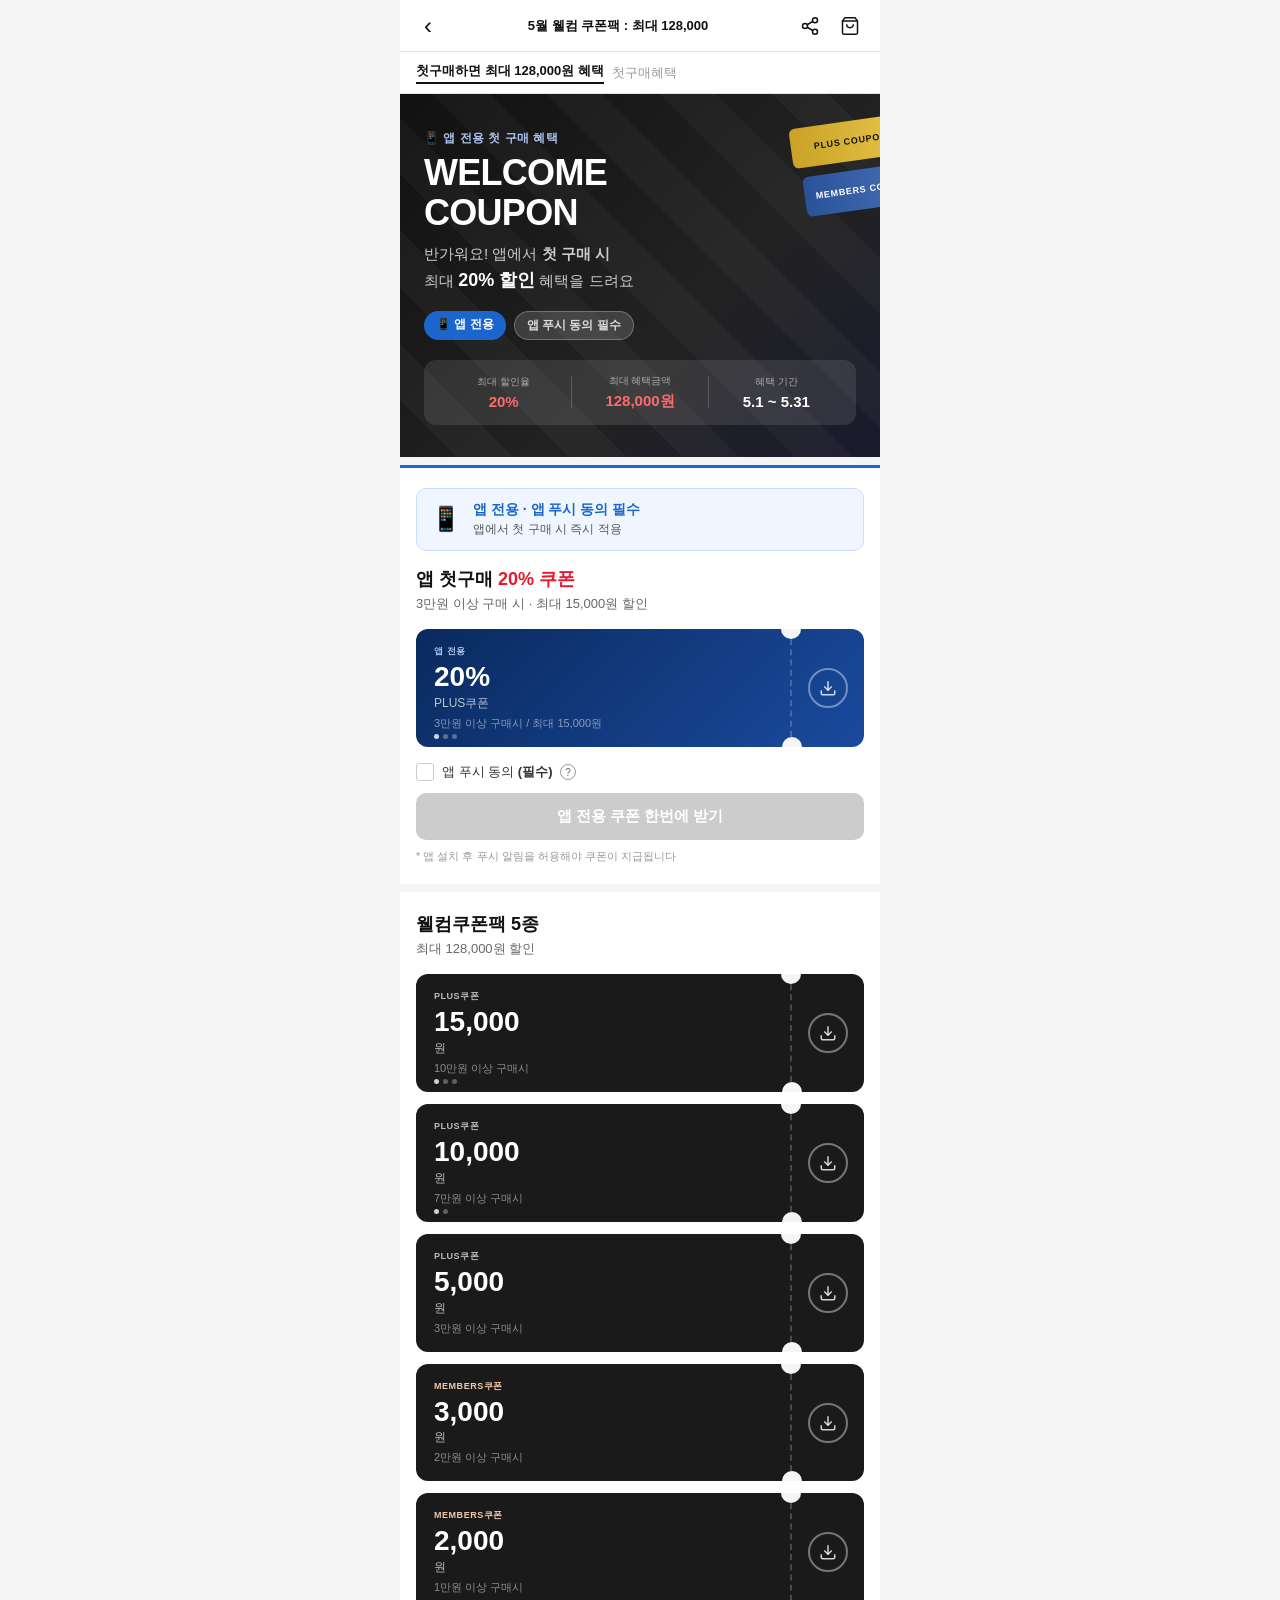
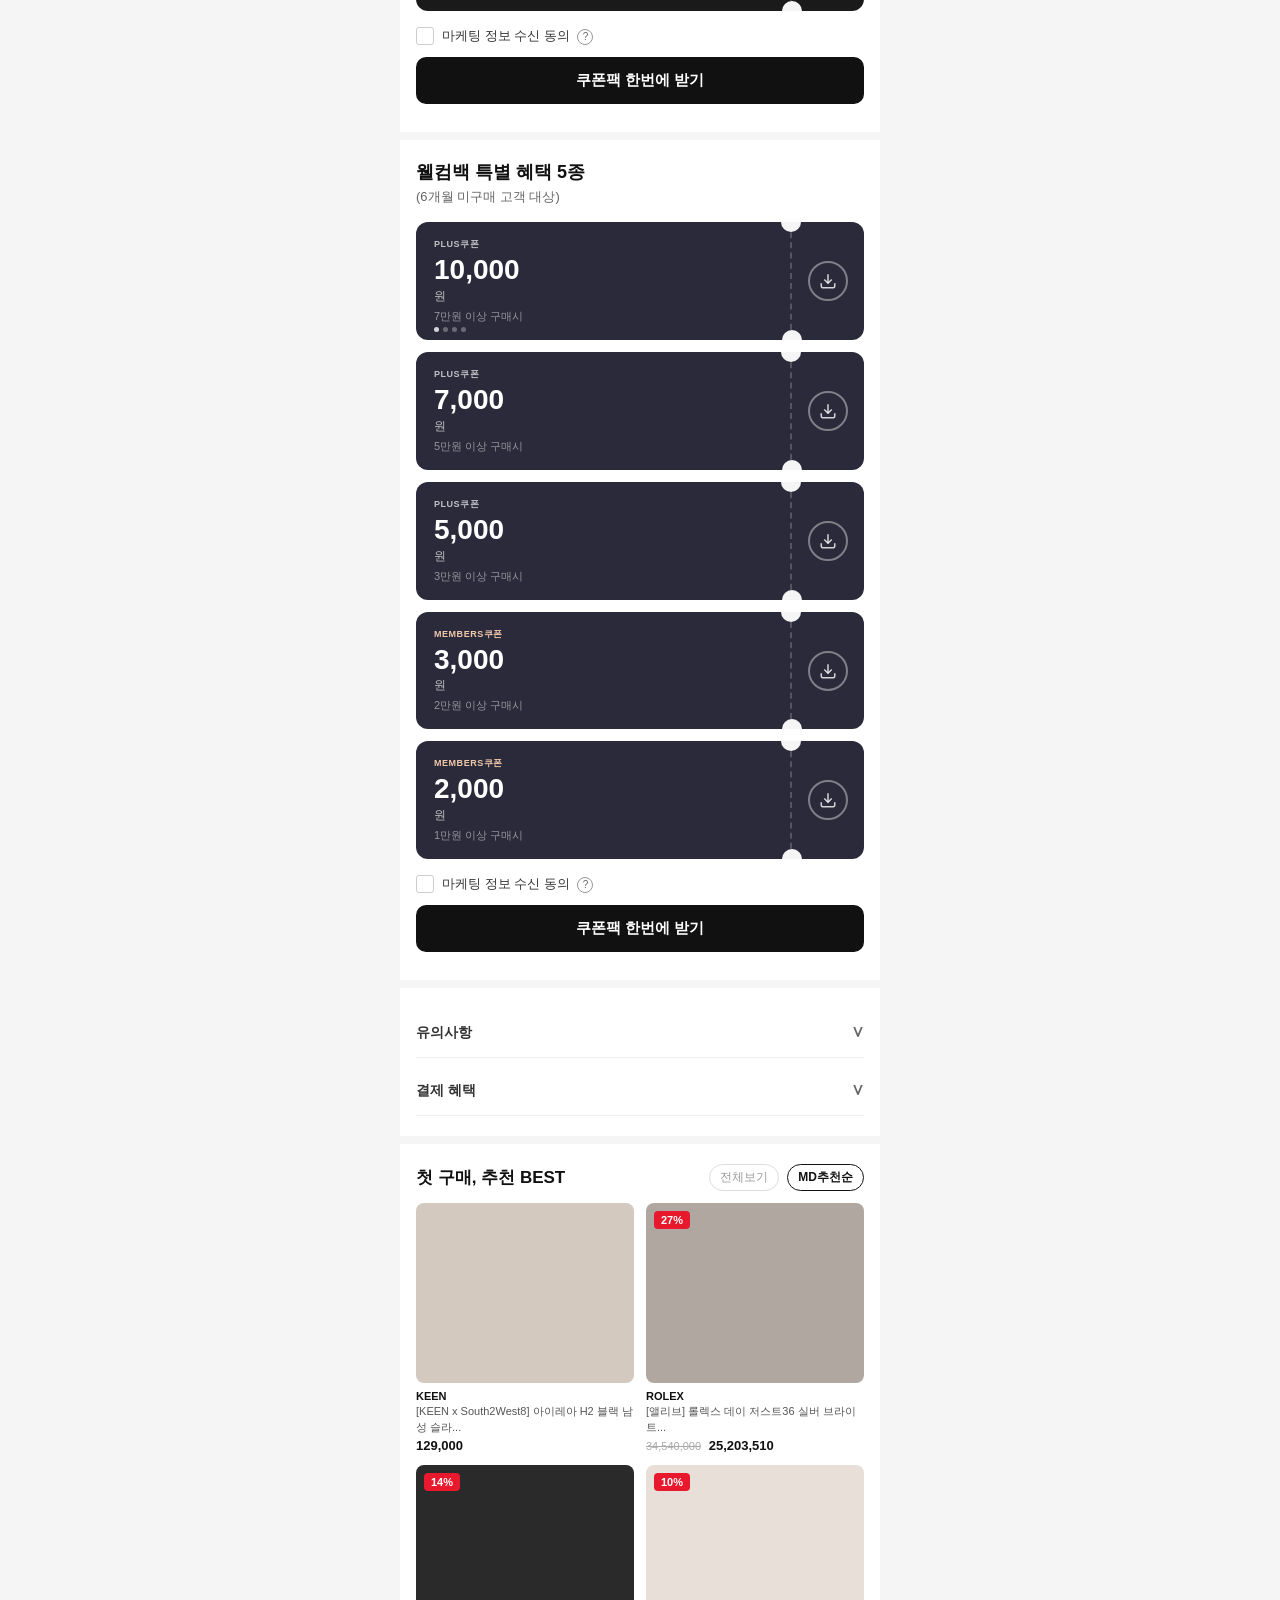
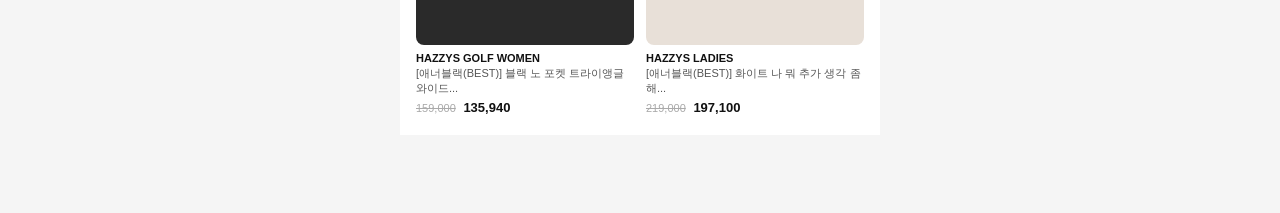
==== coupon.html @ 77249655 "feat: LF몰 첫구매 전환 홈페이지 구현 - index.html: LF몰 메인 구조 + W컨셉 스타일 첫방문 팝업 배너 (20% 쿠폰) - coupon.html: 앱 전용 20" ====
<!DOCTYPE html>
<html lang="ko">
<head>
  <meta charset="UTF-8" />
  <meta name="viewport" content="width=device-width, initial-scale=1.0, maximum-scale=1.0" />
  <title>LF몰 - 앱 첫구매 20% 쿠폰팩</title>
  <link rel="stylesheet" href="css/style.css" />
  <link rel="stylesheet" href="css/coupon.css" />
</head>
<body class="coupon-page">

  <!-- ============================================================
       HEADER
  ============================================================ -->
  <header class="coupon-header">
    <a href="index.html" class="back-btn">‹</a>
    <h1 class="coupon-header-title">5월 웰컴 쿠폰팩 : 최대 128,000</h1>
    <div class="coupon-header-icons">
      <button class="icon-btn" aria-label="공유">
        <svg width="20" height="20" fill="none" stroke="#111" stroke-width="1.8" viewBox="0 0 24 24"><circle cx="18" cy="5" r="3"/><circle cx="6" cy="12" r="3"/><circle cx="18" cy="19" r="3"/><line x1="8.59" y1="13.51" x2="15.42" y2="17.49"/><line x1="15.41" y1="6.51" x2="8.59" y2="10.49"/></svg>
      </button>
      <button class="icon-btn" aria-label="장바구니">
        <svg width="20" height="20" fill="none" stroke="#111" stroke-width="1.8" viewBox="0 0 24 24"><path d="M6 2 3 6v14a2 2 0 002 2h14a2 2 0 002-2V6l-3-4z"/><line x1="3" y1="6" x2="21" y2="6"/><path d="M16 10a4 4 0 01-8 0"/></svg>
      </button>
    </div>
  </header>

  <!-- 첫구매 안내 탭 -->
  <div class="coupon-tab-bar">
    <span class="ctab active">첫구매하면 최대 128,000원 혜택</span>
    <a href="#" class="ctab-link">첫구매혜택</a>
  </div>

  <main class="coupon-main">

    <!-- ============================================================
         TOP HERO BANNER - 앱 첫구매 20% 강조
    ============================================================ -->
    <section class="coupon-hero">
      <div class="coupon-hero-inner">
        <div class="coupon-hero-bg">
          <div class="coupon-hero-overlay"></div>
          <!-- 쿠폰 틱 장식 -->
          <div class="coupon-ticket-deco">
            <div class="ticket t1"><span>PLUS COUPON</span></div>
            <div class="ticket t2"><span>MEMBERS COUPON</span></div>
          </div>
        </div>
        <div class="coupon-hero-content">
          <p class="coupon-hero-eyebrow">📱 앱 전용 첫 구매 혜택</p>
          <h2 class="coupon-hero-title">WELCOME<br>COUPON</h2>
          <p class="coupon-hero-sub">반가워요! 앱에서 <strong>첫 구매 시</strong><br>최대 <strong class="highlight-20">20% 할인</strong> 혜택을 드려요</p>
          <div class="coupon-hero-tags">
            <span class="tag-app">📱 앱 전용</span>
            <span class="tag-push">앱 푸시 동의 필수</span>
          </div>
          <div class="coupon-hero-detail">
            <div class="hero-detail-item">
              <span class="detail-label">최대 할인율</span>
              <span class="detail-val red">20%</span>
            </div>
            <div class="hero-detail-divider"></div>
            <div class="hero-detail-item">
              <span class="detail-label">최대 혜택금액</span>
              <span class="detail-val red">128,000원</span>
            </div>
            <div class="hero-detail-divider"></div>
            <div class="hero-detail-item">
              <span class="detail-label">혜택 기간</span>
              <span class="detail-val">5.1 ~ 5.31</span>
            </div>
          </div>
        </div>
      </div>
    </section>

    <!-- ============================================================
         앱 전용 20% 쿠폰 (최우선 노출 - 신규 추가)
    ============================================================ -->
    <section class="coupon-block app-exclusive-block">
      <div class="app-exclusive-badge">
        <span class="ae-icon">📱</span>
        <div>
          <strong>앱 전용 · 앱 푸시 동의 필수</strong>
          <p>앱에서 첫 구매 시 즉시 적용</p>
        </div>
      </div>

      <h2 class="coupon-block-title">앱 첫구매 <span class="red">20% 쿠폰</span></h2>
      <p class="coupon-block-subtitle">3만원 이상 구매 시 · 최대 15,000원 할인</p>

      <div class="coupon-card-wrap">
        <div class="coupon-card coupon-card--app">
          <div class="coupon-card-left">
            <span class="cc-tag cc-tag--app">앱 전용</span>
            <span class="cc-amount">20%</span>
            <span class="cc-type">PLUS쿠폰</span>
            <span class="cc-cond">3만원 이상 구매시 / 최대 15,000원</span>
          </div>
          <div class="coupon-card-right">
            <button class="cc-dl-btn" onclick="downloadCoupon(this, 'app20')">
              <svg width="18" height="18" fill="none" stroke="currentColor" stroke-width="2" viewBox="0 0 24 24"><path d="M21 15v4a2 2 0 01-2 2H5a2 2 0 01-2-2v-4"/><polyline points="7 10 12 15 17 10"/><line x1="12" y1="15" x2="12" y2="3"/></svg>
            </button>
          </div>
          <div class="coupon-pager-dots"><span class="dot active"></span><span class="dot"></span><span class="dot"></span></div>
        </div>
      </div>

      <label class="marketing-agree">
        <input type="checkbox" id="push-agree" onchange="updateCouponState()" />
        <span class="custom-check"></span>
        <span>앱 푸시 동의 <strong>(필수)</strong> <a href="#" class="agree-link">?</a></span>
      </label>

      <button class="receive-btn" id="app-coupon-btn" disabled onclick="receiveAppCoupon()">
        앱 전용 쿠폰 한번에 받기
      </button>

      <p class="coupon-notice">* 앱 설치 후 푸시 알림을 허용해야 쿠폰이 지급됩니다</p>
    </section>

    <!-- ============================================================
         웰컴쿠폰팩 5종
    ============================================================ -->
    <section class="coupon-block">
      <h2 class="coupon-block-title">웰컴쿠폰팩 5종</h2>
      <p class="coupon-block-subtitle">최대 128,000원 할인</p>

      <div class="coupon-card-wrap">

        <!-- 쿠폰 1 -->
        <div class="coupon-card">
          <div class="coupon-card-left">
            <span class="cc-tag">PLUS쿠폰</span>
            <span class="cc-amount">15,000</span>
            <span class="cc-type">원</span>
            <span class="cc-cond">10만원 이상 구매시</span>
          </div>
          <div class="coupon-card-right">
            <button class="cc-dl-btn" onclick="downloadCoupon(this, 'w1')">
              <svg width="18" height="18" fill="none" stroke="currentColor" stroke-width="2" viewBox="0 0 24 24"><path d="M21 15v4a2 2 0 01-2 2H5a2 2 0 01-2-2v-4"/><polyline points="7 10 12 15 17 10"/><line x1="12" y1="15" x2="12" y2="3"/></svg>
            </button>
          </div>
          <div class="coupon-pager-dots"><span class="dot active"></span><span class="dot"></span><span class="dot"></span></div>
        </div>

        <!-- 쿠폰 2 -->
        <div class="coupon-card">
          <div class="coupon-card-left">
            <span class="cc-tag">PLUS쿠폰</span>
            <span class="cc-amount">10,000</span>
            <span class="cc-type">원</span>
            <span class="cc-cond">7만원 이상 구매시</span>
          </div>
          <div class="coupon-card-right">
            <button class="cc-dl-btn" onclick="downloadCoupon(this, 'w2')">
              <svg width="18" height="18" fill="none" stroke="currentColor" stroke-width="2" viewBox="0 0 24 24"><path d="M21 15v4a2 2 0 01-2 2H5a2 2 0 01-2-2v-4"/><polyline points="7 10 12 15 17 10"/><line x1="12" y1="15" x2="12" y2="3"/></svg>
            </button>
          </div>
          <div class="coupon-pager-dots"><span class="dot active"></span><span class="dot"></span></div>
        </div>

        <!-- 쿠폰 3 -->
        <div class="coupon-card">
          <div class="coupon-card-left">
            <span class="cc-tag">PLUS쿠폰</span>
            <span class="cc-amount">5,000</span>
            <span class="cc-type">원</span>
            <span class="cc-cond">3만원 이상 구매시</span>
          </div>
          <div class="coupon-card-right">
            <button class="cc-dl-btn" onclick="downloadCoupon(this, 'w3')">
              <svg width="18" height="18" fill="none" stroke="currentColor" stroke-width="2" viewBox="0 0 24 24"><path d="M21 15v4a2 2 0 01-2 2H5a2 2 0 01-2-2v-4"/><polyline points="7 10 12 15 17 10"/><line x1="12" y1="15" x2="12" y2="3"/></svg>
            </button>
          </div>
        </div>

        <!-- 쿠폰 4 -->
        <div class="coupon-card">
          <div class="coupon-card-left">
            <span class="cc-tag cc-tag--members">MEMBERS쿠폰</span>
            <span class="cc-amount">3,000</span>
            <span class="cc-type">원</span>
            <span class="cc-cond">2만원 이상 구매시</span>
          </div>
          <div class="coupon-card-right">
            <button class="cc-dl-btn" onclick="downloadCoupon(this, 'w4')">
              <svg width="18" height="18" fill="none" stroke="currentColor" stroke-width="2" viewBox="0 0 24 24"><path d="M21 15v4a2 2 0 01-2 2H5a2 2 0 01-2-2v-4"/><polyline points="7 10 12 15 17 10"/><line x1="12" y1="15" x2="12" y2="3"/></svg>
            </button>
          </div>
        </div>

        <!-- 쿠폰 5 -->
        <div class="coupon-card">
          <div class="coupon-card-left">
            <span class="cc-tag cc-tag--members">MEMBERS쿠폰</span>
            <span class="cc-amount">2,000</span>
            <span class="cc-type">원</span>
            <span class="cc-cond">1만원 이상 구매시</span>
          </div>
          <div class="coupon-card-right">
            <button class="cc-dl-btn" onclick="downloadCoupon(this, 'w5')">
              <svg width="18" height="18" fill="none" stroke="currentColor" stroke-width="2" viewBox="0 0 24 24"><path d="M21 15v4a2 2 0 01-2 2H5a2 2 0 01-2-2v-4"/><polyline points="7 10 12 15 17 10"/><line x1="12" y1="15" x2="12" y2="3"/></svg>
            </button>
          </div>
        </div>

      </div>

      <label class="marketing-agree">
        <input type="checkbox" id="marketing-agree-welcome" />
        <span class="custom-check"></span>
        <span>마케팅 정보 수신 동의 <a href="#" class="agree-link">?</a></span>
      </label>

      <button class="receive-btn" onclick="receiveAllCoupons('welcome')">쿠폰팩 한번에 받기</button>
    </section>

    <!-- ============================================================
         웰컴백 특별 혜택 5종
    ============================================================ -->
    <section class="coupon-block">
      <h2 class="coupon-block-title">웰컴백 특별 혜택 5종</h2>
      <p class="coupon-block-subtitle">(6개월 미구매 고객 대상)</p>

      <div class="coupon-card-wrap">

        <!-- 백 쿠폰 1 -->
        <div class="coupon-card coupon-card--back">
          <div class="coupon-card-left">
            <span class="cc-tag">PLUS쿠폰</span>
            <span class="cc-amount">10,000</span>
            <span class="cc-type">원</span>
            <span class="cc-cond">7만원 이상 구매시</span>
          </div>
          <div class="coupon-card-right">
            <button class="cc-dl-btn" onclick="downloadCoupon(this, 'b1')">
              <svg width="18" height="18" fill="none" stroke="currentColor" stroke-width="2" viewBox="0 0 24 24"><path d="M21 15v4a2 2 0 01-2 2H5a2 2 0 01-2-2v-4"/><polyline points="7 10 12 15 17 10"/><line x1="12" y1="15" x2="12" y2="3"/></svg>
            </button>
          </div>
          <div class="coupon-pager-dots"><span class="dot active"></span><span class="dot"></span><span class="dot"></span><span class="dot"></span></div>
        </div>

        <!-- 백 쿠폰 2 -->
        <div class="coupon-card coupon-card--back">
          <div class="coupon-card-left">
            <span class="cc-tag">PLUS쿠폰</span>
            <span class="cc-amount">7,000</span>
            <span class="cc-type">원</span>
            <span class="cc-cond">5만원 이상 구매시</span>
          </div>
          <div class="coupon-card-right">
            <button class="cc-dl-btn" onclick="downloadCoupon(this, 'b2')">
              <svg width="18" height="18" fill="none" stroke="currentColor" stroke-width="2" viewBox="0 0 24 24"><path d="M21 15v4a2 2 0 01-2 2H5a2 2 0 01-2-2v-4"/><polyline points="7 10 12 15 17 10"/><line x1="12" y1="15" x2="12" y2="3"/></svg>
            </button>
          </div>
        </div>

        <!-- 백 쿠폰 3 -->
        <div class="coupon-card coupon-card--back">
          <div class="coupon-card-left">
            <span class="cc-tag">PLUS쿠폰</span>
            <span class="cc-amount">5,000</span>
            <span class="cc-type">원</span>
            <span class="cc-cond">3만원 이상 구매시</span>
          </div>
          <div class="coupon-card-right">
            <button class="cc-dl-btn" onclick="downloadCoupon(this, 'b3')">
              <svg width="18" height="18" fill="none" stroke="currentColor" stroke-width="2" viewBox="0 0 24 24"><path d="M21 15v4a2 2 0 01-2 2H5a2 2 0 01-2-2v-4"/><polyline points="7 10 12 15 17 10"/><line x1="12" y1="15" x2="12" y2="3"/></svg>
            </button>
          </div>
        </div>

        <!-- 백 쿠폰 4 -->
        <div class="coupon-card coupon-card--back">
          <div class="coupon-card-left">
            <span class="cc-tag cc-tag--members">MEMBERS쿠폰</span>
            <span class="cc-amount">3,000</span>
            <span class="cc-type">원</span>
            <span class="cc-cond">2만원 이상 구매시</span>
          </div>
          <div class="coupon-card-right">
            <button class="cc-dl-btn" onclick="downloadCoupon(this, 'b4')">
              <svg width="18" height="18" fill="none" stroke="currentColor" stroke-width="2" viewBox="0 0 24 24"><path d="M21 15v4a2 2 0 01-2 2H5a2 2 0 01-2-2v-4"/><polyline points="7 10 12 15 17 10"/><line x1="12" y1="15" x2="12" y2="3"/></svg>
            </button>
          </div>
        </div>

        <!-- 백 쿠폰 5 -->
        <div class="coupon-card coupon-card--back">
          <div class="coupon-card-left">
            <span class="cc-tag cc-tag--members">MEMBERS쿠폰</span>
            <span class="cc-amount">2,000</span>
            <span class="cc-type">원</span>
            <span class="cc-cond">1만원 이상 구매시</span>
          </div>
          <div class="coupon-card-right">
            <button class="cc-dl-btn" onclick="downloadCoupon(this, 'b5')">
              <svg width="18" height="18" fill="none" stroke="currentColor" stroke-width="2" viewBox="0 0 24 24"><path d="M21 15v4a2 2 0 01-2 2H5a2 2 0 01-2-2v-4"/><polyline points="7 10 12 15 17 10"/><line x1="12" y1="15" x2="12" y2="3"/></svg>
            </button>
          </div>
        </div>

      </div>

      <label class="marketing-agree">
        <input type="checkbox" id="marketing-agree-back" />
        <span class="custom-check"></span>
        <span>마케팅 정보 수신 동의 <a href="#" class="agree-link">?</a></span>
      </label>

      <button class="receive-btn" onclick="receiveAllCoupons('back')">쿠폰팩 한번에 받기</button>
    </section>

    <!-- ============================================================
         유의사항 / 결제혜택 ACCORDION
    ============================================================ -->
    <section class="coupon-block">
      <button class="accordion-btn" onclick="toggleAccordion('notice')">
        유의사항 <span class="acc-arrow" id="notice-arrow">∨</span>
      </button>
      <div class="accordion-body" id="notice-body" style="display:none;">
        <ul class="notice-list">
          <li>쿠폰은 발급 후 30일 이내 사용 가능합니다.</li>
          <li>앱 전용 쿠폰은 LF몰 앱에서만 사용 가능합니다.</li>
          <li>앱 푸시 동의 취소 시 쿠폰이 회수될 수 있습니다.</li>
          <li>쿠폰은 1인 1회 발급이며 중복 적용 불가합니다.</li>
          <li>이벤트 기간: 2025년 5월 1일 ~ 5월 31일 23:59</li>
          <li>쿠폰 관련 문의: LF몰 고객센터 1644-0030</li>
        </ul>
      </div>

      <button class="accordion-btn" onclick="toggleAccordion('payment')" style="margin-top:8px;">
        결제 혜택 <span class="acc-arrow" id="payment-arrow">∨</span>
      </button>
      <div class="accordion-body" id="payment-body" style="display:none;">
        <ul class="notice-list">
          <li>LF Pay 결제 시 추가 3% 적립</li>
          <li>KB국민카드 5만원 이상 결제 시 5,000원 즉시 할인</li>
          <li>무이자 할부 2~6개월 (5만원 이상)</li>
          <li>삼성페이·카카오페이 결제 시 1% 추가 적립</li>
        </ul>
      </div>
    </section>

    <!-- ============================================================
         첫 구매 BEST 상품
    ============================================================ -->
    <section class="coupon-block">
      <div class="section-header" style="padding:0 0 12px;">
        <h2 class="section-title" style="font-size:17px;">첫 구매, 추천 BEST</h2>
        <div class="sort-tabs">
          <button class="sort-tab">전체보기</button>
          <button class="sort-tab active">MD추천순</button>
        </div>
      </div>

      <div class="product-grid">
        <div class="product-card-v">
          <div class="product-img" style="background:#d4c9be; height:180px; border-radius:8px;"></div>
          <p class="product-brand">KEEN</p>
          <p class="product-name">[KEEN x South2West8] 아이레아 H2 블랙 남성 슬라...</p>
          <p class="product-price">129,000</p>
        </div>
        <div class="product-card-v">
          <div class="product-img" style="background:#b0a8a0; height:180px; border-radius:8px;"></div>
          <div class="product-badge">27%</div>
          <p class="product-brand">ROLEX</p>
          <p class="product-name">[앨리브] 롤렉스 데이 저스트36 실버 브라이트...</p>
          <p class="product-price"><span class="orig-price">34,540,000</span> 25,203,510</p>
        </div>
        <div class="product-card-v">
          <div class="product-img" style="background:#2a2a2a; height:180px; border-radius:8px;"></div>
          <div class="product-badge">14%</div>
          <p class="product-brand">HAZZYS GOLF WOMEN</p>
          <p class="product-name">[애너블랙(BEST)] 블랙 노 포켓 트라이앵글 와이드...</p>
          <p class="product-price"><span class="orig-price">159,000</span> 135,940</p>
        </div>
        <div class="product-card-v">
          <div class="product-img" style="background:#e8e0d8; height:180px; border-radius:8px;"></div>
          <div class="product-badge">10%</div>
          <p class="product-brand">HAZZYS LADIES</p>
          <p class="product-name">[애너블랙(BEST)] 화이트 나 뭐 추가 생각 좀 해...</p>
          <p class="product-price"><span class="orig-price">219,000</span> 197,100</p>
        </div>
      </div>
    </section>

  </main>

  <!-- 쿠폰 다운로드 토스트 -->
  <div id="toast" class="toast" style="display:none;">쿠폰이 쿠폰함에 담겼어요 🎉</div>

  <script src="js/coupon.js"></script>
</body>
</html>
---- css/style.css ----
/* ============================================================
   RESET & BASE
============================================================ */
*, *::before, *::after { box-sizing: border-box; margin: 0; padding: 0; }

html { font-size: 16px; }

body {
  font-family: -apple-system, BlinkMacSystemFont, 'Noto Sans KR', 'Apple SD Gothic Neo', sans-serif;
  color: #111;
  background: #fff;
  max-width: 480px;
  margin: 0 auto;
  overflow-x: hidden;
  padding-bottom: 70px;
}

a { text-decoration: none; color: inherit; }
button { border: none; background: none; cursor: pointer; font-family: inherit; }
ul { list-style: none; }

img { display: block; max-width: 100%; }

/* ============================================================
   COLORS
============================================================ */
:root {
  --red: #e8192c;
  --lf-black: #111111;
  --gray-light: #f5f5f5;
  --gray-mid: #999;
  --gray-border: #e5e5e5;
  --lf-bg: #f8f8f8;
}

.red { color: var(--red); }

/* ============================================================
   HEADER
============================================================ */
.header {
  position: sticky;
  top: 0;
  z-index: 100;
  background: #fff;
  border-bottom: 1px solid var(--gray-border);
}

.header-top {
  display: flex;
  align-items: center;
  justify-content: space-between;
  padding: 10px 16px;
  height: 52px;
}

.logo {
  position: absolute;
  left: 50%;
  transform: translateX(-50%);
  font-size: 22px;
  font-weight: 900;
  letter-spacing: -1px;
  color: #111;
}

.header-left { display: flex; align-items: center; gap: 6px; }

.badge-member {
  background: #111;
  color: #fff;
  font-size: 11px;
  padding: 3px 8px;
  border-radius: 12px;
  white-space: nowrap;
}

.header-icons { display: flex; gap: 4px; }

.icon-btn {
  width: 36px; height: 36px;
  display: flex; align-items: center; justify-content: center;
  background: none;
}

/* GNB */
.gnb {
  overflow-x: auto;
  scrollbar-width: none;
  -webkit-overflow-scrolling: touch;
}
.gnb::-webkit-scrollbar { display: none; }
.gnb ul {
  display: flex;
  gap: 0;
  padding: 0 12px;
}
.gnb li a {
  display: flex;
  align-items: center;
  gap: 2px;
  padding: 10px 10px;
  font-size: 13px;
  color: #444;
  white-space: nowrap;
  font-weight: 500;
  border-bottom: 2px solid transparent;
}
.gnb li.active a {
  color: #111;
  font-weight: 700;
  border-bottom-color: #111;
}
.dot-red {
  display: inline-block;
  width: 4px; height: 4px;
  background: var(--red);
  border-radius: 50%;
  margin-left: 2px;
}

/* ============================================================
   PRODUCT CARDS SHARED
============================================================ */
.product-scroll {
  display: flex;
  gap: 12px;
  overflow-x: auto;
  padding: 0 16px 8px;
  scrollbar-width: none;
}
.product-scroll::-webkit-scrollbar { display: none; }

.product-card {
  flex: 0 0 150px;
  position: relative;
}

.product-img {
  width: 100%;
  height: 150px;
  border-radius: 8px;
  background: #eee;
  margin-bottom: 6px;
}

.product-like {
  position: absolute;
  top: 8px;
  right: 8px;
  font-size: 18px;
  color: #fff;
  text-shadow: 0 1px 3px rgba(0,0,0,.3);
}

.product-brand {
  font-size: 12px;
  font-weight: 700;
  color: #111;
  white-space: nowrap;
  overflow: hidden;
  text-overflow: ellipsis;
}

.product-name {
  font-size: 11px;
  color: #555;
  overflow: hidden;
  text-overflow: ellipsis;
  white-space: nowrap;
  margin: 2px 0;
}

.product-price {
  font-size: 13px;
  font-weight: 700;
}

.discount-rate {
  color: var(--red);
  margin-right: 3px;
}

/* ============================================================
   SECTION HEADERS
============================================================ */
.section-header {
  display: flex;
  align-items: center;
  justify-content: space-between;
  padding: 20px 16px 10px;
}
.section-title {
  font-size: 18px;
  font-weight: 700;
}
.section-more {
  font-size: 22px;
  color: #999;
  line-height: 1;
}
.sub-section-title {
  font-size: 14px;
  font-weight: 600;
  padding: 0 16px 10px;
  color: #333;
}

/* ============================================================
   BOTTOM NAV
============================================================ */
.bottom-nav {
  position: fixed;
  bottom: 0; left: 50%;
  transform: translateX(-50%);
  width: 100%;
  max-width: 480px;
  background: #fff;
  border-top: 1px solid var(--gray-border);
  display: flex;
  justify-content: space-around;
  padding: 8px 0 max(8px, env(safe-area-inset-bottom));
  z-index: 100;
}

.bnav-item {
  display: flex;
  flex-direction: column;
  align-items: center;
  gap: 3px;
  flex: 1;
  color: #666;
  font-size: 10px;
}
.bnav-item.active { color: #111; }
.bnav-item svg { display: block; }

/* ============================================================
   SCROLL TOP BTN
============================================================ */
.scroll-top-btn {
  position: fixed;
  bottom: 80px;
  right: calc(50% - 240px + 16px);
  width: 40px; height: 40px;
  background: rgba(0,0,0,.55);
  color: #fff;
  border-radius: 50%;
  font-size: 18px;
  display: flex;
  align-items: center;
  justify-content: center;
  box-shadow: 0 2px 8px rgba(0,0,0,.2);
  z-index: 90;
}
---- css/coupon.css ----
/* ============================================================
   COUPON PAGE STYLES
============================================================ */

body.coupon-page { background: #f5f5f5; }

/* ============================================================
   COUPON HEADER
============================================================ */
.coupon-header {
  position: sticky;
  top: 0;
  z-index: 100;
  background: #fff;
  border-bottom: 1px solid #e5e5e5;
  display: flex;
  align-items: center;
  padding: 10px 12px;
  gap: 4px;
  height: 52px;
}

.back-btn {
  font-size: 24px;
  color: #111;
  width: 32px; height: 32px;
  display: flex; align-items: center; justify-content: center;
  flex-shrink: 0;
}

.coupon-header-title {
  flex: 1;
  font-size: 13px;
  font-weight: 600;
  color: #111;
  overflow: hidden;
  text-overflow: ellipsis;
  white-space: nowrap;
  text-align: center;
}

.coupon-header-icons { display: flex; gap: 4px; flex-shrink: 0; }

/* ============================================================
   TAB BAR
============================================================ */
.coupon-tab-bar {
  background: #fff;
  border-bottom: 1px solid #e5e5e5;
  display: flex;
  align-items: center;
  padding: 0 16px;
  gap: 8px;
  font-size: 13px;
  height: 42px;
}
.ctab {
  font-weight: 600;
  color: #111;
  border-bottom: 2px solid #111;
  padding-bottom: 2px;
}
.ctab-link {
  color: #999;
}

/* ============================================================
   COUPON MAIN
============================================================ */
.coupon-main { padding: 0; }

/* ============================================================
   HERO BANNER (쿠폰 랜딩 최상단)
============================================================ */
.coupon-hero {
  background: #111;
  color: #fff;
  overflow: hidden;
  position: relative;
}

.coupon-hero-inner { position: relative; }

.coupon-hero-bg {
  position: absolute;
  inset: 0;
  background: linear-gradient(135deg, #111 0%, #222 60%, #1a1a2e 100%);
  overflow: hidden;
}

.coupon-hero-bg::before {
  content: '';
  position: absolute;
  inset: 0;
  background:
    repeating-linear-gradient(
      45deg,
      transparent,
      transparent 40px,
      rgba(255,255,255,.03) 40px,
      rgba(255,255,255,.03) 80px
    );
}

/* 쿠폰 티켓 장식 */
.coupon-ticket-deco {
  position: absolute;
  right: -20px;
  top: 20px;
  display: flex;
  flex-direction: column;
  gap: 10px;
}
.ticket {
  width: 120px; height: 40px;
  border-radius: 6px;
  display: flex;
  align-items: center;
  justify-content: center;
  font-size: 9px;
  font-weight: 800;
  letter-spacing: .08em;
  transform-origin: right center;
}
.ticket.t1 {
  background: linear-gradient(90deg, #c9a227, #e8c547);
  color: #111;
  transform: rotate(-8deg) translateX(10px);
}
.ticket.t2 {
  background: linear-gradient(90deg, #2a5298, #4a72b8);
  color: #fff;
  transform: rotate(-8deg) translateX(24px);
}

.coupon-hero-content {
  position: relative;
  z-index: 2;
  padding: 36px 24px 32px;
}

.coupon-hero-eyebrow {
  font-size: 12px;
  font-weight: 700;
  color: #aac4f0;
  margin-bottom: 6px;
  letter-spacing: .04em;
}

.coupon-hero-title {
  font-size: 36px;
  font-weight: 900;
  color: #fff;
  line-height: 1.1;
  margin-bottom: 10px;
  letter-spacing: -.02em;
}

.coupon-hero-sub {
  font-size: 15px;
  color: #ccc;
  line-height: 1.6;
  margin-bottom: 16px;
}
.highlight-20 {
  color: #fff;
  font-size: 18px;
  font-weight: 900;
}

.coupon-hero-tags {
  display: flex;
  gap: 8px;
  margin-bottom: 20px;
  flex-wrap: wrap;
}
.tag-app {
  background: #1a66cc;
  color: #fff;
  font-size: 12px;
  font-weight: 700;
  padding: 5px 12px;
  border-radius: 20px;
}
.tag-push {
  background: rgba(255,255,255,.15);
  color: #ddd;
  font-size: 12px;
  font-weight: 600;
  padding: 5px 12px;
  border-radius: 20px;
  border: 1px solid rgba(255,255,255,.25);
}

.coupon-hero-detail {
  display: flex;
  align-items: center;
  background: rgba(255,255,255,.1);
  border-radius: 12px;
  padding: 14px 16px;
  gap: 0;
}
.hero-detail-item {
  flex: 1;
  display: flex;
  flex-direction: column;
  align-items: center;
  gap: 4px;
}
.detail-label {
  font-size: 10px;
  color: #aaa;
  font-weight: 500;
}
.detail-val {
  font-size: 15px;
  font-weight: 800;
  color: #fff;
}
.detail-val.red { color: #ff6b6b; }
.hero-detail-divider {
  width: 1px;
  height: 32px;
  background: rgba(255,255,255,.2);
  margin: 0 4px;
}

/* ============================================================
   COUPON BLOCK
============================================================ */
.coupon-block {
  background: #fff;
  margin: 8px 0;
  padding: 20px 16px;
}

.coupon-block-title {
  font-size: 18px;
  font-weight: 800;
  color: #111;
  margin-bottom: 4px;
}

.coupon-block-subtitle {
  font-size: 13px;
  color: #666;
  margin-bottom: 16px;
}

/* ============================================================
   앱 전용 블록
============================================================ */
.app-exclusive-block {
  border-top: 3px solid #1a66cc;
}

.app-exclusive-badge {
  display: flex;
  align-items: center;
  gap: 12px;
  background: #f0f6ff;
  border-radius: 10px;
  padding: 12px 14px;
  margin-bottom: 16px;
  border: 1px solid #c8deff;
}
.ae-icon { font-size: 24px; }
.app-exclusive-badge strong {
  font-size: 14px;
  color: #1a66cc;
  display: block;
  margin-bottom: 2px;
}
.app-exclusive-badge p {
  font-size: 12px;
  color: #555;
}

/* ============================================================
   COUPON CARDS
============================================================ */
.coupon-card-wrap { display: flex; flex-direction: column; gap: 12px; margin-bottom: 16px; }

.coupon-card {
  position: relative;
  display: flex;
  align-items: center;
  background: #1a1a1a;
  border-radius: 12px;
  overflow: hidden;
  min-height: 88px;
}

/* 쿠폰 좌측 점선 구분선 */
.coupon-card::before {
  content: '';
  position: absolute;
  right: 72px;
  top: 0; bottom: 0;
  width: 1px;
  border-left: 2px dashed rgba(255,255,255,.2);
}

/* 쿠폰 노치 (반원 오려낸 효과) */
.coupon-card::after {
  content: '';
  position: absolute;
  right: 63px;
  top: -10px;
  width: 20px; height: 20px;
  background: #f5f5f5;
  border-radius: 50%;
}

/* 두 번째 노치 (하단) */
.coupon-card .coupon-card-left::after {
  content: '';
  position: absolute;
  right: -10px;
  bottom: -10px;
  width: 20px; height: 20px;
  background: #f5f5f5;
  border-radius: 50%;
}

.coupon-card--app {
  background: linear-gradient(135deg, #0a2a5e 0%, #1a4a9e 100%);
}
.coupon-card--back {
  background: #2a2a3a;
}

.coupon-card-left {
  flex: 1;
  padding: 16px 18px;
  display: flex;
  flex-direction: column;
  gap: 2px;
  position: relative;
}

.cc-tag {
  display: inline-block;
  font-size: 9px;
  font-weight: 700;
  color: rgba(255,255,255,.7);
  letter-spacing: .06em;
  margin-bottom: 2px;
}
.cc-tag--app { color: #aac4f0; }
.cc-tag--members { color: #f0c8aa; }

.cc-amount {
  font-size: 28px;
  font-weight: 900;
  color: #fff;
  line-height: 1.1;
}

.cc-type {
  font-size: 12px;
  color: rgba(255,255,255,.7);
}

.cc-cond {
  font-size: 11px;
  color: rgba(255,255,255,.5);
  margin-top: 2px;
}

.coupon-card-right {
  width: 72px;
  display: flex;
  align-items: center;
  justify-content: center;
  padding: 16px;
  flex-shrink: 0;
}

.cc-dl-btn {
  width: 40px; height: 40px;
  border: 2px solid rgba(255,255,255,.4);
  border-radius: 50%;
  display: flex;
  align-items: center;
  justify-content: center;
  color: rgba(255,255,255,.8);
  transition: all .2s;
}
.cc-dl-btn:hover, .cc-dl-btn:active {
  background: rgba(255,255,255,.15);
  border-color: rgba(255,255,255,.7);
  color: #fff;
}
.cc-dl-btn.downloaded {
  background: rgba(255,255,255,.2);
  border-color: rgba(255,255,255,.6);
}
.cc-dl-btn.downloaded svg { stroke: #7eff7e; }

.coupon-pager-dots {
  position: absolute;
  bottom: 8px; left: 18px;
  display: flex;
  gap: 4px;
}
.dot {
  width: 5px; height: 5px;
  border-radius: 50%;
  background: rgba(255,255,255,.3);
}
.dot.active { background: rgba(255,255,255,.8); }

/* ============================================================
   MARKETING AGREE CHECKBOX
============================================================ */
.marketing-agree {
  display: flex;
  align-items: center;
  gap: 8px;
  margin-bottom: 12px;
  cursor: pointer;
}
.marketing-agree input[type="checkbox"] { display: none; }
.custom-check {
  width: 18px; height: 18px;
  border: 1.5px solid #ccc;
  border-radius: 3px;
  display: flex; align-items: center; justify-content: center;
  flex-shrink: 0;
  transition: all .15s;
}
.marketing-agree input:checked + .custom-check {
  background: #111;
  border-color: #111;
}
.marketing-agree input:checked + .custom-check::after {
  content: '✓';
  color: #fff;
  font-size: 11px;
  font-weight: 700;
}
.marketing-agree span:last-child {
  font-size: 13px;
  color: #333;
}
.agree-link {
  display: inline-flex;
  align-items: center;
  justify-content: center;
  width: 16px; height: 16px;
  border: 1.5px solid #999;
  border-radius: 50%;
  font-size: 10px;
  color: #666;
  margin-left: 4px;
}

/* ============================================================
   RECEIVE BUTTON
============================================================ */
.receive-btn {
  display: block;
  width: 100%;
  padding: 14px;
  background: #111;
  color: #fff;
  font-size: 15px;
  font-weight: 700;
  border-radius: 10px;
  text-align: center;
  transition: opacity .15s;
  margin-bottom: 8px;
}
.receive-btn:disabled {
  background: #ccc;
  cursor: not-allowed;
}
.receive-btn:not(:disabled):hover { opacity: .88; }

.coupon-notice {
  font-size: 11px;
  color: #999;
  line-height: 1.5;
}

/* ============================================================
   ACCORDION
============================================================ */
.accordion-btn {
  width: 100%;
  display: flex;
  align-items: center;
  justify-content: space-between;
  padding: 14px 0;
  font-size: 14px;
  font-weight: 600;
  color: #333;
  border-bottom: 1px solid #eee;
}
.acc-arrow { font-size: 16px; color: #666; transition: transform .2s; }
.acc-arrow.open { transform: rotate(180deg); }

.accordion-body { padding: 12px 0; }

.notice-list li {
  font-size: 12px;
  color: #666;
  padding-left: 12px;
  position: relative;
  margin-bottom: 6px;
  line-height: 1.5;
}
.notice-list li::before {
  content: '·';
  position: absolute;
  left: 0;
}

/* ============================================================
   PRODUCT GRID (쿠폰 페이지용 2열)
============================================================ */
.product-grid {
  display: grid;
  grid-template-columns: 1fr 1fr;
  gap: 12px;
}

.product-card-v { position: relative; }

.product-badge {
  position: absolute;
  top: 8px; left: 8px;
  background: var(--red, #e8192c);
  color: #fff;
  font-size: 11px;
  font-weight: 700;
  padding: 3px 7px;
  border-radius: 4px;
}

.product-card-v .product-brand {
  font-size: 11px;
  font-weight: 700;
  color: #111;
  margin-top: 7px;
  white-space: nowrap;
  overflow: hidden;
  text-overflow: ellipsis;
}
.product-card-v .product-name {
  font-size: 11px;
  color: #555;
  margin: 2px 0 3px;
  display: -webkit-box;
  -webkit-line-clamp: 2;
  -webkit-box-orient: vertical;
  overflow: hidden;
  line-height: 1.4;
  white-space: normal;
}
.product-card-v .product-price {
  font-size: 13px;
  font-weight: 700;
  color: #111;
}
.orig-price {
  font-size: 11px;
  font-weight: 400;
  color: #aaa;
  text-decoration: line-through;
  margin-right: 4px;
}

.sort-tabs {
  display: flex;
  gap: 8px;
}
.sort-tab {
  font-size: 12px;
  color: #999;
  padding: 4px 10px;
  border: 1px solid #ddd;
  border-radius: 16px;
}
.sort-tab.active {
  color: #111;
  border-color: #111;
  font-weight: 600;
}

/* ============================================================
   TOAST
============================================================ */
.toast {
  position: fixed;
  bottom: 24px;
  left: 50%;
  transform: translateX(-50%);
  background: rgba(0,0,0,.82);
  color: #fff;
  font-size: 14px;
  font-weight: 600;
  padding: 12px 24px;
  border-radius: 24px;
  z-index: 9999;
  white-space: nowrap;
  box-shadow: 0 4px 16px rgba(0,0,0,.2);
}
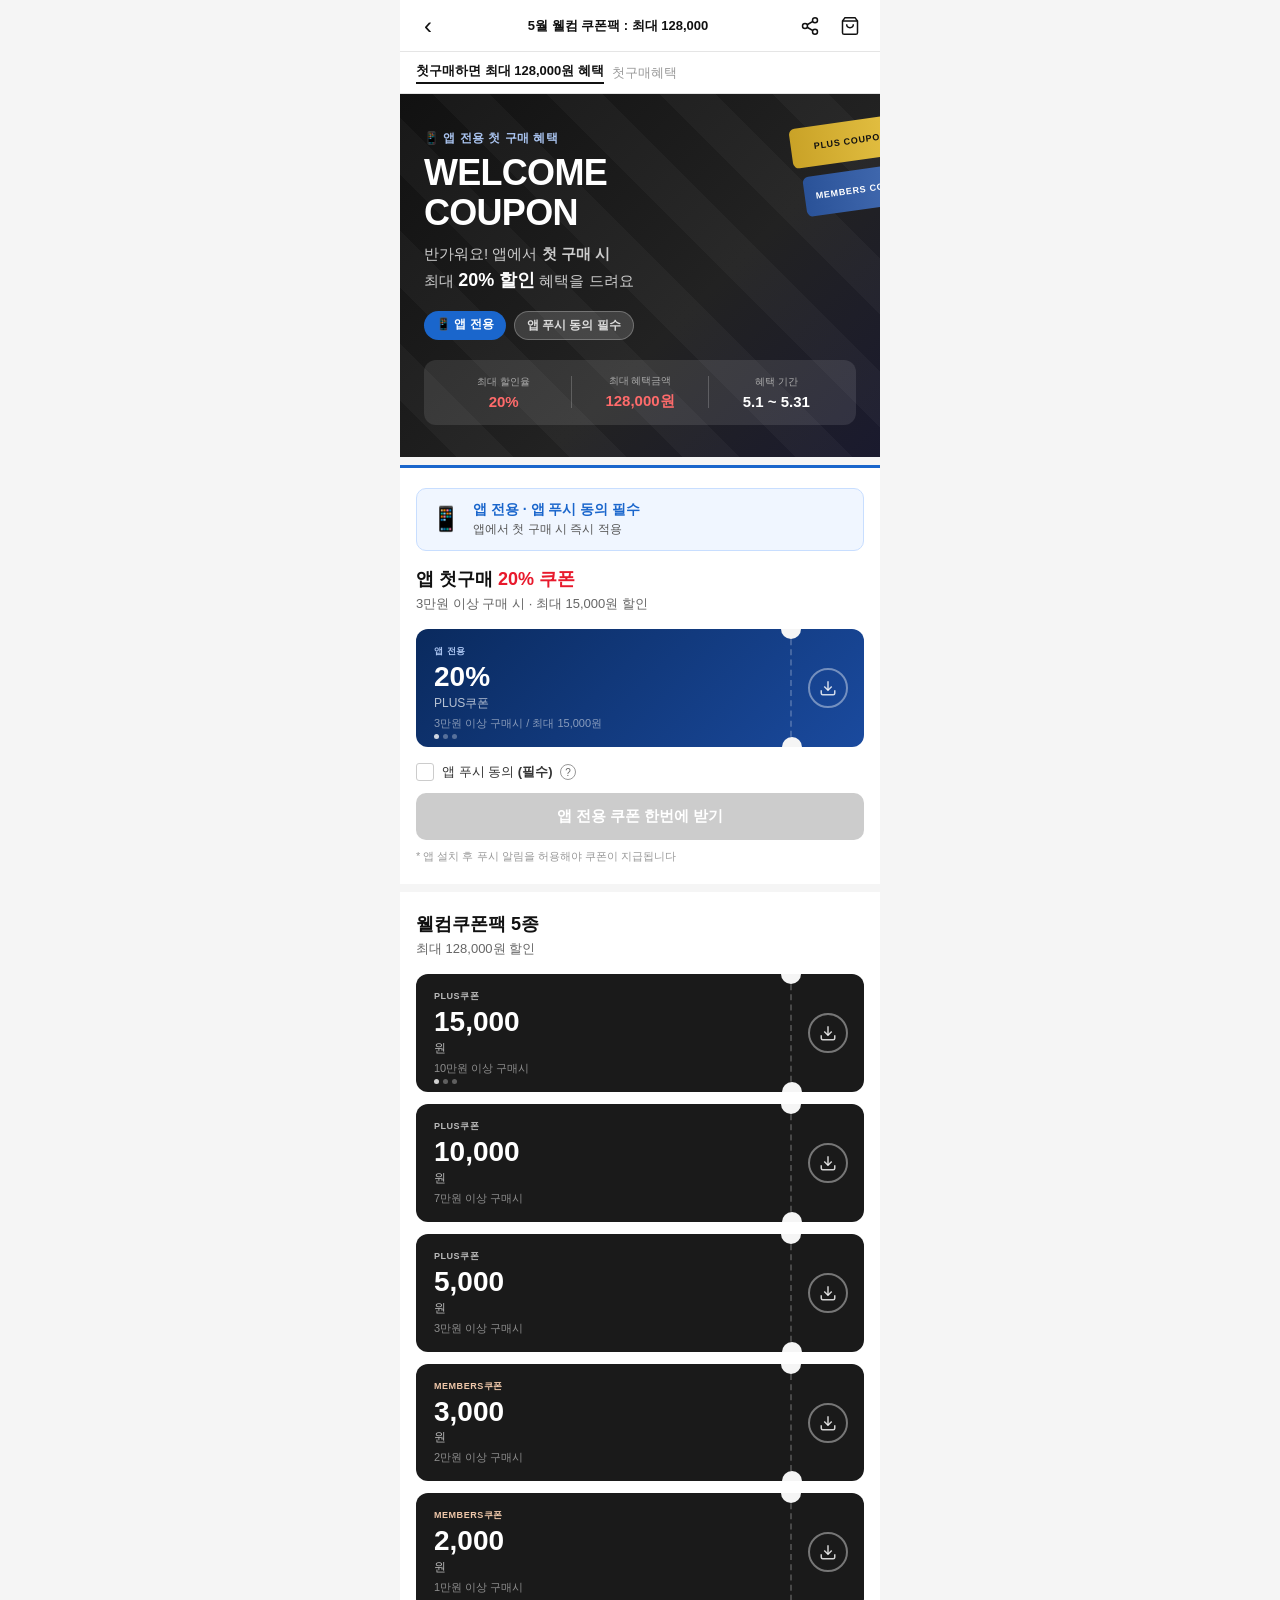
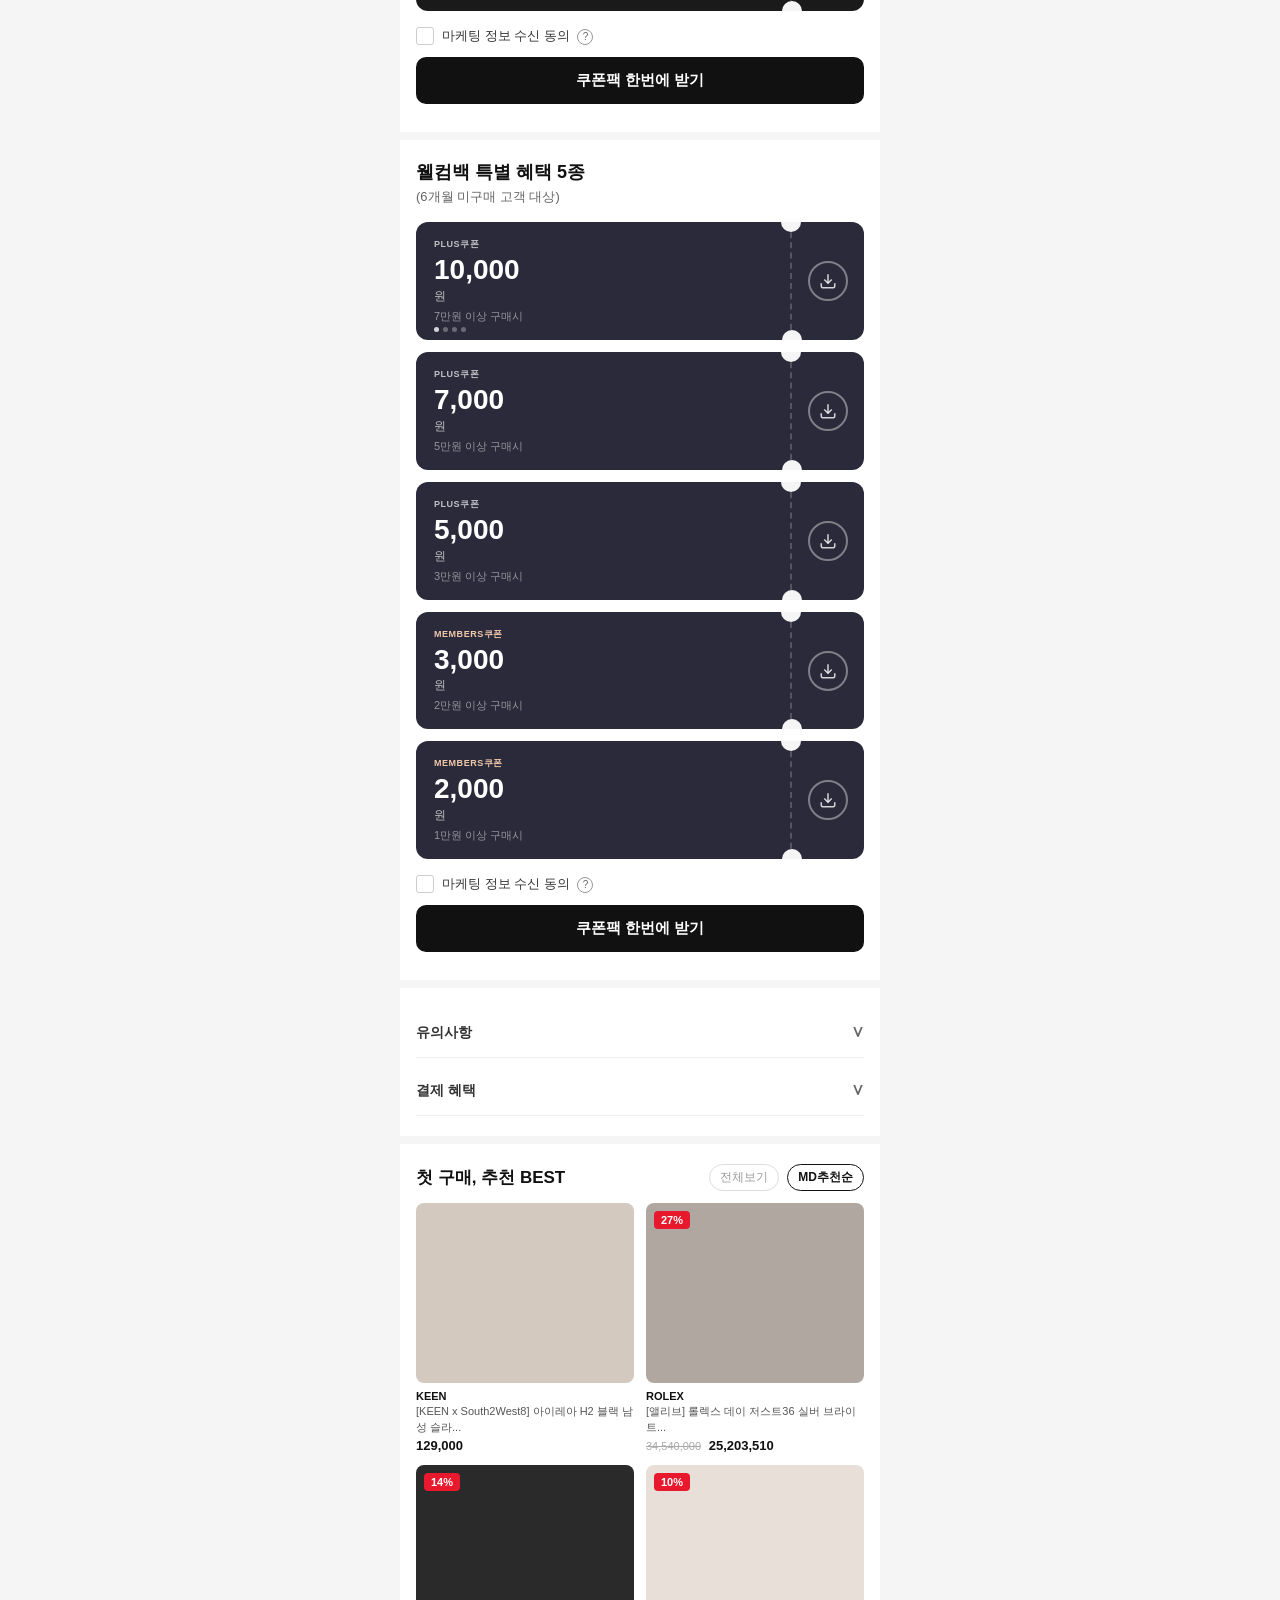
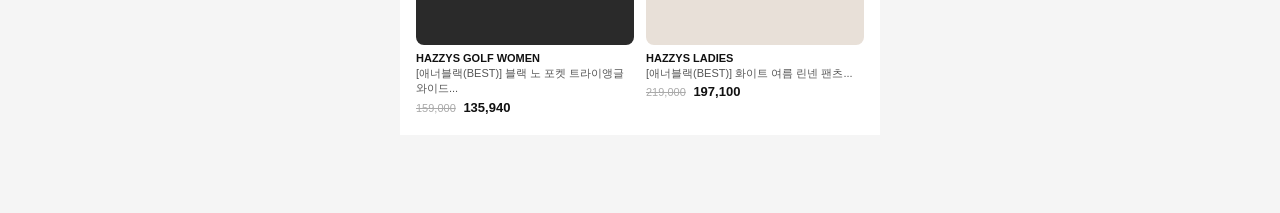
==== commit 8b982cd9: "deploy: GitHub Pages 배포 - LF몰 첫구매 전환 홈페이지" ====
--- a/coupon.html
+++ b/coupon.html
@@ -9,23 +9,15 @@
 </head>
 <body class="coupon-page">
 
-  <!-- ============================================================
-       HEADER
-  ============================================================ -->
   <header class="coupon-header">
     <a href="index.html" class="back-btn">‹</a>
     <h1 class="coupon-header-title">5월 웰컴 쿠폰팩 : 최대 128,000</h1>
     <div class="coupon-header-icons">
-      <button class="icon-btn" aria-label="공유">
-        <svg width="20" height="20" fill="none" stroke="#111" stroke-width="1.8" viewBox="0 0 24 24"><circle cx="18" cy="5" r="3"/><circle cx="6" cy="12" r="3"/><circle cx="18" cy="19" r="3"/><line x1="8.59" y1="13.51" x2="15.42" y2="17.49"/><line x1="15.41" y1="6.51" x2="8.59" y2="10.49"/></svg>
-      </button>
-      <button class="icon-btn" aria-label="장바구니">
-        <svg width="20" height="20" fill="none" stroke="#111" stroke-width="1.8" viewBox="0 0 24 24"><path d="M6 2 3 6v14a2 2 0 002 2h14a2 2 0 002-2V6l-3-4z"/><line x1="3" y1="6" x2="21" y2="6"/><path d="M16 10a4 4 0 01-8 0"/></svg>
-      </button>
+      <button class="icon-btn" aria-label="공유"><svg width="20" height="20" fill="none" stroke="#111" stroke-width="1.8" viewBox="0 0 24 24"><circle cx="18" cy="5" r="3"/><circle cx="6" cy="12" r="3"/><circle cx="18" cy="19" r="3"/><line x1="8.59" y1="13.51" x2="15.42" y2="17.49"/><line x1="15.41" y1="6.51" x2="8.59" y2="10.49"/></svg></button>
+      <button class="icon-btn" aria-label="장바구니"><svg width="20" height="20" fill="none" stroke="#111" stroke-width="1.8" viewBox="0 0 24 24"><path d="M6 2 3 6v14a2 2 0 002 2h14a2 2 0 002-2V6l-3-4z"/><line x1="3" y1="6" x2="21" y2="6"/><path d="M16 10a4 4 0 01-8 0"/></svg></button>
     </div>
   </header>
 
-  <!-- 첫구매 안내 탭 -->
   <div class="coupon-tab-bar">
     <span class="ctab active">첫구매하면 최대 128,000원 혜택</span>
     <a href="#" class="ctab-link">첫구매혜택</a>
@@ -33,14 +25,9 @@
 
   <main class="coupon-main">
 
-    <!-- ============================================================
-         TOP HERO BANNER - 앱 첫구매 20% 강조
-    ============================================================ -->
     <section class="coupon-hero">
       <div class="coupon-hero-inner">
         <div class="coupon-hero-bg">
-          <div class="coupon-hero-overlay"></div>
-          <!-- 쿠폰 틱 장식 -->
           <div class="coupon-ticket-deco">
             <div class="ticket t1"><span>PLUS COUPON</span></div>
             <div class="ticket t2"><span>MEMBERS COUPON</span></div>
@@ -55,40 +42,23 @@
             <span class="tag-push">앱 푸시 동의 필수</span>
           </div>
           <div class="coupon-hero-detail">
-            <div class="hero-detail-item">
-              <span class="detail-label">최대 할인율</span>
-              <span class="detail-val red">20%</span>
-            </div>
+            <div class="hero-detail-item"><span class="detail-label">최대 할인율</span><span class="detail-val red">20%</span></div>
             <div class="hero-detail-divider"></div>
-            <div class="hero-detail-item">
-              <span class="detail-label">최대 혜택금액</span>
-              <span class="detail-val red">128,000원</span>
-            </div>
+            <div class="hero-detail-item"><span class="detail-label">최대 혜택금액</span><span class="detail-val red">128,000원</span></div>
             <div class="hero-detail-divider"></div>
-            <div class="hero-detail-item">
-              <span class="detail-label">혜택 기간</span>
-              <span class="detail-val">5.1 ~ 5.31</span>
-            </div>
+            <div class="hero-detail-item"><span class="detail-label">혜택 기간</span><span class="detail-val">5.1 ~ 5.31</span></div>
           </div>
         </div>
       </div>
     </section>
 
-    <!-- ============================================================
-         앱 전용 20% 쿠폰 (최우선 노출 - 신규 추가)
-    ============================================================ -->
     <section class="coupon-block app-exclusive-block">
       <div class="app-exclusive-badge">
         <span class="ae-icon">📱</span>
-        <div>
-          <strong>앱 전용 · 앱 푸시 동의 필수</strong>
-          <p>앱에서 첫 구매 시 즉시 적용</p>
-        </div>
+        <div><strong>앱 전용 · 앱 푸시 동의 필수</strong><p>앱에서 첫 구매 시 즉시 적용</p></div>
       </div>
-
       <h2 class="coupon-block-title">앱 첫구매 <span class="red">20% 쿠폰</span></h2>
       <p class="coupon-block-subtitle">3만원 이상 구매 시 · 최대 15,000원 할인</p>
-
       <div class="coupon-card-wrap">
         <div class="coupon-card coupon-card--app">
           <div class="coupon-card-left">
@@ -98,299 +68,71 @@
             <span class="cc-cond">3만원 이상 구매시 / 최대 15,000원</span>
           </div>
           <div class="coupon-card-right">
-            <button class="cc-dl-btn" onclick="downloadCoupon(this, 'app20')">
-              <svg width="18" height="18" fill="none" stroke="currentColor" stroke-width="2" viewBox="0 0 24 24"><path d="M21 15v4a2 2 0 01-2 2H5a2 2 0 01-2-2v-4"/><polyline points="7 10 12 15 17 10"/><line x1="12" y1="15" x2="12" y2="3"/></svg>
-            </button>
+            <button class="cc-dl-btn" onclick="downloadCoupon(this,'app20')"><svg width="18" height="18" fill="none" stroke="currentColor" stroke-width="2" viewBox="0 0 24 24"><path d="M21 15v4a2 2 0 01-2 2H5a2 2 0 01-2-2v-4"/><polyline points="7 10 12 15 17 10"/><line x1="12" y1="15" x2="12" y2="3"/></svg></button>
           </div>
           <div class="coupon-pager-dots"><span class="dot active"></span><span class="dot"></span><span class="dot"></span></div>
         </div>
       </div>
-
       <label class="marketing-agree">
         <input type="checkbox" id="push-agree" onchange="updateCouponState()" />
         <span class="custom-check"></span>
         <span>앱 푸시 동의 <strong>(필수)</strong> <a href="#" class="agree-link">?</a></span>
       </label>
-
-      <button class="receive-btn" id="app-coupon-btn" disabled onclick="receiveAppCoupon()">
-        앱 전용 쿠폰 한번에 받기
-      </button>
-
+      <button class="receive-btn" id="app-coupon-btn" disabled onclick="receiveAppCoupon()">앱 전용 쿠폰 한번에 받기</button>
       <p class="coupon-notice">* 앱 설치 후 푸시 알림을 허용해야 쿠폰이 지급됩니다</p>
     </section>
 
-    <!-- ============================================================
-         웰컴쿠폰팩 5종
-    ============================================================ -->
     <section class="coupon-block">
       <h2 class="coupon-block-title">웰컴쿠폰팩 5종</h2>
       <p class="coupon-block-subtitle">최대 128,000원 할인</p>
-
       <div class="coupon-card-wrap">
-
-        <!-- 쿠폰 1 -->
-        <div class="coupon-card">
-          <div class="coupon-card-left">
-            <span class="cc-tag">PLUS쿠폰</span>
-            <span class="cc-amount">15,000</span>
-            <span class="cc-type">원</span>
-            <span class="cc-cond">10만원 이상 구매시</span>
-          </div>
-          <div class="coupon-card-right">
-            <button class="cc-dl-btn" onclick="downloadCoupon(this, 'w1')">
-              <svg width="18" height="18" fill="none" stroke="currentColor" stroke-width="2" viewBox="0 0 24 24"><path d="M21 15v4a2 2 0 01-2 2H5a2 2 0 01-2-2v-4"/><polyline points="7 10 12 15 17 10"/><line x1="12" y1="15" x2="12" y2="3"/></svg>
-            </button>
-          </div>
-          <div class="coupon-pager-dots"><span class="dot active"></span><span class="dot"></span><span class="dot"></span></div>
-        </div>
-
-        <!-- 쿠폰 2 -->
-        <div class="coupon-card">
-          <div class="coupon-card-left">
-            <span class="cc-tag">PLUS쿠폰</span>
-            <span class="cc-amount">10,000</span>
-            <span class="cc-type">원</span>
-            <span class="cc-cond">7만원 이상 구매시</span>
-          </div>
-          <div class="coupon-card-right">
-            <button class="cc-dl-btn" onclick="downloadCoupon(this, 'w2')">
-              <svg width="18" height="18" fill="none" stroke="currentColor" stroke-width="2" viewBox="0 0 24 24"><path d="M21 15v4a2 2 0 01-2 2H5a2 2 0 01-2-2v-4"/><polyline points="7 10 12 15 17 10"/><line x1="12" y1="15" x2="12" y2="3"/></svg>
-            </button>
-          </div>
-          <div class="coupon-pager-dots"><span class="dot active"></span><span class="dot"></span></div>
-        </div>
-
-        <!-- 쿠폰 3 -->
-        <div class="coupon-card">
-          <div class="coupon-card-left">
-            <span class="cc-tag">PLUS쿠폰</span>
-            <span class="cc-amount">5,000</span>
-            <span class="cc-type">원</span>
-            <span class="cc-cond">3만원 이상 구매시</span>
-          </div>
-          <div class="coupon-card-right">
-            <button class="cc-dl-btn" onclick="downloadCoupon(this, 'w3')">
-              <svg width="18" height="18" fill="none" stroke="currentColor" stroke-width="2" viewBox="0 0 24 24"><path d="M21 15v4a2 2 0 01-2 2H5a2 2 0 01-2-2v-4"/><polyline points="7 10 12 15 17 10"/><line x1="12" y1="15" x2="12" y2="3"/></svg>
-            </button>
-          </div>
-        </div>
-
-        <!-- 쿠폰 4 -->
-        <div class="coupon-card">
-          <div class="coupon-card-left">
-            <span class="cc-tag cc-tag--members">MEMBERS쿠폰</span>
-            <span class="cc-amount">3,000</span>
-            <span class="cc-type">원</span>
-            <span class="cc-cond">2만원 이상 구매시</span>
-          </div>
-          <div class="coupon-card-right">
-            <button class="cc-dl-btn" onclick="downloadCoupon(this, 'w4')">
-              <svg width="18" height="18" fill="none" stroke="currentColor" stroke-width="2" viewBox="0 0 24 24"><path d="M21 15v4a2 2 0 01-2 2H5a2 2 0 01-2-2v-4"/><polyline points="7 10 12 15 17 10"/><line x1="12" y1="15" x2="12" y2="3"/></svg>
-            </button>
-          </div>
-        </div>
-
-        <!-- 쿠폰 5 -->
-        <div class="coupon-card">
-          <div class="coupon-card-left">
-            <span class="cc-tag cc-tag--members">MEMBERS쿠폰</span>
-            <span class="cc-amount">2,000</span>
-            <span class="cc-type">원</span>
-            <span class="cc-cond">1만원 이상 구매시</span>
-          </div>
-          <div class="coupon-card-right">
-            <button class="cc-dl-btn" onclick="downloadCoupon(this, 'w5')">
-              <svg width="18" height="18" fill="none" stroke="currentColor" stroke-width="2" viewBox="0 0 24 24"><path d="M21 15v4a2 2 0 01-2 2H5a2 2 0 01-2-2v-4"/><polyline points="7 10 12 15 17 10"/><line x1="12" y1="15" x2="12" y2="3"/></svg>
-            </button>
-          </div>
-        </div>
-
+        <div class="coupon-card"><div class="coupon-card-left"><span class="cc-tag">PLUS쿠폰</span><span class="cc-amount">15,000</span><span class="cc-type">원</span><span class="cc-cond">10만원 이상 구매시</span></div><div class="coupon-card-right"><button class="cc-dl-btn" onclick="downloadCoupon(this,'w1')"><svg width="18" height="18" fill="none" stroke="currentColor" stroke-width="2" viewBox="0 0 24 24"><path d="M21 15v4a2 2 0 01-2 2H5a2 2 0 01-2-2v-4"/><polyline points="7 10 12 15 17 10"/><line x1="12" y1="15" x2="12" y2="3"/></svg></button></div><div class="coupon-pager-dots"><span class="dot active"></span><span class="dot"></span><span class="dot"></span></div></div>
+        <div class="coupon-card"><div class="coupon-card-left"><span class="cc-tag">PLUS쿠폰</span><span class="cc-amount">10,000</span><span class="cc-type">원</span><span class="cc-cond">7만원 이상 구매시</span></div><div class="coupon-card-right"><button class="cc-dl-btn" onclick="downloadCoupon(this,'w2')"><svg width="18" height="18" fill="none" stroke="currentColor" stroke-width="2" viewBox="0 0 24 24"><path d="M21 15v4a2 2 0 01-2 2H5a2 2 0 01-2-2v-4"/><polyline points="7 10 12 15 17 10"/><line x1="12" y1="15" x2="12" y2="3"/></svg></button></div></div>
+        <div class="coupon-card"><div class="coupon-card-left"><span class="cc-tag">PLUS쿠폰</span><span class="cc-amount">5,000</span><span class="cc-type">원</span><span class="cc-cond">3만원 이상 구매시</span></div><div class="coupon-card-right"><button class="cc-dl-btn" onclick="downloadCoupon(this,'w3')"><svg width="18" height="18" fill="none" stroke="currentColor" stroke-width="2" viewBox="0 0 24 24"><path d="M21 15v4a2 2 0 01-2 2H5a2 2 0 01-2-2v-4"/><polyline points="7 10 12 15 17 10"/><line x1="12" y1="15" x2="12" y2="3"/></svg></button></div></div>
+        <div class="coupon-card"><div class="coupon-card-left"><span class="cc-tag cc-tag--members">MEMBERS쿠폰</span><span class="cc-amount">3,000</span><span class="cc-type">원</span><span class="cc-cond">2만원 이상 구매시</span></div><div class="coupon-card-right"><button class="cc-dl-btn" onclick="downloadCoupon(this,'w4')"><svg width="18" height="18" fill="none" stroke="currentColor" stroke-width="2" viewBox="0 0 24 24"><path d="M21 15v4a2 2 0 01-2 2H5a2 2 0 01-2-2v-4"/><polyline points="7 10 12 15 17 10"/><line x1="12" y1="15" x2="12" y2="3"/></svg></button></div></div>
+        <div class="coupon-card"><div class="coupon-card-left"><span class="cc-tag cc-tag--members">MEMBERS쿠폰</span><span class="cc-amount">2,000</span><span class="cc-type">원</span><span class="cc-cond">1만원 이상 구매시</span></div><div class="coupon-card-right"><button class="cc-dl-btn" onclick="downloadCoupon(this,'w5')"><svg width="18" height="18" fill="none" stroke="currentColor" stroke-width="2" viewBox="0 0 24 24"><path d="M21 15v4a2 2 0 01-2 2H5a2 2 0 01-2-2v-4"/><polyline points="7 10 12 15 17 10"/><line x1="12" y1="15" x2="12" y2="3"/></svg></button></div></div>
       </div>
-
-      <label class="marketing-agree">
-        <input type="checkbox" id="marketing-agree-welcome" />
-        <span class="custom-check"></span>
-        <span>마케팅 정보 수신 동의 <a href="#" class="agree-link">?</a></span>
-      </label>
-
+      <label class="marketing-agree"><input type="checkbox" id="marketing-agree-welcome" /><span class="custom-check"></span><span>마케팅 정보 수신 동의 <a href="#" class="agree-link">?</a></span></label>
       <button class="receive-btn" onclick="receiveAllCoupons('welcome')">쿠폰팩 한번에 받기</button>
     </section>
 
-    <!-- ============================================================
-         웰컴백 특별 혜택 5종
-    ============================================================ -->
     <section class="coupon-block">
       <h2 class="coupon-block-title">웰컴백 특별 혜택 5종</h2>
       <p class="coupon-block-subtitle">(6개월 미구매 고객 대상)</p>
-
       <div class="coupon-card-wrap">
-
-        <!-- 백 쿠폰 1 -->
-        <div class="coupon-card coupon-card--back">
-          <div class="coupon-card-left">
-            <span class="cc-tag">PLUS쿠폰</span>
-            <span class="cc-amount">10,000</span>
-            <span class="cc-type">원</span>
-            <span class="cc-cond">7만원 이상 구매시</span>
-          </div>
-          <div class="coupon-card-right">
-            <button class="cc-dl-btn" onclick="downloadCoupon(this, 'b1')">
-              <svg width="18" height="18" fill="none" stroke="currentColor" stroke-width="2" viewBox="0 0 24 24"><path d="M21 15v4a2 2 0 01-2 2H5a2 2 0 01-2-2v-4"/><polyline points="7 10 12 15 17 10"/><line x1="12" y1="15" x2="12" y2="3"/></svg>
-            </button>
-          </div>
-          <div class="coupon-pager-dots"><span class="dot active"></span><span class="dot"></span><span class="dot"></span><span class="dot"></span></div>
-        </div>
-
-        <!-- 백 쿠폰 2 -->
-        <div class="coupon-card coupon-card--back">
-          <div class="coupon-card-left">
-            <span class="cc-tag">PLUS쿠폰</span>
-            <span class="cc-amount">7,000</span>
-            <span class="cc-type">원</span>
-            <span class="cc-cond">5만원 이상 구매시</span>
-          </div>
-          <div class="coupon-card-right">
-            <button class="cc-dl-btn" onclick="downloadCoupon(this, 'b2')">
-              <svg width="18" height="18" fill="none" stroke="currentColor" stroke-width="2" viewBox="0 0 24 24"><path d="M21 15v4a2 2 0 01-2 2H5a2 2 0 01-2-2v-4"/><polyline points="7 10 12 15 17 10"/><line x1="12" y1="15" x2="12" y2="3"/></svg>
-            </button>
-          </div>
-        </div>
-
-        <!-- 백 쿠폰 3 -->
-        <div class="coupon-card coupon-card--back">
-          <div class="coupon-card-left">
-            <span class="cc-tag">PLUS쿠폰</span>
-            <span class="cc-amount">5,000</span>
-            <span class="cc-type">원</span>
-            <span class="cc-cond">3만원 이상 구매시</span>
-          </div>
-          <div class="coupon-card-right">
-            <button class="cc-dl-btn" onclick="downloadCoupon(this, 'b3')">
-              <svg width="18" height="18" fill="none" stroke="currentColor" stroke-width="2" viewBox="0 0 24 24"><path d="M21 15v4a2 2 0 01-2 2H5a2 2 0 01-2-2v-4"/><polyline points="7 10 12 15 17 10"/><line x1="12" y1="15" x2="12" y2="3"/></svg>
-            </button>
-          </div>
-        </div>
-
-        <!-- 백 쿠폰 4 -->
-        <div class="coupon-card coupon-card--back">
-          <div class="coupon-card-left">
-            <span class="cc-tag cc-tag--members">MEMBERS쿠폰</span>
-            <span class="cc-amount">3,000</span>
-            <span class="cc-type">원</span>
-            <span class="cc-cond">2만원 이상 구매시</span>
-          </div>
-          <div class="coupon-card-right">
-            <button class="cc-dl-btn" onclick="downloadCoupon(this, 'b4')">
-              <svg width="18" height="18" fill="none" stroke="currentColor" stroke-width="2" viewBox="0 0 24 24"><path d="M21 15v4a2 2 0 01-2 2H5a2 2 0 01-2-2v-4"/><polyline points="7 10 12 15 17 10"/><line x1="12" y1="15" x2="12" y2="3"/></svg>
-            </button>
-          </div>
-        </div>
-
-        <!-- 백 쿠폰 5 -->
-        <div class="coupon-card coupon-card--back">
-          <div class="coupon-card-left">
-            <span class="cc-tag cc-tag--members">MEMBERS쿠폰</span>
-            <span class="cc-amount">2,000</span>
-            <span class="cc-type">원</span>
-            <span class="cc-cond">1만원 이상 구매시</span>
-          </div>
-          <div class="coupon-card-right">
-            <button class="cc-dl-btn" onclick="downloadCoupon(this, 'b5')">
-              <svg width="18" height="18" fill="none" stroke="currentColor" stroke-width="2" viewBox="0 0 24 24"><path d="M21 15v4a2 2 0 01-2 2H5a2 2 0 01-2-2v-4"/><polyline points="7 10 12 15 17 10"/><line x1="12" y1="15" x2="12" y2="3"/></svg>
-            </button>
-          </div>
-        </div>
-
+        <div class="coupon-card coupon-card--back"><div class="coupon-card-left"><span class="cc-tag">PLUS쿠폰</span><span class="cc-amount">10,000</span><span class="cc-type">원</span><span class="cc-cond">7만원 이상 구매시</span></div><div class="coupon-card-right"><button class="cc-dl-btn" onclick="downloadCoupon(this,'b1')"><svg width="18" height="18" fill="none" stroke="currentColor" stroke-width="2" viewBox="0 0 24 24"><path d="M21 15v4a2 2 0 01-2 2H5a2 2 0 01-2-2v-4"/><polyline points="7 10 12 15 17 10"/><line x1="12" y1="15" x2="12" y2="3"/></svg></button></div><div class="coupon-pager-dots"><span class="dot active"></span><span class="dot"></span><span class="dot"></span><span class="dot"></span></div></div>
+        <div class="coupon-card coupon-card--back"><div class="coupon-card-left"><span class="cc-tag">PLUS쿠폰</span><span class="cc-amount">7,000</span><span class="cc-type">원</span><span class="cc-cond">5만원 이상 구매시</span></div><div class="coupon-card-right"><button class="cc-dl-btn" onclick="downloadCoupon(this,'b2')"><svg width="18" height="18" fill="none" stroke="currentColor" stroke-width="2" viewBox="0 0 24 24"><path d="M21 15v4a2 2 0 01-2 2H5a2 2 0 01-2-2v-4"/><polyline points="7 10 12 15 17 10"/><line x1="12" y1="15" x2="12" y2="3"/></svg></button></div></div>
+        <div class="coupon-card coupon-card--back"><div class="coupon-card-left"><span class="cc-tag">PLUS쿠폰</span><span class="cc-amount">5,000</span><span class="cc-type">원</span><span class="cc-cond">3만원 이상 구매시</span></div><div class="coupon-card-right"><button class="cc-dl-btn" onclick="downloadCoupon(this,'b3')"><svg width="18" height="18" fill="none" stroke="currentColor" stroke-width="2" viewBox="0 0 24 24"><path d="M21 15v4a2 2 0 01-2 2H5a2 2 0 01-2-2v-4"/><polyline points="7 10 12 15 17 10"/><line x1="12" y1="15" x2="12" y2="3"/></svg></button></div></div>
+        <div class="coupon-card coupon-card--back"><div class="coupon-card-left"><span class="cc-tag cc-tag--members">MEMBERS쿠폰</span><span class="cc-amount">3,000</span><span class="cc-type">원</span><span class="cc-cond">2만원 이상 구매시</span></div><div class="coupon-card-right"><button class="cc-dl-btn" onclick="downloadCoupon(this,'b4')"><svg width="18" height="18" fill="none" stroke="currentColor" stroke-width="2" viewBox="0 0 24 24"><path d="M21 15v4a2 2 0 01-2 2H5a2 2 0 01-2-2v-4"/><polyline points="7 10 12 15 17 10"/><line x1="12" y1="15" x2="12" y2="3"/></svg></button></div></div>
+        <div class="coupon-card coupon-card--back"><div class="coupon-card-left"><span class="cc-tag cc-tag--members">MEMBERS쿠폰</span><span class="cc-amount">2,000</span><span class="cc-type">원</span><span class="cc-cond">1만원 이상 구매시</span></div><div class="coupon-card-right"><button class="cc-dl-btn" onclick="downloadCoupon(this,'b5')"><svg width="18" height="18" fill="none" stroke="currentColor" stroke-width="2" viewBox="0 0 24 24"><path d="M21 15v4a2 2 0 01-2 2H5a2 2 0 01-2-2v-4"/><polyline points="7 10 12 15 17 10"/><line x1="12" y1="15" x2="12" y2="3"/></svg></button></div></div>
       </div>
-
-      <label class="marketing-agree">
-        <input type="checkbox" id="marketing-agree-back" />
-        <span class="custom-check"></span>
-        <span>마케팅 정보 수신 동의 <a href="#" class="agree-link">?</a></span>
-      </label>
-
+      <label class="marketing-agree"><input type="checkbox" id="marketing-agree-back" /><span class="custom-check"></span><span>마케팅 정보 수신 동의 <a href="#" class="agree-link">?</a></span></label>
       <button class="receive-btn" onclick="receiveAllCoupons('back')">쿠폰팩 한번에 받기</button>
     </section>
 
-    <!-- ============================================================
-         유의사항 / 결제혜택 ACCORDION
-    ============================================================ -->
     <section class="coupon-block">
-      <button class="accordion-btn" onclick="toggleAccordion('notice')">
-        유의사항 <span class="acc-arrow" id="notice-arrow">∨</span>
-      </button>
-      <div class="accordion-body" id="notice-body" style="display:none;">
-        <ul class="notice-list">
-          <li>쿠폰은 발급 후 30일 이내 사용 가능합니다.</li>
-          <li>앱 전용 쿠폰은 LF몰 앱에서만 사용 가능합니다.</li>
-          <li>앱 푸시 동의 취소 시 쿠폰이 회수될 수 있습니다.</li>
-          <li>쿠폰은 1인 1회 발급이며 중복 적용 불가합니다.</li>
-          <li>이벤트 기간: 2025년 5월 1일 ~ 5월 31일 23:59</li>
-          <li>쿠폰 관련 문의: LF몰 고객센터 1644-0030</li>
-        </ul>
-      </div>
-
-      <button class="accordion-btn" onclick="toggleAccordion('payment')" style="margin-top:8px;">
-        결제 혜택 <span class="acc-arrow" id="payment-arrow">∨</span>
-      </button>
-      <div class="accordion-body" id="payment-body" style="display:none;">
-        <ul class="notice-list">
-          <li>LF Pay 결제 시 추가 3% 적립</li>
-          <li>KB국민카드 5만원 이상 결제 시 5,000원 즉시 할인</li>
-          <li>무이자 할부 2~6개월 (5만원 이상)</li>
-          <li>삼성페이·카카오페이 결제 시 1% 추가 적립</li>
-        </ul>
-      </div>
+      <button class="accordion-btn" onclick="toggleAccordion('notice')">유의사항 <span class="acc-arrow" id="notice-arrow">∨</span></button>
+      <div class="accordion-body" id="notice-body" style="display:none;"><ul class="notice-list"><li>쿠폰은 발급 후 30일 이내 사용 가능합니다.</li><li>앱 전용 쿠폰은 LF몰 앱에서만 사용 가능합니다.</li><li>앱 푸시 동의 취소 시 쿠폰이 회수될 수 있습니다.</li><li>쿠폰은 1인 1회 발급이며 중복 적용 불가합니다.</li><li>이벤트 기간: 2025년 5월 1일 ~ 5월 31일 23:59</li><li>쿠폰 관련 문의: LF몰 고객센터 1644-0030</li></ul></div>
+      <button class="accordion-btn" onclick="toggleAccordion('payment')" style="margin-top:8px;">결제 혜택 <span class="acc-arrow" id="payment-arrow">∨</span></button>
+      <div class="accordion-body" id="payment-body" style="display:none;"><ul class="notice-list"><li>LF Pay 결제 시 추가 3% 적립</li><li>KB국민카드 5만원 이상 결제 시 5,000원 즉시 할인</li><li>무이자 할부 2~6개월 (5만원 이상)</li><li>삼성페이·카카오페이 결제 시 1% 추가 적립</li></ul></div>
     </section>
 
-    <!-- ============================================================
-         첫 구매 BEST 상품
-    ============================================================ -->
     <section class="coupon-block">
       <div class="section-header" style="padding:0 0 12px;">
         <h2 class="section-title" style="font-size:17px;">첫 구매, 추천 BEST</h2>
-        <div class="sort-tabs">
-          <button class="sort-tab">전체보기</button>
-          <button class="sort-tab active">MD추천순</button>
-        </div>
+        <div class="sort-tabs"><button class="sort-tab">전체보기</button><button class="sort-tab active">MD추천순</button></div>
       </div>
-
       <div class="product-grid">
-        <div class="product-card-v">
-          <div class="product-img" style="background:#d4c9be; height:180px; border-radius:8px;"></div>
-          <p class="product-brand">KEEN</p>
-          <p class="product-name">[KEEN x South2West8] 아이레아 H2 블랙 남성 슬라...</p>
-          <p class="product-price">129,000</p>
-        </div>
-        <div class="product-card-v">
-          <div class="product-img" style="background:#b0a8a0; height:180px; border-radius:8px;"></div>
-          <div class="product-badge">27%</div>
-          <p class="product-brand">ROLEX</p>
-          <p class="product-name">[앨리브] 롤렉스 데이 저스트36 실버 브라이트...</p>
-          <p class="product-price"><span class="orig-price">34,540,000</span> 25,203,510</p>
-        </div>
-        <div class="product-card-v">
-          <div class="product-img" style="background:#2a2a2a; height:180px; border-radius:8px;"></div>
-          <div class="product-badge">14%</div>
-          <p class="product-brand">HAZZYS GOLF WOMEN</p>
-          <p class="product-name">[애너블랙(BEST)] 블랙 노 포켓 트라이앵글 와이드...</p>
-          <p class="product-price"><span class="orig-price">159,000</span> 135,940</p>
-        </div>
-        <div class="product-card-v">
-          <div class="product-img" style="background:#e8e0d8; height:180px; border-radius:8px;"></div>
-          <div class="product-badge">10%</div>
-          <p class="product-brand">HAZZYS LADIES</p>
-          <p class="product-name">[애너블랙(BEST)] 화이트 나 뭐 추가 생각 좀 해...</p>
-          <p class="product-price"><span class="orig-price">219,000</span> 197,100</p>
-        </div>
+        <div class="product-card-v"><div class="product-img" style="background:#d4c9be; height:180px; border-radius:8px;"></div><p class="product-brand">KEEN</p><p class="product-name">[KEEN x South2West8] 아이레아 H2 블랙 남성 슬라...</p><p class="product-price">129,000</p></div>
+        <div class="product-card-v"><div class="product-img" style="background:#b0a8a0; height:180px; border-radius:8px;"></div><div class="product-badge">27%</div><p class="product-brand">ROLEX</p><p class="product-name">[앨리브] 롤렉스 데이 저스트36 실버 브라이트...</p><p class="product-price"><span class="orig-price">34,540,000</span> 25,203,510</p></div>
+        <div class="product-card-v"><div class="product-img" style="background:#2a2a2a; height:180px; border-radius:8px;"></div><div class="product-badge">14%</div><p class="product-brand">HAZZYS GOLF WOMEN</p><p class="product-name">[애너블랙(BEST)] 블랙 노 포켓 트라이앵글 와이드...</p><p class="product-price"><span class="orig-price">159,000</span> 135,940</p></div>
+        <div class="product-card-v"><div class="product-img" style="background:#e8e0d8; height:180px; border-radius:8px;"></div><div class="product-badge">10%</div><p class="product-brand">HAZZYS LADIES</p><p class="product-name">[애너블랙(BEST)] 화이트 여름 린넨 팬츠...</p><p class="product-price"><span class="orig-price">219,000</span> 197,100</p></div>
       </div>
     </section>
 
   </main>
 
-  <!-- 쿠폰 다운로드 토스트 -->
   <div id="toast" class="toast" style="display:none;">쿠폰이 쿠폰함에 담겼어요 🎉</div>
-
   <script src="js/coupon.js"></script>
 </body>
-</html>
+</html>
--- a/css/style.css
+++ b/css/style.css
@@ -1,10 +1,5 @@
-/* ============================================================
-   RESET & BASE
-============================================================ */
 *, *::before, *::after { box-sizing: border-box; margin: 0; padding: 0; }
-
 html { font-size: 16px; }
-
 body {
   font-family: -apple-system, BlinkMacSystemFont, 'Noto Sans KR', 'Apple SD Gothic Neo', sans-serif;
   color: #111;
@@ -14,16 +9,10 @@
   overflow-x: hidden;
   padding-bottom: 70px;
 }
-
 a { text-decoration: none; color: inherit; }
 button { border: none; background: none; cursor: pointer; font-family: inherit; }
 ul { list-style: none; }
-
 img { display: block; max-width: 100%; }
-
-/* ============================================================
-   COLORS
-============================================================ */
 :root {
   --red: #e8192c;
   --lf-black: #111111;
@@ -32,12 +21,7 @@
   --gray-border: #e5e5e5;
   --lf-bg: #f8f8f8;
 }
-
 .red { color: var(--red); }
-
-/* ============================================================
-   HEADER
-============================================================ */
 .header {
   position: sticky;
   top: 0;
@@ -45,7 +29,6 @@
   background: #fff;
   border-bottom: 1px solid var(--gray-border);
 }
-
 .header-top {
   display: flex;
   align-items: center;
@@ -53,7 +36,6 @@
   padding: 10px 16px;
   height: 52px;
 }
-
 .logo {
   position: absolute;
   left: 50%;
@@ -63,9 +45,7 @@
   letter-spacing: -1px;
   color: #111;
 }
-
 .header-left { display: flex; align-items: center; gap: 6px; }
-
 .badge-member {
   background: #111;
   color: #fff;
@@ -74,182 +54,49 @@
   border-radius: 12px;
   white-space: nowrap;
 }
-
 .header-icons { display: flex; gap: 4px; }
-
 .icon-btn {
   width: 36px; height: 36px;
   display: flex; align-items: center; justify-content: center;
   background: none;
 }
-
-/* GNB */
-.gnb {
-  overflow-x: auto;
-  scrollbar-width: none;
-  -webkit-overflow-scrolling: touch;
-}
+.gnb { overflow-x: auto; scrollbar-width: none; -webkit-overflow-scrolling: touch; }
 .gnb::-webkit-scrollbar { display: none; }
-.gnb ul {
-  display: flex;
-  gap: 0;
-  padding: 0 12px;
-}
+.gnb ul { display: flex; gap: 0; padding: 0 12px; }
 .gnb li a {
-  display: flex;
-  align-items: center;
-  gap: 2px;
+  display: flex; align-items: center; gap: 2px;
   padding: 10px 10px;
-  font-size: 13px;
-  color: #444;
-  white-space: nowrap;
-  font-weight: 500;
+  font-size: 13px; color: #444; white-space: nowrap; font-weight: 500;
   border-bottom: 2px solid transparent;
 }
-.gnb li.active a {
-  color: #111;
-  font-weight: 700;
-  border-bottom-color: #111;
+.gnb li.active a { color: #111; font-weight: 700; border-bottom-color: #111; }
+.dot-red { display: inline-block; width: 4px; height: 4px; background: var(--red); border-radius: 50%; margin-left: 2px; }
+.product-scroll { display: flex; gap: 12px; overflow-x: auto; padding: 0 16px 8px; scrollbar-width: none; }
+.product-scroll::-webkit-scrollbar { display: none; }
+.product-card { flex: 0 0 150px; position: relative; }
+.product-img { width: 100%; height: 150px; border-radius: 8px; background: #eee; margin-bottom: 6px; }
+.product-like { position: absolute; top: 8px; right: 8px; font-size: 18px; color: #fff; text-shadow: 0 1px 3px rgba(0,0,0,.3); }
+.product-brand { font-size: 12px; font-weight: 700; color: #111; white-space: nowrap; overflow: hidden; text-overflow: ellipsis; }
+.product-name { font-size: 11px; color: #555; overflow: hidden; text-overflow: ellipsis; white-space: nowrap; margin: 2px 0; }
+.product-price { font-size: 13px; font-weight: 700; }
+.discount-rate { color: var(--red); margin-right: 3px; }
+.section-header { display: flex; align-items: center; justify-content: space-between; padding: 20px 16px 10px; }
+.section-title { font-size: 18px; font-weight: 700; }
+.section-more { font-size: 22px; color: #999; line-height: 1; }
+.sub-section-title { font-size: 14px; font-weight: 600; padding: 0 16px 10px; color: #333; }
+.bottom-nav {
+  position: fixed; bottom: 0; left: 50%; transform: translateX(-50%);
+  width: 100%; max-width: 480px; background: #fff;
+  border-top: 1px solid var(--gray-border);
+  display: flex; justify-content: space-around;
+  padding: 8px 0 max(8px, env(safe-area-inset-bottom)); z-index: 100;
 }
-.dot-red {
-  display: inline-block;
-  width: 4px; height: 4px;
-  background: var(--red);
-  border-radius: 50%;
-  margin-left: 2px;
-}
-
-/* ============================================================
-   PRODUCT CARDS SHARED
-============================================================ */
-.product-scroll {
-  display: flex;
-  gap: 12px;
-  overflow-x: auto;
-  padding: 0 16px 8px;
-  scrollbar-width: none;
-}
-.product-scroll::-webkit-scrollbar { display: none; }
-
-.product-card {
-  flex: 0 0 150px;
-  position: relative;
-}
-
-.product-img {
-  width: 100%;
-  height: 150px;
-  border-radius: 8px;
-  background: #eee;
-  margin-bottom: 6px;
-}
-
-.product-like {
-  position: absolute;
-  top: 8px;
-  right: 8px;
-  font-size: 18px;
-  color: #fff;
-  text-shadow: 0 1px 3px rgba(0,0,0,.3);
-}
-
-.product-brand {
-  font-size: 12px;
-  font-weight: 700;
-  color: #111;
-  white-space: nowrap;
-  overflow: hidden;
-  text-overflow: ellipsis;
-}
-
-.product-name {
-  font-size: 11px;
-  color: #555;
-  overflow: hidden;
-  text-overflow: ellipsis;
-  white-space: nowrap;
-  margin: 2px 0;
-}
-
-.product-price {
-  font-size: 13px;
-  font-weight: 700;
-}
-
-.discount-rate {
-  color: var(--red);
-  margin-right: 3px;
-}
-
-/* ============================================================
-   SECTION HEADERS
-============================================================ */
-.section-header {
-  display: flex;
-  align-items: center;
-  justify-content: space-between;
-  padding: 20px 16px 10px;
-}
-.section-title {
-  font-size: 18px;
-  font-weight: 700;
-}
-.section-more {
-  font-size: 22px;
-  color: #999;
-  line-height: 1;
-}
-.sub-section-title {
-  font-size: 14px;
-  font-weight: 600;
-  padding: 0 16px 10px;
-  color: #333;
-}
-
-/* ============================================================
-   BOTTOM NAV
-============================================================ */
-.bottom-nav {
-  position: fixed;
-  bottom: 0; left: 50%;
-  transform: translateX(-50%);
-  width: 100%;
-  max-width: 480px;
-  background: #fff;
-  border-top: 1px solid var(--gray-border);
-  display: flex;
-  justify-content: space-around;
-  padding: 8px 0 max(8px, env(safe-area-inset-bottom));
-  z-index: 100;
-}
-
-.bnav-item {
-  display: flex;
-  flex-direction: column;
-  align-items: center;
-  gap: 3px;
-  flex: 1;
-  color: #666;
-  font-size: 10px;
-}
+.bnav-item { display: flex; flex-direction: column; align-items: center; gap: 3px; flex: 1; color: #666; font-size: 10px; }
 .bnav-item.active { color: #111; }
 .bnav-item svg { display: block; }
-
-/* ============================================================
-   SCROLL TOP BTN
-============================================================ */
 .scroll-top-btn {
-  position: fixed;
-  bottom: 80px;
-  right: calc(50% - 240px + 16px);
-  width: 40px; height: 40px;
-  background: rgba(0,0,0,.55);
-  color: #fff;
-  border-radius: 50%;
-  font-size: 18px;
-  display: flex;
-  align-items: center;
-  justify-content: center;
-  box-shadow: 0 2px 8px rgba(0,0,0,.2);
-  z-index: 90;
-}
+  position: fixed; bottom: 80px; right: calc(50% - 240px + 16px);
+  width: 40px; height: 40px; background: rgba(0,0,0,.55); color: #fff;
+  border-radius: 50%; font-size: 18px; display: flex; align-items: center; justify-content: center;
+  box-shadow: 0 2px 8px rgba(0,0,0,.2); z-index: 90;
+}
--- a/css/coupon.css
+++ b/css/coupon.css
@@ -1,609 +1,88 @@
-/* ============================================================
-   COUPON PAGE STYLES
-============================================================ */
-
 body.coupon-page { background: #f5f5f5; }
-
-/* ============================================================
-   COUPON HEADER
-============================================================ */
-.coupon-header {
-  position: sticky;
-  top: 0;
-  z-index: 100;
-  background: #fff;
-  border-bottom: 1px solid #e5e5e5;
-  display: flex;
-  align-items: center;
-  padding: 10px 12px;
-  gap: 4px;
-  height: 52px;
-}
-
-.back-btn {
-  font-size: 24px;
-  color: #111;
-  width: 32px; height: 32px;
-  display: flex; align-items: center; justify-content: center;
-  flex-shrink: 0;
-}
-
-.coupon-header-title {
-  flex: 1;
-  font-size: 13px;
-  font-weight: 600;
-  color: #111;
-  overflow: hidden;
-  text-overflow: ellipsis;
-  white-space: nowrap;
-  text-align: center;
-}
-
+.coupon-header { position: sticky; top: 0; z-index: 100; background: #fff; border-bottom: 1px solid #e5e5e5; display: flex; align-items: center; padding: 10px 12px; gap: 4px; height: 52px; }
+.back-btn { font-size: 24px; color: #111; width: 32px; height: 32px; display: flex; align-items: center; justify-content: center; flex-shrink: 0; }
+.coupon-header-title { flex: 1; font-size: 13px; font-weight: 600; color: #111; overflow: hidden; text-overflow: ellipsis; white-space: nowrap; text-align: center; }
 .coupon-header-icons { display: flex; gap: 4px; flex-shrink: 0; }
-
-/* ============================================================
-   TAB BAR
-============================================================ */
-.coupon-tab-bar {
-  background: #fff;
-  border-bottom: 1px solid #e5e5e5;
-  display: flex;
-  align-items: center;
-  padding: 0 16px;
-  gap: 8px;
-  font-size: 13px;
-  height: 42px;
-}
-.ctab {
-  font-weight: 600;
-  color: #111;
-  border-bottom: 2px solid #111;
-  padding-bottom: 2px;
-}
-.ctab-link {
-  color: #999;
-}
-
-/* ============================================================
-   COUPON MAIN
-============================================================ */
+.coupon-tab-bar { background: #fff; border-bottom: 1px solid #e5e5e5; display: flex; align-items: center; padding: 0 16px; gap: 8px; font-size: 13px; height: 42px; }
+.ctab { font-weight: 600; color: #111; border-bottom: 2px solid #111; padding-bottom: 2px; }
+.ctab-link { color: #999; }
 .coupon-main { padding: 0; }
-
-/* ============================================================
-   HERO BANNER (쿠폰 랜딩 최상단)
-============================================================ */
-.coupon-hero {
-  background: #111;
-  color: #fff;
-  overflow: hidden;
-  position: relative;
-}
-
+.coupon-hero { background: #111; color: #fff; overflow: hidden; position: relative; }
 .coupon-hero-inner { position: relative; }
-
-.coupon-hero-bg {
-  position: absolute;
-  inset: 0;
-  background: linear-gradient(135deg, #111 0%, #222 60%, #1a1a2e 100%);
-  overflow: hidden;
-}
-
-.coupon-hero-bg::before {
-  content: '';
-  position: absolute;
-  inset: 0;
-  background:
-    repeating-linear-gradient(
-      45deg,
-      transparent,
-      transparent 40px,
-      rgba(255,255,255,.03) 40px,
-      rgba(255,255,255,.03) 80px
-    );
-}
-
-/* 쿠폰 티켓 장식 */
-.coupon-ticket-deco {
-  position: absolute;
-  right: -20px;
-  top: 20px;
-  display: flex;
-  flex-direction: column;
-  gap: 10px;
-}
-.ticket {
-  width: 120px; height: 40px;
-  border-radius: 6px;
-  display: flex;
-  align-items: center;
-  justify-content: center;
-  font-size: 9px;
-  font-weight: 800;
-  letter-spacing: .08em;
-  transform-origin: right center;
-}
-.ticket.t1 {
-  background: linear-gradient(90deg, #c9a227, #e8c547);
-  color: #111;
-  transform: rotate(-8deg) translateX(10px);
-}
-.ticket.t2 {
-  background: linear-gradient(90deg, #2a5298, #4a72b8);
-  color: #fff;
-  transform: rotate(-8deg) translateX(24px);
-}
-
-.coupon-hero-content {
-  position: relative;
-  z-index: 2;
-  padding: 36px 24px 32px;
-}
-
-.coupon-hero-eyebrow {
-  font-size: 12px;
-  font-weight: 700;
-  color: #aac4f0;
-  margin-bottom: 6px;
-  letter-spacing: .04em;
-}
-
-.coupon-hero-title {
-  font-size: 36px;
-  font-weight: 900;
-  color: #fff;
-  line-height: 1.1;
-  margin-bottom: 10px;
-  letter-spacing: -.02em;
-}
-
-.coupon-hero-sub {
-  font-size: 15px;
-  color: #ccc;
-  line-height: 1.6;
-  margin-bottom: 16px;
-}
-.highlight-20 {
-  color: #fff;
-  font-size: 18px;
-  font-weight: 900;
-}
-
-.coupon-hero-tags {
-  display: flex;
-  gap: 8px;
-  margin-bottom: 20px;
-  flex-wrap: wrap;
-}
-.tag-app {
-  background: #1a66cc;
-  color: #fff;
-  font-size: 12px;
-  font-weight: 700;
-  padding: 5px 12px;
-  border-radius: 20px;
-}
-.tag-push {
-  background: rgba(255,255,255,.15);
-  color: #ddd;
-  font-size: 12px;
-  font-weight: 600;
-  padding: 5px 12px;
-  border-radius: 20px;
-  border: 1px solid rgba(255,255,255,.25);
-}
-
-.coupon-hero-detail {
-  display: flex;
-  align-items: center;
-  background: rgba(255,255,255,.1);
-  border-radius: 12px;
-  padding: 14px 16px;
-  gap: 0;
-}
-.hero-detail-item {
-  flex: 1;
-  display: flex;
-  flex-direction: column;
-  align-items: center;
-  gap: 4px;
-}
-.detail-label {
-  font-size: 10px;
-  color: #aaa;
-  font-weight: 500;
-}
-.detail-val {
-  font-size: 15px;
-  font-weight: 800;
-  color: #fff;
-}
+.coupon-hero-bg { position: absolute; inset: 0; background: linear-gradient(135deg, #111 0%, #222 60%, #1a1a2e 100%); overflow: hidden; }
+.coupon-hero-bg::before { content: ''; position: absolute; inset: 0; background: repeating-linear-gradient(45deg, transparent, transparent 40px, rgba(255,255,255,.03) 40px, rgba(255,255,255,.03) 80px); }
+.coupon-ticket-deco { position: absolute; right: -20px; top: 20px; display: flex; flex-direction: column; gap: 10px; }
+.ticket { width: 120px; height: 40px; border-radius: 6px; display: flex; align-items: center; justify-content: center; font-size: 9px; font-weight: 800; letter-spacing: .08em; transform-origin: right center; }
+.ticket.t1 { background: linear-gradient(90deg, #c9a227, #e8c547); color: #111; transform: rotate(-8deg) translateX(10px); }
+.ticket.t2 { background: linear-gradient(90deg, #2a5298, #4a72b8); color: #fff; transform: rotate(-8deg) translateX(24px); }
+.coupon-hero-content { position: relative; z-index: 2; padding: 36px 24px 32px; }
+.coupon-hero-eyebrow { font-size: 12px; font-weight: 700; color: #aac4f0; margin-bottom: 6px; letter-spacing: .04em; }
+.coupon-hero-title { font-size: 36px; font-weight: 900; color: #fff; line-height: 1.1; margin-bottom: 10px; letter-spacing: -.02em; }
+.coupon-hero-sub { font-size: 15px; color: #ccc; line-height: 1.6; margin-bottom: 16px; }
+.highlight-20 { color: #fff; font-size: 18px; font-weight: 900; }
+.coupon-hero-tags { display: flex; gap: 8px; margin-bottom: 20px; flex-wrap: wrap; }
+.tag-app { background: #1a66cc; color: #fff; font-size: 12px; font-weight: 700; padding: 5px 12px; border-radius: 20px; }
+.tag-push { background: rgba(255,255,255,.15); color: #ddd; font-size: 12px; font-weight: 600; padding: 5px 12px; border-radius: 20px; border: 1px solid rgba(255,255,255,.25); }
+.coupon-hero-detail { display: flex; align-items: center; background: rgba(255,255,255,.1); border-radius: 12px; padding: 14px 16px; gap: 0; }
+.hero-detail-item { flex: 1; display: flex; flex-direction: column; align-items: center; gap: 4px; }
+.detail-label { font-size: 10px; color: #aaa; font-weight: 500; }
+.detail-val { font-size: 15px; font-weight: 800; color: #fff; }
 .detail-val.red { color: #ff6b6b; }
-.hero-detail-divider {
-  width: 1px;
-  height: 32px;
-  background: rgba(255,255,255,.2);
-  margin: 0 4px;
-}
-
-/* ============================================================
-   COUPON BLOCK
-============================================================ */
-.coupon-block {
-  background: #fff;
-  margin: 8px 0;
-  padding: 20px 16px;
-}
-
-.coupon-block-title {
-  font-size: 18px;
-  font-weight: 800;
-  color: #111;
-  margin-bottom: 4px;
-}
-
-.coupon-block-subtitle {
-  font-size: 13px;
-  color: #666;
-  margin-bottom: 16px;
-}
-
-/* ============================================================
-   앱 전용 블록
-============================================================ */
-.app-exclusive-block {
-  border-top: 3px solid #1a66cc;
-}
-
-.app-exclusive-badge {
-  display: flex;
-  align-items: center;
-  gap: 12px;
-  background: #f0f6ff;
-  border-radius: 10px;
-  padding: 12px 14px;
-  margin-bottom: 16px;
-  border: 1px solid #c8deff;
-}
+.hero-detail-divider { width: 1px; height: 32px; background: rgba(255,255,255,.2); margin: 0 4px; }
+.coupon-block { background: #fff; margin: 8px 0; padding: 20px 16px; }
+.coupon-block-title { font-size: 18px; font-weight: 800; color: #111; margin-bottom: 4px; }
+.coupon-block-subtitle { font-size: 13px; color: #666; margin-bottom: 16px; }
+.app-exclusive-block { border-top: 3px solid #1a66cc; }
+.app-exclusive-badge { display: flex; align-items: center; gap: 12px; background: #f0f6ff; border-radius: 10px; padding: 12px 14px; margin-bottom: 16px; border: 1px solid #c8deff; }
 .ae-icon { font-size: 24px; }
-.app-exclusive-badge strong {
-  font-size: 14px;
-  color: #1a66cc;
-  display: block;
-  margin-bottom: 2px;
-}
-.app-exclusive-badge p {
-  font-size: 12px;
-  color: #555;
-}
-
-/* ============================================================
-   COUPON CARDS
-============================================================ */
+.app-exclusive-badge strong { font-size: 14px; color: #1a66cc; display: block; margin-bottom: 2px; }
+.app-exclusive-badge p { font-size: 12px; color: #555; }
 .coupon-card-wrap { display: flex; flex-direction: column; gap: 12px; margin-bottom: 16px; }
-
-.coupon-card {
-  position: relative;
-  display: flex;
-  align-items: center;
-  background: #1a1a1a;
-  border-radius: 12px;
-  overflow: hidden;
-  min-height: 88px;
-}
-
-/* 쿠폰 좌측 점선 구분선 */
-.coupon-card::before {
-  content: '';
-  position: absolute;
-  right: 72px;
-  top: 0; bottom: 0;
-  width: 1px;
-  border-left: 2px dashed rgba(255,255,255,.2);
-}
-
-/* 쿠폰 노치 (반원 오려낸 효과) */
-.coupon-card::after {
-  content: '';
-  position: absolute;
-  right: 63px;
-  top: -10px;
-  width: 20px; height: 20px;
-  background: #f5f5f5;
-  border-radius: 50%;
-}
-
-/* 두 번째 노치 (하단) */
-.coupon-card .coupon-card-left::after {
-  content: '';
-  position: absolute;
-  right: -10px;
-  bottom: -10px;
-  width: 20px; height: 20px;
-  background: #f5f5f5;
-  border-radius: 50%;
-}
-
-.coupon-card--app {
-  background: linear-gradient(135deg, #0a2a5e 0%, #1a4a9e 100%);
-}
-.coupon-card--back {
-  background: #2a2a3a;
-}
-
-.coupon-card-left {
-  flex: 1;
-  padding: 16px 18px;
-  display: flex;
-  flex-direction: column;
-  gap: 2px;
-  position: relative;
-}
-
-.cc-tag {
-  display: inline-block;
-  font-size: 9px;
-  font-weight: 700;
-  color: rgba(255,255,255,.7);
-  letter-spacing: .06em;
-  margin-bottom: 2px;
-}
-.cc-tag--app { color: #aac4f0; }
-.cc-tag--members { color: #f0c8aa; }
-
-.cc-amount {
-  font-size: 28px;
-  font-weight: 900;
-  color: #fff;
-  line-height: 1.1;
-}
-
-.cc-type {
-  font-size: 12px;
-  color: rgba(255,255,255,.7);
-}
-
-.cc-cond {
-  font-size: 11px;
-  color: rgba(255,255,255,.5);
-  margin-top: 2px;
-}
-
-.coupon-card-right {
-  width: 72px;
-  display: flex;
-  align-items: center;
-  justify-content: center;
-  padding: 16px;
-  flex-shrink: 0;
-}
-
-.cc-dl-btn {
-  width: 40px; height: 40px;
-  border: 2px solid rgba(255,255,255,.4);
-  border-radius: 50%;
-  display: flex;
-  align-items: center;
-  justify-content: center;
-  color: rgba(255,255,255,.8);
-  transition: all .2s;
-}
-.cc-dl-btn:hover, .cc-dl-btn:active {
-  background: rgba(255,255,255,.15);
-  border-color: rgba(255,255,255,.7);
-  color: #fff;
-}
-.cc-dl-btn.downloaded {
-  background: rgba(255,255,255,.2);
-  border-color: rgba(255,255,255,.6);
-}
+.coupon-card { position: relative; display: flex; align-items: center; background: #1a1a1a; border-radius: 12px; overflow: hidden; min-height: 88px; }
+.coupon-card::before { content: ''; position: absolute; right: 72px; top: 0; bottom: 0; width: 1px; border-left: 2px dashed rgba(255,255,255,.2); }
+.coupon-card::after { content: ''; position: absolute; right: 63px; top: -10px; width: 20px; height: 20px; background: #f5f5f5; border-radius: 50%; }
+.coupon-card .coupon-card-left::after { content: ''; position: absolute; right: -10px; bottom: -10px; width: 20px; height: 20px; background: #f5f5f5; border-radius: 50%; }
+.coupon-card--app { background: linear-gradient(135deg, #0a2a5e 0%, #1a4a9e 100%); }
+.coupon-card--back { background: #2a2a3a; }
+.coupon-card-left { flex: 1; padding: 16px 18px; display: flex; flex-direction: column; gap: 2px; position: relative; }
+.cc-tag { display: inline-block; font-size: 9px; font-weight: 700; color: rgba(255,255,255,.7); letter-spacing: .06em; margin-bottom: 2px; }
+.cc-tag--app { color: #aac4f0; } .cc-tag--members { color: #f0c8aa; }
+.cc-amount { font-size: 28px; font-weight: 900; color: #fff; line-height: 1.1; }
+.cc-type { font-size: 12px; color: rgba(255,255,255,.7); }
+.cc-cond { font-size: 11px; color: rgba(255,255,255,.5); margin-top: 2px; }
+.coupon-card-right { width: 72px; display: flex; align-items: center; justify-content: center; padding: 16px; flex-shrink: 0; }
+.cc-dl-btn { width: 40px; height: 40px; border: 2px solid rgba(255,255,255,.4); border-radius: 50%; display: flex; align-items: center; justify-content: center; color: rgba(255,255,255,.8); transition: all .2s; }
+.cc-dl-btn:hover, .cc-dl-btn:active { background: rgba(255,255,255,.15); border-color: rgba(255,255,255,.7); color: #fff; }
+.cc-dl-btn.downloaded { background: rgba(255,255,255,.2); border-color: rgba(255,255,255,.6); }
 .cc-dl-btn.downloaded svg { stroke: #7eff7e; }
-
-.coupon-pager-dots {
-  position: absolute;
-  bottom: 8px; left: 18px;
-  display: flex;
-  gap: 4px;
-}
-.dot {
-  width: 5px; height: 5px;
-  border-radius: 50%;
-  background: rgba(255,255,255,.3);
-}
+.coupon-pager-dots { position: absolute; bottom: 8px; left: 18px; display: flex; gap: 4px; }
+.dot { width: 5px; height: 5px; border-radius: 50%; background: rgba(255,255,255,.3); }
 .dot.active { background: rgba(255,255,255,.8); }
-
-/* ============================================================
-   MARKETING AGREE CHECKBOX
-============================================================ */
-.marketing-agree {
-  display: flex;
-  align-items: center;
-  gap: 8px;
-  margin-bottom: 12px;
-  cursor: pointer;
-}
+.marketing-agree { display: flex; align-items: center; gap: 8px; margin-bottom: 12px; cursor: pointer; }
 .marketing-agree input[type="checkbox"] { display: none; }
-.custom-check {
-  width: 18px; height: 18px;
-  border: 1.5px solid #ccc;
-  border-radius: 3px;
-  display: flex; align-items: center; justify-content: center;
-  flex-shrink: 0;
-  transition: all .15s;
-}
-.marketing-agree input:checked + .custom-check {
-  background: #111;
-  border-color: #111;
-}
-.marketing-agree input:checked + .custom-check::after {
-  content: '✓';
-  color: #fff;
-  font-size: 11px;
-  font-weight: 700;
-}
-.marketing-agree span:last-child {
-  font-size: 13px;
-  color: #333;
-}
-.agree-link {
-  display: inline-flex;
-  align-items: center;
-  justify-content: center;
-  width: 16px; height: 16px;
-  border: 1.5px solid #999;
-  border-radius: 50%;
-  font-size: 10px;
-  color: #666;
-  margin-left: 4px;
-}
-
-/* ============================================================
-   RECEIVE BUTTON
-============================================================ */
-.receive-btn {
-  display: block;
-  width: 100%;
-  padding: 14px;
-  background: #111;
-  color: #fff;
-  font-size: 15px;
-  font-weight: 700;
-  border-radius: 10px;
-  text-align: center;
-  transition: opacity .15s;
-  margin-bottom: 8px;
-}
-.receive-btn:disabled {
-  background: #ccc;
-  cursor: not-allowed;
-}
+.custom-check { width: 18px; height: 18px; border: 1.5px solid #ccc; border-radius: 3px; display: flex; align-items: center; justify-content: center; flex-shrink: 0; transition: all .15s; }
+.marketing-agree input:checked + .custom-check { background: #111; border-color: #111; }
+.marketing-agree input:checked + .custom-check::after { content: '✓'; color: #fff; font-size: 11px; font-weight: 700; }
+.marketing-agree span:last-child { font-size: 13px; color: #333; }
+.agree-link { display: inline-flex; align-items: center; justify-content: center; width: 16px; height: 16px; border: 1.5px solid #999; border-radius: 50%; font-size: 10px; color: #666; margin-left: 4px; }
+.receive-btn { display: block; width: 100%; padding: 14px; background: #111; color: #fff; font-size: 15px; font-weight: 700; border-radius: 10px; text-align: center; transition: opacity .15s; margin-bottom: 8px; }
+.receive-btn:disabled { background: #ccc; cursor: not-allowed; }
 .receive-btn:not(:disabled):hover { opacity: .88; }
-
-.coupon-notice {
-  font-size: 11px;
-  color: #999;
-  line-height: 1.5;
-}
-
-/* ============================================================
-   ACCORDION
-============================================================ */
-.accordion-btn {
-  width: 100%;
-  display: flex;
-  align-items: center;
-  justify-content: space-between;
-  padding: 14px 0;
-  font-size: 14px;
-  font-weight: 600;
-  color: #333;
-  border-bottom: 1px solid #eee;
-}
+.coupon-notice { font-size: 11px; color: #999; line-height: 1.5; }
+.accordion-btn { width: 100%; display: flex; align-items: center; justify-content: space-between; padding: 14px 0; font-size: 14px; font-weight: 600; color: #333; border-bottom: 1px solid #eee; }
 .acc-arrow { font-size: 16px; color: #666; transition: transform .2s; }
 .acc-arrow.open { transform: rotate(180deg); }
-
 .accordion-body { padding: 12px 0; }
-
-.notice-list li {
-  font-size: 12px;
-  color: #666;
-  padding-left: 12px;
-  position: relative;
-  margin-bottom: 6px;
-  line-height: 1.5;
-}
-.notice-list li::before {
-  content: '·';
-  position: absolute;
-  left: 0;
-}
-
-/* ============================================================
-   PRODUCT GRID (쿠폰 페이지용 2열)
-============================================================ */
-.product-grid {
-  display: grid;
-  grid-template-columns: 1fr 1fr;
-  gap: 12px;
-}
-
+.notice-list li { font-size: 12px; color: #666; padding-left: 12px; position: relative; margin-bottom: 6px; line-height: 1.5; }
+.notice-list li::before { content: '·'; position: absolute; left: 0; }
+.product-grid { display: grid; grid-template-columns: 1fr 1fr; gap: 12px; }
 .product-card-v { position: relative; }
-
-.product-badge {
-  position: absolute;
-  top: 8px; left: 8px;
-  background: var(--red, #e8192c);
-  color: #fff;
-  font-size: 11px;
-  font-weight: 700;
-  padding: 3px 7px;
-  border-radius: 4px;
-}
-
-.product-card-v .product-brand {
-  font-size: 11px;
-  font-weight: 700;
-  color: #111;
-  margin-top: 7px;
-  white-space: nowrap;
-  overflow: hidden;
-  text-overflow: ellipsis;
-}
-.product-card-v .product-name {
-  font-size: 11px;
-  color: #555;
-  margin: 2px 0 3px;
-  display: -webkit-box;
-  -webkit-line-clamp: 2;
-  -webkit-box-orient: vertical;
-  overflow: hidden;
-  line-height: 1.4;
-  white-space: normal;
-}
-.product-card-v .product-price {
-  font-size: 13px;
-  font-weight: 700;
-  color: #111;
-}
-.orig-price {
-  font-size: 11px;
-  font-weight: 400;
-  color: #aaa;
-  text-decoration: line-through;
-  margin-right: 4px;
-}
-
-.sort-tabs {
-  display: flex;
-  gap: 8px;
-}
-.sort-tab {
-  font-size: 12px;
-  color: #999;
-  padding: 4px 10px;
-  border: 1px solid #ddd;
-  border-radius: 16px;
-}
-.sort-tab.active {
-  color: #111;
-  border-color: #111;
-  font-weight: 600;
-}
-
-/* ============================================================
-   TOAST
-============================================================ */
-.toast {
-  position: fixed;
-  bottom: 24px;
-  left: 50%;
-  transform: translateX(-50%);
-  background: rgba(0,0,0,.82);
-  color: #fff;
-  font-size: 14px;
-  font-weight: 600;
-  padding: 12px 24px;
-  border-radius: 24px;
-  z-index: 9999;
-  white-space: nowrap;
-  box-shadow: 0 4px 16px rgba(0,0,0,.2);
-}
+.product-badge { position: absolute; top: 8px; left: 8px; background: #e8192c; color: #fff; font-size: 11px; font-weight: 700; padding: 3px 7px; border-radius: 4px; }
+.product-card-v .product-brand { font-size: 11px; font-weight: 700; color: #111; margin-top: 7px; white-space: nowrap; overflow: hidden; text-overflow: ellipsis; }
+.product-card-v .product-name { font-size: 11px; color: #555; margin: 2px 0 3px; display: -webkit-box; -webkit-line-clamp: 2; -webkit-box-orient: vertical; overflow: hidden; line-height: 1.4; white-space: normal; }
+.product-card-v .product-price { font-size: 13px; font-weight: 700; color: #111; }
+.orig-price { font-size: 11px; font-weight: 400; color: #aaa; text-decoration: line-through; margin-right: 4px; }
+.sort-tabs { display: flex; gap: 8px; }
+.sort-tab { font-size: 12px; color: #999; padding: 4px 10px; border: 1px solid #ddd; border-radius: 16px; }
+.sort-tab.active { color: #111; border-color: #111; font-weight: 600; }
+.toast { position: fixed; bottom: 24px; left: 50%; transform: translateX(-50%); background: rgba(0,0,0,.82); color: #fff; font-size: 14px; font-weight: 600; padding: 12px 24px; border-radius: 24px; z-index: 9999; white-space: nowrap; box-shadow: 0 4px 16px rgba(0,0,0,.2); }
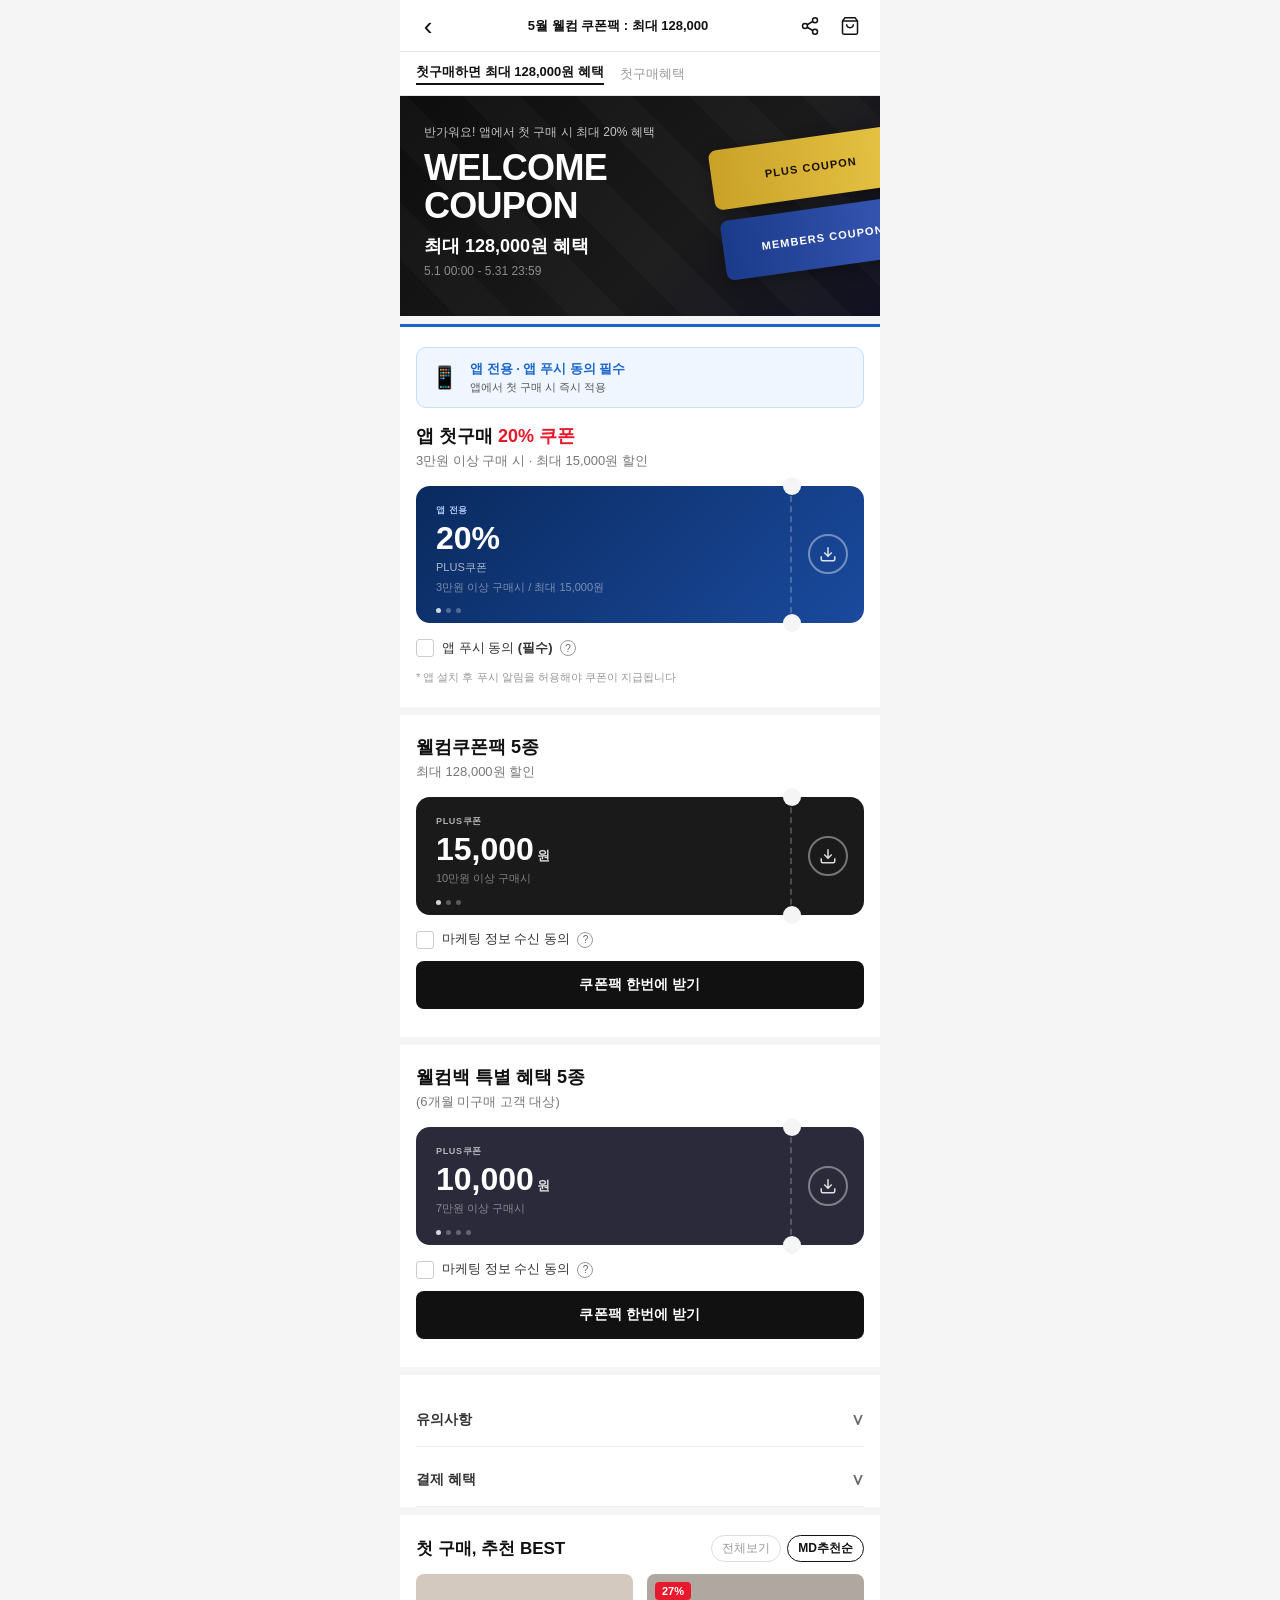
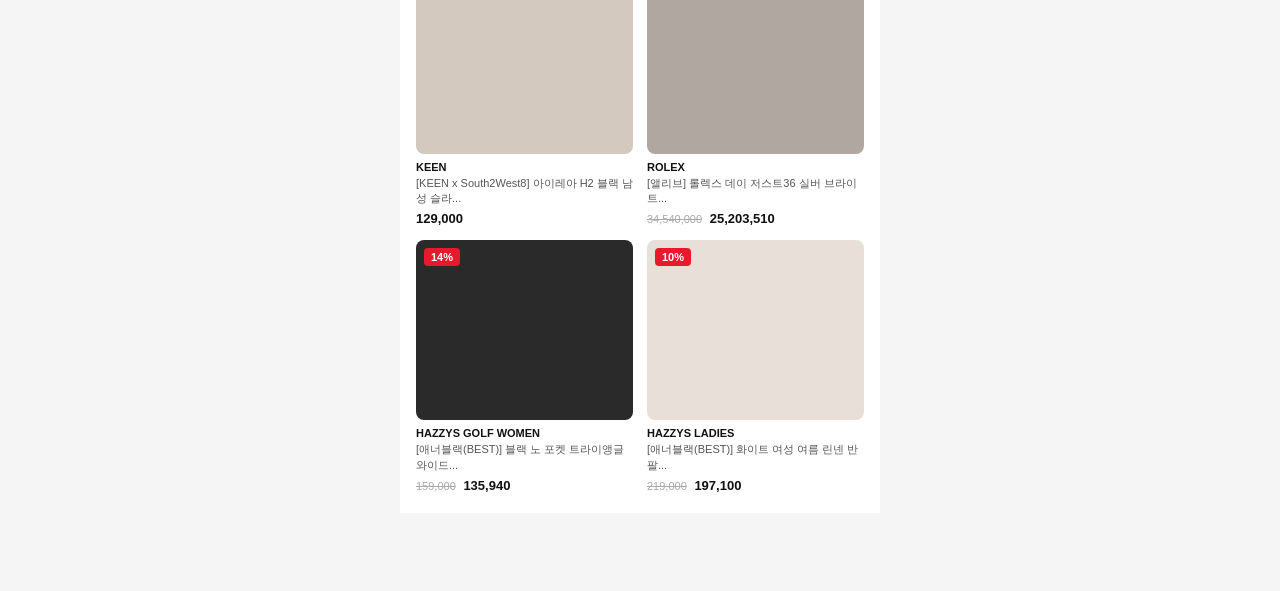
==== commit 5f00e4f9: "redesign: LF몰 캡쳐본 동일 디자인 적용 및 쿠폰 페이지 개선 - index.html: 공지바 추가, 로고 텍스트화, GNB 개선 - coupon.html: WELCOME" ====
--- a/coupon.html
+++ b/coupon.html
@@ -9,15 +9,23 @@
 </head>
 <body class="coupon-page">
 
+  <!-- ============================================================
+       HEADER
+  ============================================================ -->
   <header class="coupon-header">
     <a href="index.html" class="back-btn">‹</a>
     <h1 class="coupon-header-title">5월 웰컴 쿠폰팩 : 최대 128,000</h1>
     <div class="coupon-header-icons">
-      <button class="icon-btn" aria-label="공유"><svg width="20" height="20" fill="none" stroke="#111" stroke-width="1.8" viewBox="0 0 24 24"><circle cx="18" cy="5" r="3"/><circle cx="6" cy="12" r="3"/><circle cx="18" cy="19" r="3"/><line x1="8.59" y1="13.51" x2="15.42" y2="17.49"/><line x1="15.41" y1="6.51" x2="8.59" y2="10.49"/></svg></button>
-      <button class="icon-btn" aria-label="장바구니"><svg width="20" height="20" fill="none" stroke="#111" stroke-width="1.8" viewBox="0 0 24 24"><path d="M6 2 3 6v14a2 2 0 002 2h14a2 2 0 002-2V6l-3-4z"/><line x1="3" y1="6" x2="21" y2="6"/><path d="M16 10a4 4 0 01-8 0"/></svg></button>
+      <button class="icon-btn" aria-label="공유">
+        <svg width="20" height="20" fill="none" stroke="#111" stroke-width="1.8" viewBox="0 0 24 24"><circle cx="18" cy="5" r="3"/><circle cx="6" cy="12" r="3"/><circle cx="18" cy="19" r="3"/><line x1="8.59" y1="13.51" x2="15.42" y2="17.49"/><line x1="15.41" y1="6.51" x2="8.59" y2="10.49"/></svg>
+      </button>
+      <button class="icon-btn" aria-label="장바구니">
+        <svg width="20" height="20" fill="none" stroke="#111" stroke-width="1.8" viewBox="0 0 24 24"><path d="M6 2 3 6v14a2 2 0 002 2h14a2 2 0 002-2V6l-3-4z"/><line x1="3" y1="6" x2="21" y2="6"/><path d="M16 10a4 4 0 01-8 0"/></svg>
+      </button>
     </div>
   </header>
 
+  <!-- TAB BAR -->
   <div class="coupon-tab-bar">
     <span class="ctab active">첫구매하면 최대 128,000원 혜택</span>
     <a href="#" class="ctab-link">첫구매혜택</a>
@@ -25,114 +33,238 @@
 
   <main class="coupon-main">
 
+    <!-- ============================================================
+         WELCOME COUPON HERO BANNER
+    ============================================================ -->
     <section class="coupon-hero">
       <div class="coupon-hero-inner">
         <div class="coupon-hero-bg">
+          <!-- 쿠폰 티켓 장식 -->
           <div class="coupon-ticket-deco">
             <div class="ticket t1"><span>PLUS COUPON</span></div>
             <div class="ticket t2"><span>MEMBERS COUPON</span></div>
           </div>
         </div>
         <div class="coupon-hero-content">
-          <p class="coupon-hero-eyebrow">📱 앱 전용 첫 구매 혜택</p>
+          <p class="coupon-hero-eyebrow">반가워요! 앱에서 첫 구매 시 최대 20% 혜택</p>
           <h2 class="coupon-hero-title">WELCOME<br>COUPON</h2>
-          <p class="coupon-hero-sub">반가워요! 앱에서 <strong>첫 구매 시</strong><br>최대 <strong class="highlight-20">20% 할인</strong> 혜택을 드려요</p>
-          <div class="coupon-hero-tags">
-            <span class="tag-app">📱 앱 전용</span>
-            <span class="tag-push">앱 푸시 동의 필수</span>
-          </div>
-          <div class="coupon-hero-detail">
-            <div class="hero-detail-item"><span class="detail-label">최대 할인율</span><span class="detail-val red">20%</span></div>
-            <div class="hero-detail-divider"></div>
-            <div class="hero-detail-item"><span class="detail-label">최대 혜택금액</span><span class="detail-val red">128,000원</span></div>
-            <div class="hero-detail-divider"></div>
-            <div class="hero-detail-item"><span class="detail-label">혜택 기간</span><span class="detail-val">5.1 ~ 5.31</span></div>
-          </div>
-        </div>
-      </div>
-    </section>
-
+          <p class="coupon-hero-sub">최대 128,000원 혜택</p>
+          <p class="coupon-hero-date">5.1 00:00 - 5.31 23:59</p>
+        </div>
+      </div>
+    </section>
+
+    <!-- ============================================================
+         앱 전용 20% 쿠폰 (최우선 노출)
+         NOTE: NO "한번에 받기" button in this section
+    ============================================================ -->
     <section class="coupon-block app-exclusive-block">
       <div class="app-exclusive-badge">
         <span class="ae-icon">📱</span>
-        <div><strong>앱 전용 · 앱 푸시 동의 필수</strong><p>앱에서 첫 구매 시 즉시 적용</p></div>
-      </div>
+        <div>
+          <strong>앱 전용 · 앱 푸시 동의 필수</strong>
+          <p>앱에서 첫 구매 시 즉시 적용</p>
+        </div>
+      </div>
+
       <h2 class="coupon-block-title">앱 첫구매 <span class="red">20% 쿠폰</span></h2>
       <p class="coupon-block-subtitle">3만원 이상 구매 시 · 최대 15,000원 할인</p>
+
       <div class="coupon-card-wrap">
         <div class="coupon-card coupon-card--app">
           <div class="coupon-card-left">
             <span class="cc-tag cc-tag--app">앱 전용</span>
-            <span class="cc-amount">20%</span>
+            <div class="cc-amount-row">
+              <span class="cc-amount">20%</span>
+            </div>
             <span class="cc-type">PLUS쿠폰</span>
             <span class="cc-cond">3만원 이상 구매시 / 최대 15,000원</span>
           </div>
+          <div class="coupon-divider">
+            <div class="notch notch-top"></div>
+            <div class="notch notch-bottom"></div>
+          </div>
           <div class="coupon-card-right">
-            <button class="cc-dl-btn" onclick="downloadCoupon(this,'app20')"><svg width="18" height="18" fill="none" stroke="currentColor" stroke-width="2" viewBox="0 0 24 24"><path d="M21 15v4a2 2 0 01-2 2H5a2 2 0 01-2-2v-4"/><polyline points="7 10 12 15 17 10"/><line x1="12" y1="15" x2="12" y2="3"/></svg></button>
-          </div>
-          <div class="coupon-pager-dots"><span class="dot active"></span><span class="dot"></span><span class="dot"></span></div>
-        </div>
-      </div>
+            <button class="cc-dl-btn" onclick="downloadCoupon(this, 'app20')">
+              <svg width="18" height="18" fill="none" stroke="currentColor" stroke-width="2" viewBox="0 0 24 24"><path d="M21 15v4a2 2 0 01-2 2H5a2 2 0 01-2-2v-4"/><polyline points="7 10 12 15 17 10"/><line x1="12" y1="15" x2="12" y2="3"/></svg>
+            </button>
+          </div>
+          <div class="coupon-pager-dots">
+            <span class="dot active"></span><span class="dot"></span><span class="dot"></span>
+          </div>
+        </div>
+      </div>
+
       <label class="marketing-agree">
         <input type="checkbox" id="push-agree" onchange="updateCouponState()" />
         <span class="custom-check"></span>
         <span>앱 푸시 동의 <strong>(필수)</strong> <a href="#" class="agree-link">?</a></span>
       </label>
-      <button class="receive-btn" id="app-coupon-btn" disabled onclick="receiveAppCoupon()">앱 전용 쿠폰 한번에 받기</button>
+
       <p class="coupon-notice">* 앱 설치 후 푸시 알림을 허용해야 쿠폰이 지급됩니다</p>
     </section>
 
+    <!-- ============================================================
+         웰컴쿠폰팩 5종 - ONE representative dark card
+    ============================================================ -->
     <section class="coupon-block">
       <h2 class="coupon-block-title">웰컴쿠폰팩 5종</h2>
       <p class="coupon-block-subtitle">최대 128,000원 할인</p>
+
       <div class="coupon-card-wrap">
-        <div class="coupon-card"><div class="coupon-card-left"><span class="cc-tag">PLUS쿠폰</span><span class="cc-amount">15,000</span><span class="cc-type">원</span><span class="cc-cond">10만원 이상 구매시</span></div><div class="coupon-card-right"><button class="cc-dl-btn" onclick="downloadCoupon(this,'w1')"><svg width="18" height="18" fill="none" stroke="currentColor" stroke-width="2" viewBox="0 0 24 24"><path d="M21 15v4a2 2 0 01-2 2H5a2 2 0 01-2-2v-4"/><polyline points="7 10 12 15 17 10"/><line x1="12" y1="15" x2="12" y2="3"/></svg></button></div><div class="coupon-pager-dots"><span class="dot active"></span><span class="dot"></span><span class="dot"></span></div></div>
-        <div class="coupon-card"><div class="coupon-card-left"><span class="cc-tag">PLUS쿠폰</span><span class="cc-amount">10,000</span><span class="cc-type">원</span><span class="cc-cond">7만원 이상 구매시</span></div><div class="coupon-card-right"><button class="cc-dl-btn" onclick="downloadCoupon(this,'w2')"><svg width="18" height="18" fill="none" stroke="currentColor" stroke-width="2" viewBox="0 0 24 24"><path d="M21 15v4a2 2 0 01-2 2H5a2 2 0 01-2-2v-4"/><polyline points="7 10 12 15 17 10"/><line x1="12" y1="15" x2="12" y2="3"/></svg></button></div></div>
-        <div class="coupon-card"><div class="coupon-card-left"><span class="cc-tag">PLUS쿠폰</span><span class="cc-amount">5,000</span><span class="cc-type">원</span><span class="cc-cond">3만원 이상 구매시</span></div><div class="coupon-card-right"><button class="cc-dl-btn" onclick="downloadCoupon(this,'w3')"><svg width="18" height="18" fill="none" stroke="currentColor" stroke-width="2" viewBox="0 0 24 24"><path d="M21 15v4a2 2 0 01-2 2H5a2 2 0 01-2-2v-4"/><polyline points="7 10 12 15 17 10"/><line x1="12" y1="15" x2="12" y2="3"/></svg></button></div></div>
-        <div class="coupon-card"><div class="coupon-card-left"><span class="cc-tag cc-tag--members">MEMBERS쿠폰</span><span class="cc-amount">3,000</span><span class="cc-type">원</span><span class="cc-cond">2만원 이상 구매시</span></div><div class="coupon-card-right"><button class="cc-dl-btn" onclick="downloadCoupon(this,'w4')"><svg width="18" height="18" fill="none" stroke="currentColor" stroke-width="2" viewBox="0 0 24 24"><path d="M21 15v4a2 2 0 01-2 2H5a2 2 0 01-2-2v-4"/><polyline points="7 10 12 15 17 10"/><line x1="12" y1="15" x2="12" y2="3"/></svg></button></div></div>
-        <div class="coupon-card"><div class="coupon-card-left"><span class="cc-tag cc-tag--members">MEMBERS쿠폰</span><span class="cc-amount">2,000</span><span class="cc-type">원</span><span class="cc-cond">1만원 이상 구매시</span></div><div class="coupon-card-right"><button class="cc-dl-btn" onclick="downloadCoupon(this,'w5')"><svg width="18" height="18" fill="none" stroke="currentColor" stroke-width="2" viewBox="0 0 24 24"><path d="M21 15v4a2 2 0 01-2 2H5a2 2 0 01-2-2v-4"/><polyline points="7 10 12 15 17 10"/><line x1="12" y1="15" x2="12" y2="3"/></svg></button></div></div>
-      </div>
-      <label class="marketing-agree"><input type="checkbox" id="marketing-agree-welcome" /><span class="custom-check"></span><span>마케팅 정보 수신 동의 <a href="#" class="agree-link">?</a></span></label>
+        <div class="coupon-card">
+          <div class="coupon-card-left">
+            <span class="cc-tag">PLUS쿠폰</span>
+            <div class="cc-amount-row">
+              <span class="cc-amount cc-amount--large">15,000</span>
+              <span class="cc-unit">원</span>
+            </div>
+            <span class="cc-cond">10만원 이상 구매시</span>
+          </div>
+          <div class="coupon-divider">
+            <div class="notch notch-top"></div>
+            <div class="notch notch-bottom"></div>
+          </div>
+          <div class="coupon-card-right">
+            <button class="cc-dl-btn" onclick="downloadCoupon(this, 'w1')">
+              <svg width="18" height="18" fill="none" stroke="currentColor" stroke-width="2" viewBox="0 0 24 24"><path d="M21 15v4a2 2 0 01-2 2H5a2 2 0 01-2-2v-4"/><polyline points="7 10 12 15 17 10"/><line x1="12" y1="15" x2="12" y2="3"/></svg>
+            </button>
+          </div>
+          <div class="coupon-pager-dots">
+            <span class="dot active"></span><span class="dot"></span><span class="dot"></span>
+          </div>
+        </div>
+      </div>
+
+      <label class="marketing-agree">
+        <input type="checkbox" id="marketing-agree-welcome" />
+        <span class="custom-check"></span>
+        <span>마케팅 정보 수신 동의 <a href="#" class="agree-link">?</a></span>
+      </label>
+
       <button class="receive-btn" onclick="receiveAllCoupons('welcome')">쿠폰팩 한번에 받기</button>
     </section>
 
+    <!-- ============================================================
+         웰컴백 특별 혜택 5종 - ONE representative dark card
+    ============================================================ -->
     <section class="coupon-block">
       <h2 class="coupon-block-title">웰컴백 특별 혜택 5종</h2>
       <p class="coupon-block-subtitle">(6개월 미구매 고객 대상)</p>
+
       <div class="coupon-card-wrap">
-        <div class="coupon-card coupon-card--back"><div class="coupon-card-left"><span class="cc-tag">PLUS쿠폰</span><span class="cc-amount">10,000</span><span class="cc-type">원</span><span class="cc-cond">7만원 이상 구매시</span></div><div class="coupon-card-right"><button class="cc-dl-btn" onclick="downloadCoupon(this,'b1')"><svg width="18" height="18" fill="none" stroke="currentColor" stroke-width="2" viewBox="0 0 24 24"><path d="M21 15v4a2 2 0 01-2 2H5a2 2 0 01-2-2v-4"/><polyline points="7 10 12 15 17 10"/><line x1="12" y1="15" x2="12" y2="3"/></svg></button></div><div class="coupon-pager-dots"><span class="dot active"></span><span class="dot"></span><span class="dot"></span><span class="dot"></span></div></div>
-        <div class="coupon-card coupon-card--back"><div class="coupon-card-left"><span class="cc-tag">PLUS쿠폰</span><span class="cc-amount">7,000</span><span class="cc-type">원</span><span class="cc-cond">5만원 이상 구매시</span></div><div class="coupon-card-right"><button class="cc-dl-btn" onclick="downloadCoupon(this,'b2')"><svg width="18" height="18" fill="none" stroke="currentColor" stroke-width="2" viewBox="0 0 24 24"><path d="M21 15v4a2 2 0 01-2 2H5a2 2 0 01-2-2v-4"/><polyline points="7 10 12 15 17 10"/><line x1="12" y1="15" x2="12" y2="3"/></svg></button></div></div>
-        <div class="coupon-card coupon-card--back"><div class="coupon-card-left"><span class="cc-tag">PLUS쿠폰</span><span class="cc-amount">5,000</span><span class="cc-type">원</span><span class="cc-cond">3만원 이상 구매시</span></div><div class="coupon-card-right"><button class="cc-dl-btn" onclick="downloadCoupon(this,'b3')"><svg width="18" height="18" fill="none" stroke="currentColor" stroke-width="2" viewBox="0 0 24 24"><path d="M21 15v4a2 2 0 01-2 2H5a2 2 0 01-2-2v-4"/><polyline points="7 10 12 15 17 10"/><line x1="12" y1="15" x2="12" y2="3"/></svg></button></div></div>
-        <div class="coupon-card coupon-card--back"><div class="coupon-card-left"><span class="cc-tag cc-tag--members">MEMBERS쿠폰</span><span class="cc-amount">3,000</span><span class="cc-type">원</span><span class="cc-cond">2만원 이상 구매시</span></div><div class="coupon-card-right"><button class="cc-dl-btn" onclick="downloadCoupon(this,'b4')"><svg width="18" height="18" fill="none" stroke="currentColor" stroke-width="2" viewBox="0 0 24 24"><path d="M21 15v4a2 2 0 01-2 2H5a2 2 0 01-2-2v-4"/><polyline points="7 10 12 15 17 10"/><line x1="12" y1="15" x2="12" y2="3"/></svg></button></div></div>
-        <div class="coupon-card coupon-card--back"><div class="coupon-card-left"><span class="cc-tag cc-tag--members">MEMBERS쿠폰</span><span class="cc-amount">2,000</span><span class="cc-type">원</span><span class="cc-cond">1만원 이상 구매시</span></div><div class="coupon-card-right"><button class="cc-dl-btn" onclick="downloadCoupon(this,'b5')"><svg width="18" height="18" fill="none" stroke="currentColor" stroke-width="2" viewBox="0 0 24 24"><path d="M21 15v4a2 2 0 01-2 2H5a2 2 0 01-2-2v-4"/><polyline points="7 10 12 15 17 10"/><line x1="12" y1="15" x2="12" y2="3"/></svg></button></div></div>
-      </div>
-      <label class="marketing-agree"><input type="checkbox" id="marketing-agree-back" /><span class="custom-check"></span><span>마케팅 정보 수신 동의 <a href="#" class="agree-link">?</a></span></label>
+        <div class="coupon-card coupon-card--back">
+          <div class="coupon-card-left">
+            <span class="cc-tag">PLUS쿠폰</span>
+            <div class="cc-amount-row">
+              <span class="cc-amount cc-amount--large">10,000</span>
+              <span class="cc-unit">원</span>
+            </div>
+            <span class="cc-cond">7만원 이상 구매시</span>
+          </div>
+          <div class="coupon-divider">
+            <div class="notch notch-top"></div>
+            <div class="notch notch-bottom"></div>
+          </div>
+          <div class="coupon-card-right">
+            <button class="cc-dl-btn" onclick="downloadCoupon(this, 'b1')">
+              <svg width="18" height="18" fill="none" stroke="currentColor" stroke-width="2" viewBox="0 0 24 24"><path d="M21 15v4a2 2 0 01-2 2H5a2 2 0 01-2-2v-4"/><polyline points="7 10 12 15 17 10"/><line x1="12" y1="15" x2="12" y2="3"/></svg>
+            </button>
+          </div>
+          <div class="coupon-pager-dots">
+            <span class="dot active"></span><span class="dot"></span><span class="dot"></span><span class="dot"></span>
+          </div>
+        </div>
+      </div>
+
+      <label class="marketing-agree">
+        <input type="checkbox" id="marketing-agree-back" />
+        <span class="custom-check"></span>
+        <span>마케팅 정보 수신 동의 <a href="#" class="agree-link">?</a></span>
+      </label>
+
       <button class="receive-btn" onclick="receiveAllCoupons('back')">쿠폰팩 한번에 받기</button>
     </section>
 
-    <section class="coupon-block">
-      <button class="accordion-btn" onclick="toggleAccordion('notice')">유의사항 <span class="acc-arrow" id="notice-arrow">∨</span></button>
-      <div class="accordion-body" id="notice-body" style="display:none;"><ul class="notice-list"><li>쿠폰은 발급 후 30일 이내 사용 가능합니다.</li><li>앱 전용 쿠폰은 LF몰 앱에서만 사용 가능합니다.</li><li>앱 푸시 동의 취소 시 쿠폰이 회수될 수 있습니다.</li><li>쿠폰은 1인 1회 발급이며 중복 적용 불가합니다.</li><li>이벤트 기간: 2025년 5월 1일 ~ 5월 31일 23:59</li><li>쿠폰 관련 문의: LF몰 고객센터 1644-0030</li></ul></div>
-      <button class="accordion-btn" onclick="toggleAccordion('payment')" style="margin-top:8px;">결제 혜택 <span class="acc-arrow" id="payment-arrow">∨</span></button>
-      <div class="accordion-body" id="payment-body" style="display:none;"><ul class="notice-list"><li>LF Pay 결제 시 추가 3% 적립</li><li>KB국민카드 5만원 이상 결제 시 5,000원 즉시 할인</li><li>무이자 할부 2~6개월 (5만원 이상)</li><li>삼성페이·카카오페이 결제 시 1% 추가 적립</li></ul></div>
-    </section>
-
+    <!-- ============================================================
+         ACCORDION: 유의사항 / 결제혜택
+    ============================================================ -->
+    <section class="coupon-block accordion-section">
+      <button class="accordion-btn" onclick="toggleAccordion('notice')">
+        유의사항 <span class="acc-arrow" id="notice-arrow">∨</span>
+      </button>
+      <div class="accordion-body" id="notice-body" style="display:none;">
+        <ul class="notice-list">
+          <li>쿠폰은 발급 후 30일 이내 사용 가능합니다.</li>
+          <li>앱 전용 쿠폰은 LF몰 앱에서만 사용 가능합니다.</li>
+          <li>앱 푸시 동의 취소 시 쿠폰이 회수될 수 있습니다.</li>
+          <li>쿠폰은 1인 1회 발급이며 중복 적용 불가합니다.</li>
+          <li>이벤트 기간: 2025년 5월 1일 ~ 5월 31일 23:59</li>
+          <li>쿠폰 관련 문의: LF몰 고객센터 1644-0030</li>
+        </ul>
+      </div>
+
+      <button class="accordion-btn" onclick="toggleAccordion('payment')" style="margin-top:8px;">
+        결제 혜택 <span class="acc-arrow" id="payment-arrow">∨</span>
+      </button>
+      <div class="accordion-body" id="payment-body" style="display:none;">
+        <ul class="notice-list">
+          <li>LF Pay 결제 시 추가 3% 적립</li>
+          <li>KB국민카드 5만원 이상 결제 시 5,000원 즉시 할인</li>
+          <li>무이자 할부 2~6개월 (5만원 이상)</li>
+          <li>삼성페이·카카오페이 결제 시 1% 추가 적립</li>
+        </ul>
+      </div>
+    </section>
+
+    <!-- ============================================================
+         첫 구매 BEST 상품
+    ============================================================ -->
     <section class="coupon-block">
       <div class="section-header" style="padding:0 0 12px;">
         <h2 class="section-title" style="font-size:17px;">첫 구매, 추천 BEST</h2>
-        <div class="sort-tabs"><button class="sort-tab">전체보기</button><button class="sort-tab active">MD추천순</button></div>
-      </div>
+        <div class="sort-tabs">
+          <button class="sort-tab">전체보기</button>
+          <button class="sort-tab active">MD추천순</button>
+        </div>
+      </div>
+
       <div class="product-grid">
-        <div class="product-card-v"><div class="product-img" style="background:#d4c9be; height:180px; border-radius:8px;"></div><p class="product-brand">KEEN</p><p class="product-name">[KEEN x South2West8] 아이레아 H2 블랙 남성 슬라...</p><p class="product-price">129,000</p></div>
-        <div class="product-card-v"><div class="product-img" style="background:#b0a8a0; height:180px; border-radius:8px;"></div><div class="product-badge">27%</div><p class="product-brand">ROLEX</p><p class="product-name">[앨리브] 롤렉스 데이 저스트36 실버 브라이트...</p><p class="product-price"><span class="orig-price">34,540,000</span> 25,203,510</p></div>
-        <div class="product-card-v"><div class="product-img" style="background:#2a2a2a; height:180px; border-radius:8px;"></div><div class="product-badge">14%</div><p class="product-brand">HAZZYS GOLF WOMEN</p><p class="product-name">[애너블랙(BEST)] 블랙 노 포켓 트라이앵글 와이드...</p><p class="product-price"><span class="orig-price">159,000</span> 135,940</p></div>
-        <div class="product-card-v"><div class="product-img" style="background:#e8e0d8; height:180px; border-radius:8px;"></div><div class="product-badge">10%</div><p class="product-brand">HAZZYS LADIES</p><p class="product-name">[애너블랙(BEST)] 화이트 여름 린넨 팬츠...</p><p class="product-price"><span class="orig-price">219,000</span> 197,100</p></div>
+        <div class="product-card-v">
+          <div class="product-img" style="background:#d4c9be; height:180px; border-radius:8px;"></div>
+          <p class="product-brand">KEEN</p>
+          <p class="product-name">[KEEN x South2West8] 아이레아 H2 블랙 남성 슬라...</p>
+          <p class="product-price">129,000</p>
+        </div>
+        <div class="product-card-v">
+          <div class="product-img" style="background:#b0a8a0; height:180px; border-radius:8px;"></div>
+          <div class="product-badge">27%</div>
+          <p class="product-brand">ROLEX</p>
+          <p class="product-name">[앨리브] 롤렉스 데이 저스트36 실버 브라이트...</p>
+          <p class="product-price"><span class="orig-price">34,540,000</span> 25,203,510</p>
+        </div>
+        <div class="product-card-v">
+          <div class="product-img" style="background:#2a2a2a; height:180px; border-radius:8px;"></div>
+          <div class="product-badge">14%</div>
+          <p class="product-brand">HAZZYS GOLF WOMEN</p>
+          <p class="product-name">[애너블랙(BEST)] 블랙 노 포켓 트라이앵글 와이드...</p>
+          <p class="product-price"><span class="orig-price">159,000</span> 135,940</p>
+        </div>
+        <div class="product-card-v">
+          <div class="product-img" style="background:#e8e0d8; height:180px; border-radius:8px;"></div>
+          <div class="product-badge">10%</div>
+          <p class="product-brand">HAZZYS LADIES</p>
+          <p class="product-name">[애너블랙(BEST)] 화이트 여성 여름 린넨 반팔...</p>
+          <p class="product-price"><span class="orig-price">219,000</span> 197,100</p>
+        </div>
       </div>
     </section>
 
   </main>
 
+  <!-- 쿠폰 다운로드 토스트 -->
   <div id="toast" class="toast" style="display:none;">쿠폰이 쿠폰함에 담겼어요 🎉</div>
+
   <script src="js/coupon.js"></script>
 </body>
-</html>+</html>
--- a/css/style.css
+++ b/css/style.css
@@ -1,5 +1,10 @@
+/* ============================================================
+   RESET & BASE
+============================================================ */
 *, *::before, *::after { box-sizing: border-box; margin: 0; padding: 0; }
+
 html { font-size: 16px; }
+
 body {
   font-family: -apple-system, BlinkMacSystemFont, 'Noto Sans KR', 'Apple SD Gothic Neo', sans-serif;
   color: #111;
@@ -9,10 +14,15 @@
   overflow-x: hidden;
   padding-bottom: 70px;
 }
+
 a { text-decoration: none; color: inherit; }
 button { border: none; background: none; cursor: pointer; font-family: inherit; }
 ul { list-style: none; }
 img { display: block; max-width: 100%; }
+
+/* ============================================================
+   COLOR TOKENS
+============================================================ */
 :root {
   --red: #e8192c;
   --lf-black: #111111;
@@ -21,7 +31,35 @@
   --gray-border: #e5e5e5;
   --lf-bg: #f8f8f8;
 }
+
 .red { color: var(--red); }
+
+/* ============================================================
+   ANNOUNCEMENT BAR
+============================================================ */
+.announce-bar {
+  background: #111;
+  color: #fff;
+  height: 36px;
+  display: flex;
+  align-items: center;
+  justify-content: space-between;
+  padding: 0 16px;
+  font-size: 12px;
+  letter-spacing: 0.01em;
+}
+.announce-bar span { flex: 1; }
+.announce-bar .anno-arrow {
+  font-size: 16px;
+  color: #ccc;
+  flex-shrink: 0;
+  margin-left: 8px;
+  line-height: 1;
+}
+
+/* ============================================================
+   HEADER
+============================================================ */
 .header {
   position: sticky;
   top: 0;
@@ -29,74 +67,224 @@
   background: #fff;
   border-bottom: 1px solid var(--gray-border);
 }
+
 .header-top {
   display: flex;
   align-items: center;
   justify-content: space-between;
   padding: 10px 16px;
   height: 52px;
-}
+  position: relative;
+}
+
 .logo {
   position: absolute;
   left: 50%;
   transform: translateX(-50%);
   font-size: 22px;
   font-weight: 900;
-  letter-spacing: -1px;
-  color: #111;
-}
+  letter-spacing: -2px;
+  color: #111;
+  line-height: 1;
+  user-select: none;
+}
+
 .header-left { display: flex; align-items: center; gap: 6px; }
+
 .badge-member {
   background: #111;
   color: #fff;
   font-size: 11px;
-  padding: 3px 8px;
-  border-radius: 12px;
-  white-space: nowrap;
-}
-.header-icons { display: flex; gap: 4px; }
+  font-weight: 700;
+  padding: 4px 10px;
+  border-radius: 14px;
+  white-space: nowrap;
+  letter-spacing: -0.02em;
+}
+
+.header-icons { display: flex; gap: 2px; }
+
 .icon-btn {
   width: 36px; height: 36px;
   display: flex; align-items: center; justify-content: center;
   background: none;
-}
-.gnb { overflow-x: auto; scrollbar-width: none; -webkit-overflow-scrolling: touch; }
+  flex-shrink: 0;
+}
+
+/* ============================================================
+   GNB
+============================================================ */
+.gnb {
+  overflow-x: auto;
+  scrollbar-width: none;
+  -webkit-overflow-scrolling: touch;
+}
 .gnb::-webkit-scrollbar { display: none; }
-.gnb ul { display: flex; gap: 0; padding: 0 12px; }
+.gnb ul {
+  display: flex;
+  gap: 0;
+  padding: 0 12px;
+  border-bottom: 1px solid var(--gray-border);
+}
 .gnb li a {
-  display: flex; align-items: center; gap: 2px;
+  display: flex;
+  align-items: center;
+  gap: 3px;
   padding: 10px 10px;
-  font-size: 13px; color: #444; white-space: nowrap; font-weight: 500;
+  font-size: 13px;
+  color: #666;
+  white-space: nowrap;
+  font-weight: 500;
   border-bottom: 2px solid transparent;
-}
-.gnb li.active a { color: #111; font-weight: 700; border-bottom-color: #111; }
-.dot-red { display: inline-block; width: 4px; height: 4px; background: var(--red); border-radius: 50%; margin-left: 2px; }
-.product-scroll { display: flex; gap: 12px; overflow-x: auto; padding: 0 16px 8px; scrollbar-width: none; }
+  margin-bottom: -1px;
+}
+.gnb li.active a {
+  color: #111;
+  font-weight: 700;
+  border-bottom-color: #111;
+}
+.dot-red {
+  display: inline-block;
+  width: 4px; height: 4px;
+  background: var(--red);
+  border-radius: 50%;
+  margin-left: 1px;
+  vertical-align: middle;
+  flex-shrink: 0;
+}
+
+/* ============================================================
+   PRODUCT CARDS SHARED
+============================================================ */
+.product-scroll {
+  display: flex;
+  gap: 12px;
+  overflow-x: auto;
+  padding: 0 16px 8px;
+  scrollbar-width: none;
+}
 .product-scroll::-webkit-scrollbar { display: none; }
-.product-card { flex: 0 0 150px; position: relative; }
-.product-img { width: 100%; height: 150px; border-radius: 8px; background: #eee; margin-bottom: 6px; }
-.product-like { position: absolute; top: 8px; right: 8px; font-size: 18px; color: #fff; text-shadow: 0 1px 3px rgba(0,0,0,.3); }
-.product-brand { font-size: 12px; font-weight: 700; color: #111; white-space: nowrap; overflow: hidden; text-overflow: ellipsis; }
-.product-name { font-size: 11px; color: #555; overflow: hidden; text-overflow: ellipsis; white-space: nowrap; margin: 2px 0; }
-.product-price { font-size: 13px; font-weight: 700; }
-.discount-rate { color: var(--red); margin-right: 3px; }
-.section-header { display: flex; align-items: center; justify-content: space-between; padding: 20px 16px 10px; }
-.section-title { font-size: 18px; font-weight: 700; }
-.section-more { font-size: 22px; color: #999; line-height: 1; }
-.sub-section-title { font-size: 14px; font-weight: 600; padding: 0 16px 10px; color: #333; }
+
+.product-card {
+  flex: 0 0 150px;
+  position: relative;
+}
+
+.product-img {
+  width: 100%;
+  height: 150px;
+  border-radius: 8px;
+  background: #eee;
+  margin-bottom: 6px;
+}
+
+.product-like {
+  position: absolute;
+  top: 8px;
+  right: 8px;
+  font-size: 18px;
+  color: #fff;
+  text-shadow: 0 1px 3px rgba(0,0,0,.3);
+}
+
+.product-brand {
+  font-size: 12px;
+  font-weight: 700;
+  color: #111;
+  white-space: nowrap;
+  overflow: hidden;
+  text-overflow: ellipsis;
+}
+
+.product-name {
+  font-size: 11px;
+  color: #555;
+  overflow: hidden;
+  text-overflow: ellipsis;
+  white-space: nowrap;
+  margin: 2px 0;
+}
+
+.product-price {
+  font-size: 13px;
+  font-weight: 700;
+}
+
+.discount-rate {
+  color: var(--red);
+  margin-right: 3px;
+}
+
+/* ============================================================
+   SECTION HEADERS
+============================================================ */
+.section-header {
+  display: flex;
+  align-items: center;
+  justify-content: space-between;
+  padding: 20px 16px 10px;
+}
+.section-title {
+  font-size: 18px;
+  font-weight: 700;
+}
+.section-more {
+  font-size: 22px;
+  color: #999;
+  line-height: 1;
+}
+.sub-section-title {
+  font-size: 14px;
+  font-weight: 600;
+  padding: 0 16px 10px;
+  color: #333;
+}
+
+/* ============================================================
+   BOTTOM NAV
+============================================================ */
 .bottom-nav {
-  position: fixed; bottom: 0; left: 50%; transform: translateX(-50%);
-  width: 100%; max-width: 480px; background: #fff;
+  position: fixed;
+  bottom: 0;
+  left: 50%;
+  transform: translateX(-50%);
+  width: 100%;
+  max-width: 480px;
+  background: #fff;
   border-top: 1px solid var(--gray-border);
-  display: flex; justify-content: space-around;
-  padding: 8px 0 max(8px, env(safe-area-inset-bottom)); z-index: 100;
-}
-.bnav-item { display: flex; flex-direction: column; align-items: center; gap: 3px; flex: 1; color: #666; font-size: 10px; }
+  display: flex;
+  justify-content: space-around;
+  padding: 8px 0 max(8px, env(safe-area-inset-bottom));
+  z-index: 100;
+}
+
+.bnav-item {
+  display: flex;
+  flex-direction: column;
+  align-items: center;
+  gap: 3px;
+  flex: 1;
+  color: #666;
+  font-size: 10px;
+}
 .bnav-item.active { color: #111; }
 .bnav-item svg { display: block; }
+
+/* ============================================================
+   SCROLL TOP BTN
+============================================================ */
 .scroll-top-btn {
-  position: fixed; bottom: 80px; right: calc(50% - 240px + 16px);
-  width: 40px; height: 40px; background: rgba(0,0,0,.55); color: #fff;
-  border-radius: 50%; font-size: 18px; display: flex; align-items: center; justify-content: center;
-  box-shadow: 0 2px 8px rgba(0,0,0,.2); z-index: 90;
-}+  position: fixed;
+  bottom: 80px;
+  right: calc(50% - 240px + 16px);
+  width: 40px; height: 40px;
+  background: rgba(0,0,0,.55);
+  color: #fff;
+  border-radius: 50%;
+  font-size: 18px;
+  display: flex;
+  align-items: center;
+  justify-content: center;
+  box-shadow: 0 2px 8px rgba(0,0,0,.2);
+  z-index: 90;
+}
--- a/css/coupon.css
+++ b/css/coupon.css
@@ -1,88 +1,704 @@
-body.coupon-page { background: #f5f5f5; }
-.coupon-header { position: sticky; top: 0; z-index: 100; background: #fff; border-bottom: 1px solid #e5e5e5; display: flex; align-items: center; padding: 10px 12px; gap: 4px; height: 52px; }
-.back-btn { font-size: 24px; color: #111; width: 32px; height: 32px; display: flex; align-items: center; justify-content: center; flex-shrink: 0; }
-.coupon-header-title { flex: 1; font-size: 13px; font-weight: 600; color: #111; overflow: hidden; text-overflow: ellipsis; white-space: nowrap; text-align: center; }
-.coupon-header-icons { display: flex; gap: 4px; flex-shrink: 0; }
-.coupon-tab-bar { background: #fff; border-bottom: 1px solid #e5e5e5; display: flex; align-items: center; padding: 0 16px; gap: 8px; font-size: 13px; height: 42px; }
-.ctab { font-weight: 600; color: #111; border-bottom: 2px solid #111; padding-bottom: 2px; }
-.ctab-link { color: #999; }
-.coupon-main { padding: 0; }
-.coupon-hero { background: #111; color: #fff; overflow: hidden; position: relative; }
-.coupon-hero-inner { position: relative; }
-.coupon-hero-bg { position: absolute; inset: 0; background: linear-gradient(135deg, #111 0%, #222 60%, #1a1a2e 100%); overflow: hidden; }
-.coupon-hero-bg::before { content: ''; position: absolute; inset: 0; background: repeating-linear-gradient(45deg, transparent, transparent 40px, rgba(255,255,255,.03) 40px, rgba(255,255,255,.03) 80px); }
-.coupon-ticket-deco { position: absolute; right: -20px; top: 20px; display: flex; flex-direction: column; gap: 10px; }
-.ticket { width: 120px; height: 40px; border-radius: 6px; display: flex; align-items: center; justify-content: center; font-size: 9px; font-weight: 800; letter-spacing: .08em; transform-origin: right center; }
-.ticket.t1 { background: linear-gradient(90deg, #c9a227, #e8c547); color: #111; transform: rotate(-8deg) translateX(10px); }
-.ticket.t2 { background: linear-gradient(90deg, #2a5298, #4a72b8); color: #fff; transform: rotate(-8deg) translateX(24px); }
-.coupon-hero-content { position: relative; z-index: 2; padding: 36px 24px 32px; }
-.coupon-hero-eyebrow { font-size: 12px; font-weight: 700; color: #aac4f0; margin-bottom: 6px; letter-spacing: .04em; }
-.coupon-hero-title { font-size: 36px; font-weight: 900; color: #fff; line-height: 1.1; margin-bottom: 10px; letter-spacing: -.02em; }
-.coupon-hero-sub { font-size: 15px; color: #ccc; line-height: 1.6; margin-bottom: 16px; }
-.highlight-20 { color: #fff; font-size: 18px; font-weight: 900; }
-.coupon-hero-tags { display: flex; gap: 8px; margin-bottom: 20px; flex-wrap: wrap; }
-.tag-app { background: #1a66cc; color: #fff; font-size: 12px; font-weight: 700; padding: 5px 12px; border-radius: 20px; }
-.tag-push { background: rgba(255,255,255,.15); color: #ddd; font-size: 12px; font-weight: 600; padding: 5px 12px; border-radius: 20px; border: 1px solid rgba(255,255,255,.25); }
-.coupon-hero-detail { display: flex; align-items: center; background: rgba(255,255,255,.1); border-radius: 12px; padding: 14px 16px; gap: 0; }
-.hero-detail-item { flex: 1; display: flex; flex-direction: column; align-items: center; gap: 4px; }
-.detail-label { font-size: 10px; color: #aaa; font-weight: 500; }
-.detail-val { font-size: 15px; font-weight: 800; color: #fff; }
-.detail-val.red { color: #ff6b6b; }
-.hero-detail-divider { width: 1px; height: 32px; background: rgba(255,255,255,.2); margin: 0 4px; }
-.coupon-block { background: #fff; margin: 8px 0; padding: 20px 16px; }
-.coupon-block-title { font-size: 18px; font-weight: 800; color: #111; margin-bottom: 4px; }
-.coupon-block-subtitle { font-size: 13px; color: #666; margin-bottom: 16px; }
-.app-exclusive-block { border-top: 3px solid #1a66cc; }
-.app-exclusive-badge { display: flex; align-items: center; gap: 12px; background: #f0f6ff; border-radius: 10px; padding: 12px 14px; margin-bottom: 16px; border: 1px solid #c8deff; }
-.ae-icon { font-size: 24px; }
-.app-exclusive-badge strong { font-size: 14px; color: #1a66cc; display: block; margin-bottom: 2px; }
-.app-exclusive-badge p { font-size: 12px; color: #555; }
-.coupon-card-wrap { display: flex; flex-direction: column; gap: 12px; margin-bottom: 16px; }
-.coupon-card { position: relative; display: flex; align-items: center; background: #1a1a1a; border-radius: 12px; overflow: hidden; min-height: 88px; }
-.coupon-card::before { content: ''; position: absolute; right: 72px; top: 0; bottom: 0; width: 1px; border-left: 2px dashed rgba(255,255,255,.2); }
-.coupon-card::after { content: ''; position: absolute; right: 63px; top: -10px; width: 20px; height: 20px; background: #f5f5f5; border-radius: 50%; }
-.coupon-card .coupon-card-left::after { content: ''; position: absolute; right: -10px; bottom: -10px; width: 20px; height: 20px; background: #f5f5f5; border-radius: 50%; }
-.coupon-card--app { background: linear-gradient(135deg, #0a2a5e 0%, #1a4a9e 100%); }
-.coupon-card--back { background: #2a2a3a; }
-.coupon-card-left { flex: 1; padding: 16px 18px; display: flex; flex-direction: column; gap: 2px; position: relative; }
-.cc-tag { display: inline-block; font-size: 9px; font-weight: 700; color: rgba(255,255,255,.7); letter-spacing: .06em; margin-bottom: 2px; }
-.cc-tag--app { color: #aac4f0; } .cc-tag--members { color: #f0c8aa; }
-.cc-amount { font-size: 28px; font-weight: 900; color: #fff; line-height: 1.1; }
-.cc-type { font-size: 12px; color: rgba(255,255,255,.7); }
-.cc-cond { font-size: 11px; color: rgba(255,255,255,.5); margin-top: 2px; }
-.coupon-card-right { width: 72px; display: flex; align-items: center; justify-content: center; padding: 16px; flex-shrink: 0; }
-.cc-dl-btn { width: 40px; height: 40px; border: 2px solid rgba(255,255,255,.4); border-radius: 50%; display: flex; align-items: center; justify-content: center; color: rgba(255,255,255,.8); transition: all .2s; }
-.cc-dl-btn:hover, .cc-dl-btn:active { background: rgba(255,255,255,.15); border-color: rgba(255,255,255,.7); color: #fff; }
-.cc-dl-btn.downloaded { background: rgba(255,255,255,.2); border-color: rgba(255,255,255,.6); }
+/* ============================================================
+   COUPON PAGE STYLES
+============================================================ */
+
+body.coupon-page {
+  background: #f5f5f5;
+}
+
+/* ============================================================
+   COUPON HEADER
+============================================================ */
+.coupon-header {
+  position: sticky;
+  top: 0;
+  z-index: 100;
+  background: #fff;
+  border-bottom: 1px solid #e5e5e5;
+  display: flex;
+  align-items: center;
+  padding: 10px 12px;
+  gap: 4px;
+  height: 52px;
+}
+
+.back-btn {
+  font-size: 26px;
+  color: #111;
+  width: 32px; height: 32px;
+  display: flex; align-items: center; justify-content: center;
+  flex-shrink: 0;
+  line-height: 1;
+}
+
+.coupon-header-title {
+  flex: 1;
+  font-size: 13px;
+  font-weight: 600;
+  color: #111;
+  overflow: hidden;
+  text-overflow: ellipsis;
+  white-space: nowrap;
+  text-align: center;
+}
+
+.coupon-header-icons {
+  display: flex;
+  gap: 4px;
+  flex-shrink: 0;
+}
+
+/* ============================================================
+   TAB BAR
+============================================================ */
+.coupon-tab-bar {
+  background: #fff;
+  border-bottom: 1px solid #e5e5e5;
+  display: flex;
+  align-items: center;
+  padding: 0 16px;
+  gap: 16px;
+  font-size: 13px;
+  height: 44px;
+}
+
+.ctab {
+  font-weight: 700;
+  color: #111;
+  border-bottom: 2px solid #111;
+  padding-bottom: 2px;
+  white-space: nowrap;
+}
+
+.ctab-link {
+  color: #999;
+  font-weight: 500;
+  white-space: nowrap;
+}
+
+/* ============================================================
+   COUPON MAIN
+============================================================ */
+.coupon-main {
+  padding: 0;
+}
+
+/* ============================================================
+   WELCOME COUPON HERO BANNER (dark, ~220px)
+============================================================ */
+.coupon-hero {
+  position: relative;
+  background: #0d0d0d;
+  color: #fff;
+  overflow: hidden;
+  min-height: 220px;
+}
+
+.coupon-hero-inner {
+  position: relative;
+  min-height: 220px;
+}
+
+/* Dark gradient background */
+.coupon-hero-bg {
+  position: absolute;
+  inset: 0;
+  background: linear-gradient(135deg, #0d0d0d 0%, #1a1a1a 60%, #111122 100%);
+  overflow: hidden;
+}
+
+/* Subtle texture overlay */
+.coupon-hero-bg::before {
+  content: '';
+  position: absolute;
+  inset: 0;
+  background: repeating-linear-gradient(
+    45deg,
+    transparent,
+    transparent 40px,
+    rgba(255,255,255,.025) 40px,
+    rgba(255,255,255,.025) 80px
+  );
+}
+
+/* Coupon ticket decorations - right side */
+.coupon-ticket-deco {
+  position: absolute;
+  right: -10px;
+  top: 30px;
+  display: flex;
+  flex-direction: column;
+  gap: 12px;
+  z-index: 1;
+}
+
+.ticket {
+  width: 200px;
+  height: 60px;
+  border-radius: 8px;
+  display: flex;
+  align-items: center;
+  justify-content: center;
+  font-size: 11px;
+  font-weight: 800;
+  letter-spacing: .1em;
+  box-shadow: 0 4px 16px rgba(0,0,0,.3);
+}
+
+.ticket.t1 {
+  background: linear-gradient(90deg, #c9a227, #e8c547);
+  color: #1a1200;
+  transform: rotate(-8deg) translateX(20px);
+  transform-origin: right center;
+}
+
+.ticket.t2 {
+  background: linear-gradient(90deg, #1a3a8a, #3a5ab8);
+  color: #fff;
+  transform: rotate(-8deg) translateX(32px);
+  transform-origin: right center;
+}
+
+/* Hero content text - left/center */
+.coupon-hero-content {
+  position: relative;
+  z-index: 2;
+  padding: 28px 24px 24px;
+  max-width: 60%;
+}
+
+.coupon-hero-eyebrow {
+  font-size: 12px;
+  font-weight: 500;
+  color: rgba(255,255,255,.75);
+  margin-bottom: 8px;
+  line-height: 1.4;
+}
+
+.coupon-hero-title {
+  font-size: 36px;
+  font-weight: 900;
+  color: #fff;
+  line-height: 1.05;
+  margin-bottom: 10px;
+  letter-spacing: -.02em;
+}
+
+.coupon-hero-sub {
+  font-size: 18px;
+  font-weight: 700;
+  color: #fff;
+  margin-bottom: 6px;
+}
+
+.coupon-hero-date {
+  font-size: 12px;
+  color: rgba(255,255,255,.5);
+  font-weight: 400;
+}
+
+/* ============================================================
+   COUPON BLOCK (white card sections)
+============================================================ */
+.coupon-block {
+  background: #fff;
+  margin: 8px 0;
+  padding: 20px 16px 20px;
+}
+
+.coupon-block-title {
+  font-size: 18px;
+  font-weight: 800;
+  color: #111;
+  margin-bottom: 4px;
+}
+
+.coupon-block-subtitle {
+  font-size: 13px;
+  color: #777;
+  margin-bottom: 16px;
+}
+
+/* ============================================================
+   앱 전용 블록 (blue top border)
+============================================================ */
+.app-exclusive-block {
+  border-top: 3px solid #1a66cc;
+}
+
+.app-exclusive-badge {
+  display: flex;
+  align-items: center;
+  gap: 12px;
+  background: #f0f6ff;
+  border-radius: 10px;
+  padding: 12px 14px;
+  margin-bottom: 16px;
+  border: 1px solid #c8deff;
+}
+
+.ae-icon {
+  font-size: 22px;
+  flex-shrink: 0;
+}
+
+.app-exclusive-badge strong {
+  font-size: 13px;
+  color: #1a66cc;
+  display: block;
+  margin-bottom: 2px;
+  font-weight: 700;
+}
+
+.app-exclusive-badge p {
+  font-size: 11px;
+  color: #555;
+}
+
+/* ============================================================
+   COUPON CARDS - pixel-perfect dark cards with notch effect
+============================================================ */
+.coupon-card-wrap {
+  display: flex;
+  flex-direction: column;
+  gap: 12px;
+  margin-bottom: 16px;
+}
+
+/* Base coupon card */
+.coupon-card {
+  position: relative;
+  display: flex;
+  align-items: stretch;
+  background: #1a1a1a;
+  border-radius: 14px;
+  overflow: visible; /* must be visible for notch pseudo-elements */
+  min-height: 100px;
+}
+
+/* App variant */
+.coupon-card--app {
+  background: linear-gradient(135deg, #0a2a5e 0%, #1a4a9e 100%);
+}
+
+/* Welcome-back variant */
+.coupon-card--back {
+  background: #2a2a3a;
+}
+
+/* ---- Card inner container that clips the rounded corners ---- */
+/* We create a inner wrapper via the card having border-radius and overflow:hidden
+   BUT we need the notch circles to poke outside, so we use a different approach:
+   The card itself has overflow:hidden for the background/content,
+   and notches are placed absolutely with z-index on top */
+
+/* LEFT SECTION */
+.coupon-card-left {
+  flex: 1;
+  padding: 18px 20px 28px 20px; /* extra bottom for dots */
+  display: flex;
+  flex-direction: column;
+  gap: 3px;
+  position: relative;
+  /* clip content inside the card radius */
+}
+
+/* DASHED VERTICAL DIVIDER */
+.coupon-divider {
+  position: relative;
+  width: 1px;
+  flex-shrink: 0;
+  /* The actual dashed line */
+  background: none;
+  border-left: 2px dashed rgba(255,255,255,.22);
+  /* Ensure it runs full height of card */
+  align-self: stretch;
+  margin: 0;
+}
+
+/* Notch circles — punch-out semicircle effect
+   Uses the page background color (#f5f5f5) to "cut into" the card
+   Top notch sits at the top of the divider, bottom at the bottom */
+.notch {
+  position: absolute;
+  left: 50%;
+  transform: translateX(-50%);
+  width: 18px;
+  height: 18px;
+  background: #f5f5f5;
+  border-radius: 50%;
+  z-index: 5;
+  pointer-events: none;
+}
+
+.notch-top {
+  top: -9px;
+}
+
+.notch-bottom {
+  bottom: -9px;
+}
+
+/* RIGHT SECTION — download button area */
+.coupon-card-right {
+  width: 72px;
+  display: flex;
+  align-items: center;
+  justify-content: center;
+  padding: 16px 14px;
+  flex-shrink: 0;
+}
+
+/* Download circle button */
+.cc-dl-btn {
+  width: 40px; height: 40px;
+  border: 2px solid rgba(255,255,255,.4);
+  border-radius: 50%;
+  display: flex;
+  align-items: center;
+  justify-content: center;
+  color: rgba(255,255,255,.85);
+  transition: all .2s;
+  flex-shrink: 0;
+  background: transparent;
+}
+
+.cc-dl-btn:hover,
+.cc-dl-btn:active {
+  background: rgba(255,255,255,.15);
+  border-color: rgba(255,255,255,.7);
+  color: #fff;
+}
+
+.cc-dl-btn.downloaded {
+  background: rgba(255,255,255,.18);
+  border-color: rgba(255,255,255,.55);
+}
+
 .cc-dl-btn.downloaded svg { stroke: #7eff7e; }
-.coupon-pager-dots { position: absolute; bottom: 8px; left: 18px; display: flex; gap: 4px; }
-.dot { width: 5px; height: 5px; border-radius: 50%; background: rgba(255,255,255,.3); }
-.dot.active { background: rgba(255,255,255,.8); }
-.marketing-agree { display: flex; align-items: center; gap: 8px; margin-bottom: 12px; cursor: pointer; }
-.marketing-agree input[type="checkbox"] { display: none; }
-.custom-check { width: 18px; height: 18px; border: 1.5px solid #ccc; border-radius: 3px; display: flex; align-items: center; justify-content: center; flex-shrink: 0; transition: all .15s; }
-.marketing-agree input:checked + .custom-check { background: #111; border-color: #111; }
-.marketing-agree input:checked + .custom-check::after { content: '✓'; color: #fff; font-size: 11px; font-weight: 700; }
-.marketing-agree span:last-child { font-size: 13px; color: #333; }
-.agree-link { display: inline-flex; align-items: center; justify-content: center; width: 16px; height: 16px; border: 1.5px solid #999; border-radius: 50%; font-size: 10px; color: #666; margin-left: 4px; }
-.receive-btn { display: block; width: 100%; padding: 14px; background: #111; color: #fff; font-size: 15px; font-weight: 700; border-radius: 10px; text-align: center; transition: opacity .15s; margin-bottom: 8px; }
-.receive-btn:disabled { background: #ccc; cursor: not-allowed; }
-.receive-btn:not(:disabled):hover { opacity: .88; }
-.coupon-notice { font-size: 11px; color: #999; line-height: 1.5; }
-.accordion-btn { width: 100%; display: flex; align-items: center; justify-content: space-between; padding: 14px 0; font-size: 14px; font-weight: 600; color: #333; border-bottom: 1px solid #eee; }
-.acc-arrow { font-size: 16px; color: #666; transition: transform .2s; }
-.acc-arrow.open { transform: rotate(180deg); }
-.accordion-body { padding: 12px 0; }
-.notice-list li { font-size: 12px; color: #666; padding-left: 12px; position: relative; margin-bottom: 6px; line-height: 1.5; }
-.notice-list li::before { content: '·'; position: absolute; left: 0; }
-.product-grid { display: grid; grid-template-columns: 1fr 1fr; gap: 12px; }
-.product-card-v { position: relative; }
-.product-badge { position: absolute; top: 8px; left: 8px; background: #e8192c; color: #fff; font-size: 11px; font-weight: 700; padding: 3px 7px; border-radius: 4px; }
-.product-card-v .product-brand { font-size: 11px; font-weight: 700; color: #111; margin-top: 7px; white-space: nowrap; overflow: hidden; text-overflow: ellipsis; }
-.product-card-v .product-name { font-size: 11px; color: #555; margin: 2px 0 3px; display: -webkit-box; -webkit-line-clamp: 2; -webkit-box-orient: vertical; overflow: hidden; line-height: 1.4; white-space: normal; }
-.product-card-v .product-price { font-size: 13px; font-weight: 700; color: #111; }
-.orig-price { font-size: 11px; font-weight: 400; color: #aaa; text-decoration: line-through; margin-right: 4px; }
-.sort-tabs { display: flex; gap: 8px; }
-.sort-tab { font-size: 12px; color: #999; padding: 4px 10px; border: 1px solid #ddd; border-radius: 16px; }
-.sort-tab.active { color: #111; border-color: #111; font-weight: 600; }
-.toast { position: fixed; bottom: 24px; left: 50%; transform: translateX(-50%); background: rgba(0,0,0,.82); color: #fff; font-size: 14px; font-weight: 600; padding: 12px 24px; border-radius: 24px; z-index: 9999; white-space: nowrap; box-shadow: 0 4px 16px rgba(0,0,0,.2); }+
+/* Coupon tag label */
+.cc-tag {
+  display: inline-block;
+  font-size: 9px;
+  font-weight: 700;
+  color: rgba(255,255,255,.65);
+  letter-spacing: .07em;
+  text-transform: uppercase;
+  margin-bottom: 2px;
+}
+
+.cc-tag--app    { color: #aac4f0; }
+.cc-tag--members { color: #f0c8aa; }
+
+/* Amount row (number + unit side by side) */
+.cc-amount-row {
+  display: flex;
+  align-items: baseline;
+  gap: 2px;
+}
+
+/* Large discount number (e.g. "15,000") */
+.cc-amount {
+  font-size: 32px;
+  font-weight: 900;
+  color: #fff;
+  line-height: 1.05;
+}
+
+/* Smaller variant for percentage (e.g. "20%") */
+.cc-amount--large {
+  font-size: 32px;
+}
+
+/* Unit "원" */
+.cc-unit {
+  font-size: 13px;
+  font-weight: 600;
+  color: rgba(255,255,255,.85);
+  line-height: 1;
+  margin-left: 1px;
+}
+
+/* Type label (e.g. "PLUS쿠폰") */
+.cc-type {
+  font-size: 11px;
+  color: rgba(255,255,255,.65);
+  font-weight: 500;
+  margin-top: 1px;
+}
+
+/* Condition text */
+.cc-cond {
+  font-size: 11px;
+  color: rgba(255,255,255,.45);
+  margin-top: 2px;
+  line-height: 1.4;
+}
+
+/* Carousel pagination dots — bottom-left of card left section */
+.coupon-pager-dots {
+  position: absolute;
+  bottom: 10px;
+  left: 20px;
+  display: flex;
+  gap: 5px;
+}
+
+.dot {
+  width: 5px; height: 5px;
+  border-radius: 50%;
+  background: rgba(255,255,255,.28);
+  flex-shrink: 0;
+}
+
+.dot.active {
+  background: rgba(255,255,255,.82);
+}
+
+/* ============================================================
+   MARKETING AGREE CHECKBOX
+============================================================ */
+.marketing-agree {
+  display: flex;
+  align-items: center;
+  gap: 8px;
+  margin-bottom: 12px;
+  cursor: pointer;
+  user-select: none;
+}
+
+.marketing-agree input[type="checkbox"] {
+  display: none;
+}
+
+.custom-check {
+  width: 18px; height: 18px;
+  border: 1.5px solid #ccc;
+  border-radius: 3px;
+  display: flex; align-items: center; justify-content: center;
+  flex-shrink: 0;
+  transition: all .15s;
+  background: #fff;
+}
+
+.marketing-agree input:checked + .custom-check {
+  background: #111;
+  border-color: #111;
+}
+
+.marketing-agree input:checked + .custom-check::after {
+  content: '✓';
+  color: #fff;
+  font-size: 11px;
+  font-weight: 700;
+  line-height: 1;
+}
+
+.marketing-agree span:last-child {
+  font-size: 13px;
+  color: #333;
+  line-height: 1.3;
+}
+
+.agree-link {
+  display: inline-flex;
+  align-items: center;
+  justify-content: center;
+  width: 16px; height: 16px;
+  border: 1.5px solid #999;
+  border-radius: 50%;
+  font-size: 10px;
+  color: #666;
+  margin-left: 4px;
+  vertical-align: middle;
+}
+
+/* ============================================================
+   RECEIVE BUTTON ("한번에 받기")
+============================================================ */
+.receive-btn {
+  display: block;
+  width: 100%;
+  padding: 15px 14px;
+  background: #111;
+  color: #fff;
+  font-size: 14px;
+  font-weight: 700;
+  border-radius: 8px;
+  text-align: center;
+  transition: opacity .15s;
+  margin-bottom: 8px;
+  letter-spacing: .01em;
+}
+
+.receive-btn:disabled {
+  background: #ccc;
+  cursor: not-allowed;
+  opacity: 1;
+}
+
+.receive-btn:not(:disabled):hover {
+  opacity: .88;
+}
+
+/* Notice text below card */
+.coupon-notice {
+  font-size: 11px;
+  color: #999;
+  line-height: 1.6;
+  margin-top: 4px;
+}
+
+/* ============================================================
+   ACCORDION
+============================================================ */
+.accordion-section {
+  padding-bottom: 0;
+}
+
+.accordion-btn {
+  width: 100%;
+  display: flex;
+  align-items: center;
+  justify-content: space-between;
+  padding: 15px 0;
+  font-size: 14px;
+  font-weight: 600;
+  color: #333;
+  border-bottom: 1px solid #eee;
+  background: transparent;
+}
+
+.acc-arrow {
+  font-size: 16px;
+  color: #666;
+  transition: transform .22s ease;
+  display: inline-block;
+}
+
+.acc-arrow.open {
+  transform: rotate(180deg);
+}
+
+.accordion-body {
+  padding: 12px 0 8px;
+}
+
+.notice-list li {
+  font-size: 12px;
+  color: #666;
+  padding-left: 12px;
+  position: relative;
+  margin-bottom: 6px;
+  line-height: 1.55;
+}
+
+.notice-list li::before {
+  content: '·';
+  position: absolute;
+  left: 0;
+  color: #999;
+}
+
+/* ============================================================
+   PRODUCT GRID (쿠폰 페이지용 2열)
+============================================================ */
+.product-grid {
+  display: grid;
+  grid-template-columns: 1fr 1fr;
+  gap: 14px;
+}
+
+.product-card-v {
+  position: relative;
+}
+
+.product-badge {
+  position: absolute;
+  top: 8px; left: 8px;
+  background: var(--red, #e8192c);
+  color: #fff;
+  font-size: 11px;
+  font-weight: 700;
+  padding: 3px 7px;
+  border-radius: 4px;
+  z-index: 1;
+}
+
+.product-card-v .product-brand {
+  font-size: 11px;
+  font-weight: 700;
+  color: #111;
+  margin-top: 7px;
+  white-space: nowrap;
+  overflow: hidden;
+  text-overflow: ellipsis;
+}
+
+.product-card-v .product-name {
+  font-size: 11px;
+  color: #555;
+  margin: 3px 0 4px;
+  display: -webkit-box;
+  -webkit-line-clamp: 2;
+  -webkit-box-orient: vertical;
+  overflow: hidden;
+  line-height: 1.45;
+  white-space: normal;
+}
+
+.product-card-v .product-price {
+  font-size: 13px;
+  font-weight: 700;
+  color: #111;
+}
+
+.orig-price {
+  font-size: 11px;
+  font-weight: 400;
+  color: #aaa;
+  text-decoration: line-through;
+  margin-right: 4px;
+}
+
+.sort-tabs {
+  display: flex;
+  gap: 6px;
+}
+
+.sort-tab {
+  font-size: 12px;
+  color: #999;
+  padding: 4px 10px;
+  border: 1px solid #ddd;
+  border-radius: 16px;
+  background: transparent;
+  white-space: nowrap;
+}
+
+.sort-tab.active {
+  color: #111;
+  border-color: #111;
+  font-weight: 600;
+}
+
+/* ============================================================
+   TOAST NOTIFICATION
+============================================================ */
+.toast {
+  position: fixed;
+  bottom: 28px;
+  left: 50%;
+  transform: translateX(-50%);
+  background: rgba(0,0,0,.84);
+  color: #fff;
+  font-size: 14px;
+  font-weight: 600;
+  padding: 12px 24px;
+  border-radius: 24px;
+  z-index: 9999;
+  white-space: nowrap;
+  box-shadow: 0 4px 20px rgba(0,0,0,.25);
+  pointer-events: none;
+}
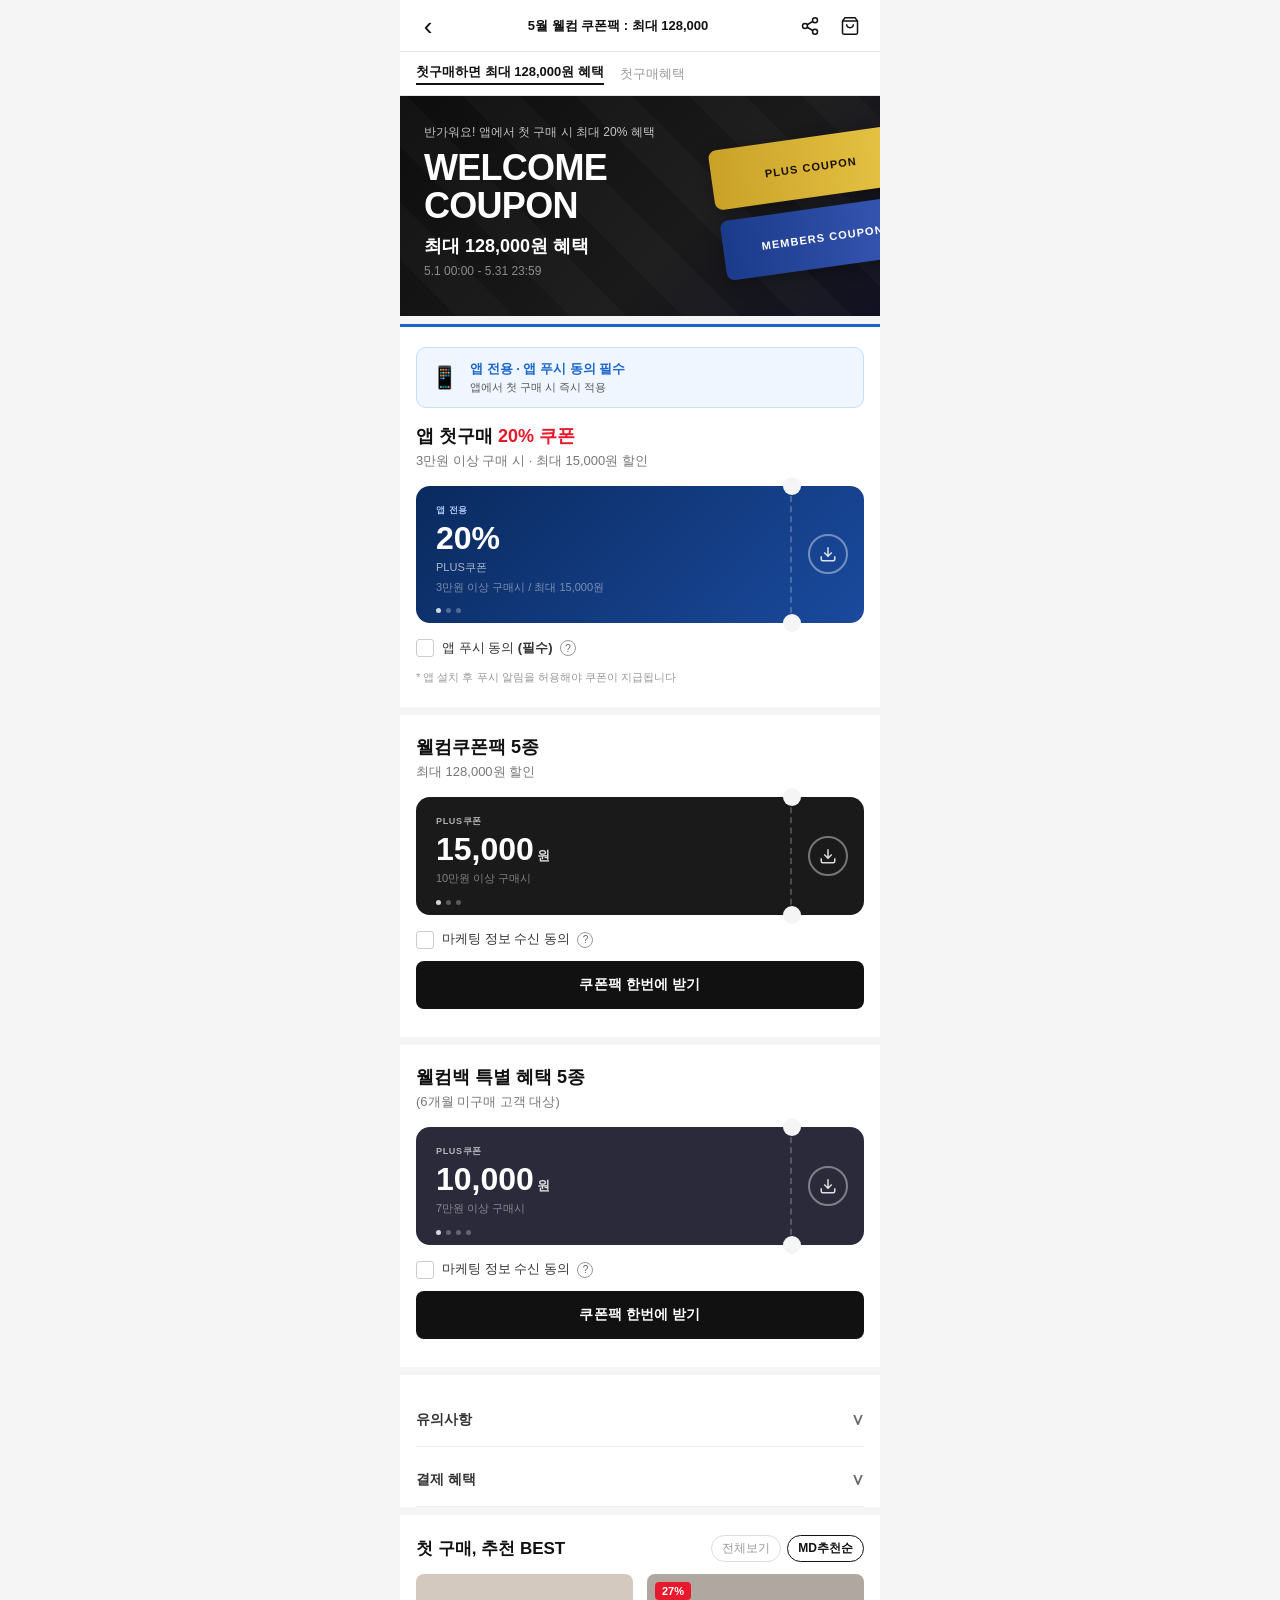
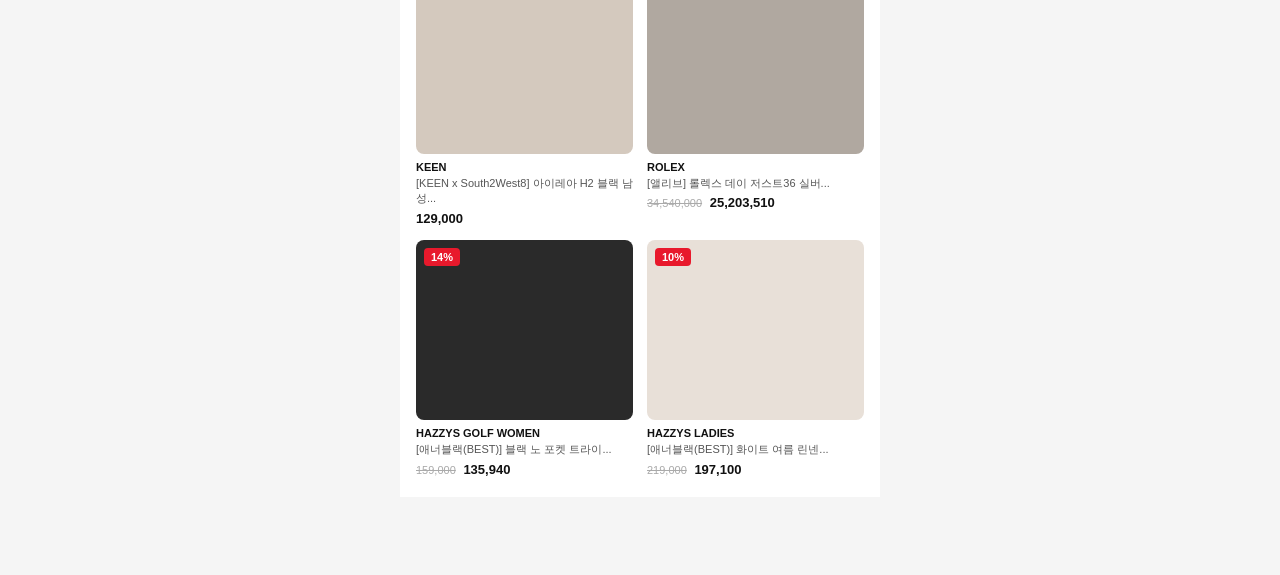
==== commit abd726bf: "deploy: LF몰 캡쳐본 동일 디자인 반영 - 쿠폰카드 노치/다크 배너/앱전용버튼 제거" ====
--- a/coupon.html
+++ b/coupon.html
@@ -9,23 +9,15 @@
 </head>
 <body class="coupon-page">
 
-  <!-- ============================================================
-       HEADER
-  ============================================================ -->
   <header class="coupon-header">
     <a href="index.html" class="back-btn">‹</a>
     <h1 class="coupon-header-title">5월 웰컴 쿠폰팩 : 최대 128,000</h1>
     <div class="coupon-header-icons">
-      <button class="icon-btn" aria-label="공유">
-        <svg width="20" height="20" fill="none" stroke="#111" stroke-width="1.8" viewBox="0 0 24 24"><circle cx="18" cy="5" r="3"/><circle cx="6" cy="12" r="3"/><circle cx="18" cy="19" r="3"/><line x1="8.59" y1="13.51" x2="15.42" y2="17.49"/><line x1="15.41" y1="6.51" x2="8.59" y2="10.49"/></svg>
-      </button>
-      <button class="icon-btn" aria-label="장바구니">
-        <svg width="20" height="20" fill="none" stroke="#111" stroke-width="1.8" viewBox="0 0 24 24"><path d="M6 2 3 6v14a2 2 0 002 2h14a2 2 0 002-2V6l-3-4z"/><line x1="3" y1="6" x2="21" y2="6"/><path d="M16 10a4 4 0 01-8 0"/></svg>
-      </button>
+      <button class="icon-btn" aria-label="공유"><svg width="20" height="20" fill="none" stroke="#111" stroke-width="1.8" viewBox="0 0 24 24"><circle cx="18" cy="5" r="3"/><circle cx="6" cy="12" r="3"/><circle cx="18" cy="19" r="3"/><line x1="8.59" y1="13.51" x2="15.42" y2="17.49"/><line x1="15.41" y1="6.51" x2="8.59" y2="10.49"/></svg></button>
+      <button class="icon-btn" aria-label="장바구니"><svg width="20" height="20" fill="none" stroke="#111" stroke-width="1.8" viewBox="0 0 24 24"><path d="M6 2 3 6v14a2 2 0 002 2h14a2 2 0 002-2V6l-3-4z"/><line x1="3" y1="6" x2="21" y2="6"/><path d="M16 10a4 4 0 01-8 0"/></svg></button>
     </div>
   </header>
 
-  <!-- TAB BAR -->
   <div class="coupon-tab-bar">
     <span class="ctab active">첫구매하면 최대 128,000원 혜택</span>
     <a href="#" class="ctab-link">첫구매혜택</a>
@@ -33,13 +25,9 @@
 
   <main class="coupon-main">
 
-    <!-- ============================================================
-         WELCOME COUPON HERO BANNER
-    ============================================================ -->
     <section class="coupon-hero">
       <div class="coupon-hero-inner">
         <div class="coupon-hero-bg">
-          <!-- 쿠폰 티켓 장식 -->
           <div class="coupon-ticket-deco">
             <div class="ticket t1"><span>PLUS COUPON</span></div>
             <div class="ticket t2"><span>MEMBERS COUPON</span></div>
@@ -54,10 +42,6 @@
       </div>
     </section>
 
-    <!-- ============================================================
-         앱 전용 20% 쿠폰 (최우선 노출)
-         NOTE: NO "한번에 받기" button in this section
-    ============================================================ -->
     <section class="coupon-block app-exclusive-block">
       <div class="app-exclusive-badge">
         <span class="ae-icon">📱</span>
@@ -66,205 +50,91 @@
           <p>앱에서 첫 구매 시 즉시 적용</p>
         </div>
       </div>
-
       <h2 class="coupon-block-title">앱 첫구매 <span class="red">20% 쿠폰</span></h2>
       <p class="coupon-block-subtitle">3만원 이상 구매 시 · 최대 15,000원 할인</p>
-
       <div class="coupon-card-wrap">
         <div class="coupon-card coupon-card--app">
           <div class="coupon-card-left">
             <span class="cc-tag cc-tag--app">앱 전용</span>
-            <div class="cc-amount-row">
-              <span class="cc-amount">20%</span>
-            </div>
+            <div class="cc-amount-row"><span class="cc-amount">20%</span></div>
             <span class="cc-type">PLUS쿠폰</span>
             <span class="cc-cond">3만원 이상 구매시 / 최대 15,000원</span>
           </div>
-          <div class="coupon-divider">
-            <div class="notch notch-top"></div>
-            <div class="notch notch-bottom"></div>
+          <div class="coupon-divider"><div class="notch notch-top"></div><div class="notch notch-bottom"></div></div>
+          <div class="coupon-card-right">
+            <button class="cc-dl-btn" onclick="downloadCoupon(this,'app20')"><svg width="18" height="18" fill="none" stroke="currentColor" stroke-width="2" viewBox="0 0 24 24"><path d="M21 15v4a2 2 0 01-2 2H5a2 2 0 01-2-2v-4"/><polyline points="7 10 12 15 17 10"/><line x1="12" y1="15" x2="12" y2="3"/></svg></button>
           </div>
-          <div class="coupon-card-right">
-            <button class="cc-dl-btn" onclick="downloadCoupon(this, 'app20')">
-              <svg width="18" height="18" fill="none" stroke="currentColor" stroke-width="2" viewBox="0 0 24 24"><path d="M21 15v4a2 2 0 01-2 2H5a2 2 0 01-2-2v-4"/><polyline points="7 10 12 15 17 10"/><line x1="12" y1="15" x2="12" y2="3"/></svg>
-            </button>
-          </div>
-          <div class="coupon-pager-dots">
-            <span class="dot active"></span><span class="dot"></span><span class="dot"></span>
-          </div>
+          <div class="coupon-pager-dots"><span class="dot active"></span><span class="dot"></span><span class="dot"></span></div>
         </div>
       </div>
-
       <label class="marketing-agree">
-        <input type="checkbox" id="push-agree" onchange="updateCouponState()" />
+        <input type="checkbox" id="push-agree" />
         <span class="custom-check"></span>
         <span>앱 푸시 동의 <strong>(필수)</strong> <a href="#" class="agree-link">?</a></span>
       </label>
-
       <p class="coupon-notice">* 앱 설치 후 푸시 알림을 허용해야 쿠폰이 지급됩니다</p>
     </section>
 
-    <!-- ============================================================
-         웰컴쿠폰팩 5종 - ONE representative dark card
-    ============================================================ -->
     <section class="coupon-block">
       <h2 class="coupon-block-title">웰컴쿠폰팩 5종</h2>
       <p class="coupon-block-subtitle">최대 128,000원 할인</p>
-
       <div class="coupon-card-wrap">
         <div class="coupon-card">
           <div class="coupon-card-left">
             <span class="cc-tag">PLUS쿠폰</span>
-            <div class="cc-amount-row">
-              <span class="cc-amount cc-amount--large">15,000</span>
-              <span class="cc-unit">원</span>
-            </div>
+            <div class="cc-amount-row"><span class="cc-amount cc-amount--large">15,000</span><span class="cc-unit">원</span></div>
             <span class="cc-cond">10만원 이상 구매시</span>
           </div>
-          <div class="coupon-divider">
-            <div class="notch notch-top"></div>
-            <div class="notch notch-bottom"></div>
-          </div>
-          <div class="coupon-card-right">
-            <button class="cc-dl-btn" onclick="downloadCoupon(this, 'w1')">
-              <svg width="18" height="18" fill="none" stroke="currentColor" stroke-width="2" viewBox="0 0 24 24"><path d="M21 15v4a2 2 0 01-2 2H5a2 2 0 01-2-2v-4"/><polyline points="7 10 12 15 17 10"/><line x1="12" y1="15" x2="12" y2="3"/></svg>
-            </button>
-          </div>
-          <div class="coupon-pager-dots">
-            <span class="dot active"></span><span class="dot"></span><span class="dot"></span>
-          </div>
+          <div class="coupon-divider"><div class="notch notch-top"></div><div class="notch notch-bottom"></div></div>
+          <div class="coupon-card-right"><button class="cc-dl-btn" onclick="downloadCoupon(this,'w1')"><svg width="18" height="18" fill="none" stroke="currentColor" stroke-width="2" viewBox="0 0 24 24"><path d="M21 15v4a2 2 0 01-2 2H5a2 2 0 01-2-2v-4"/><polyline points="7 10 12 15 17 10"/><line x1="12" y1="15" x2="12" y2="3"/></svg></button></div>
+          <div class="coupon-pager-dots"><span class="dot active"></span><span class="dot"></span><span class="dot"></span></div>
         </div>
       </div>
-
-      <label class="marketing-agree">
-        <input type="checkbox" id="marketing-agree-welcome" />
-        <span class="custom-check"></span>
-        <span>마케팅 정보 수신 동의 <a href="#" class="agree-link">?</a></span>
-      </label>
-
+      <label class="marketing-agree"><input type="checkbox" id="marketing-agree-welcome" /><span class="custom-check"></span><span>마케팅 정보 수신 동의 <a href="#" class="agree-link">?</a></span></label>
       <button class="receive-btn" onclick="receiveAllCoupons('welcome')">쿠폰팩 한번에 받기</button>
     </section>
 
-    <!-- ============================================================
-         웰컴백 특별 혜택 5종 - ONE representative dark card
-    ============================================================ -->
     <section class="coupon-block">
       <h2 class="coupon-block-title">웰컴백 특별 혜택 5종</h2>
       <p class="coupon-block-subtitle">(6개월 미구매 고객 대상)</p>
-
       <div class="coupon-card-wrap">
         <div class="coupon-card coupon-card--back">
           <div class="coupon-card-left">
             <span class="cc-tag">PLUS쿠폰</span>
-            <div class="cc-amount-row">
-              <span class="cc-amount cc-amount--large">10,000</span>
-              <span class="cc-unit">원</span>
-            </div>
+            <div class="cc-amount-row"><span class="cc-amount cc-amount--large">10,000</span><span class="cc-unit">원</span></div>
             <span class="cc-cond">7만원 이상 구매시</span>
           </div>
-          <div class="coupon-divider">
-            <div class="notch notch-top"></div>
-            <div class="notch notch-bottom"></div>
-          </div>
-          <div class="coupon-card-right">
-            <button class="cc-dl-btn" onclick="downloadCoupon(this, 'b1')">
-              <svg width="18" height="18" fill="none" stroke="currentColor" stroke-width="2" viewBox="0 0 24 24"><path d="M21 15v4a2 2 0 01-2 2H5a2 2 0 01-2-2v-4"/><polyline points="7 10 12 15 17 10"/><line x1="12" y1="15" x2="12" y2="3"/></svg>
-            </button>
-          </div>
-          <div class="coupon-pager-dots">
-            <span class="dot active"></span><span class="dot"></span><span class="dot"></span><span class="dot"></span>
-          </div>
+          <div class="coupon-divider"><div class="notch notch-top"></div><div class="notch notch-bottom"></div></div>
+          <div class="coupon-card-right"><button class="cc-dl-btn" onclick="downloadCoupon(this,'b1')"><svg width="18" height="18" fill="none" stroke="currentColor" stroke-width="2" viewBox="0 0 24 24"><path d="M21 15v4a2 2 0 01-2 2H5a2 2 0 01-2-2v-4"/><polyline points="7 10 12 15 17 10"/><line x1="12" y1="15" x2="12" y2="3"/></svg></button></div>
+          <div class="coupon-pager-dots"><span class="dot active"></span><span class="dot"></span><span class="dot"></span><span class="dot"></span></div>
         </div>
       </div>
-
-      <label class="marketing-agree">
-        <input type="checkbox" id="marketing-agree-back" />
-        <span class="custom-check"></span>
-        <span>마케팅 정보 수신 동의 <a href="#" class="agree-link">?</a></span>
-      </label>
-
+      <label class="marketing-agree"><input type="checkbox" id="marketing-agree-back" /><span class="custom-check"></span><span>마케팅 정보 수신 동의 <a href="#" class="agree-link">?</a></span></label>
       <button class="receive-btn" onclick="receiveAllCoupons('back')">쿠폰팩 한번에 받기</button>
     </section>
 
-    <!-- ============================================================
-         ACCORDION: 유의사항 / 결제혜택
-    ============================================================ -->
     <section class="coupon-block accordion-section">
-      <button class="accordion-btn" onclick="toggleAccordion('notice')">
-        유의사항 <span class="acc-arrow" id="notice-arrow">∨</span>
-      </button>
-      <div class="accordion-body" id="notice-body" style="display:none;">
-        <ul class="notice-list">
-          <li>쿠폰은 발급 후 30일 이내 사용 가능합니다.</li>
-          <li>앱 전용 쿠폰은 LF몰 앱에서만 사용 가능합니다.</li>
-          <li>앱 푸시 동의 취소 시 쿠폰이 회수될 수 있습니다.</li>
-          <li>쿠폰은 1인 1회 발급이며 중복 적용 불가합니다.</li>
-          <li>이벤트 기간: 2025년 5월 1일 ~ 5월 31일 23:59</li>
-          <li>쿠폰 관련 문의: LF몰 고객센터 1644-0030</li>
-        </ul>
-      </div>
-
-      <button class="accordion-btn" onclick="toggleAccordion('payment')" style="margin-top:8px;">
-        결제 혜택 <span class="acc-arrow" id="payment-arrow">∨</span>
-      </button>
-      <div class="accordion-body" id="payment-body" style="display:none;">
-        <ul class="notice-list">
-          <li>LF Pay 결제 시 추가 3% 적립</li>
-          <li>KB국민카드 5만원 이상 결제 시 5,000원 즉시 할인</li>
-          <li>무이자 할부 2~6개월 (5만원 이상)</li>
-          <li>삼성페이·카카오페이 결제 시 1% 추가 적립</li>
-        </ul>
-      </div>
+      <button class="accordion-btn" onclick="toggleAccordion('notice')">유의사항 <span class="acc-arrow" id="notice-arrow">∨</span></button>
+      <div class="accordion-body" id="notice-body" style="display:none;"><ul class="notice-list"><li>쿠폰은 발급 후 30일 이내 사용 가능합니다.</li><li>앱 전용 쿠폰은 LF몰 앱에서만 사용 가능합니다.</li><li>앱 푸시 동의 취소 시 쿠폰이 회수될 수 있습니다.</li><li>쿠폰은 1인 1회 발급이며 중복 적용 불가합니다.</li><li>이벤트 기간: 2025년 5월 1일 ~ 5월 31일 23:59</li><li>쿠폰 관련 문의: LF몰 고객센터 1644-0030</li></ul></div>
+      <button class="accordion-btn" onclick="toggleAccordion('payment')" style="margin-top:8px;">결제 혜택 <span class="acc-arrow" id="payment-arrow">∨</span></button>
+      <div class="accordion-body" id="payment-body" style="display:none;"><ul class="notice-list"><li>LF Pay 결제 시 추가 3% 적립</li><li>KB국민카드 5만원 이상 결제 시 5,000원 즉시 할인</li><li>무이자 할부 2~6개월 (5만원 이상)</li><li>삼성페이·카카오페이 결제 시 1% 추가 적립</li></ul></div>
     </section>
 
-    <!-- ============================================================
-         첫 구매 BEST 상품
-    ============================================================ -->
     <section class="coupon-block">
       <div class="section-header" style="padding:0 0 12px;">
         <h2 class="section-title" style="font-size:17px;">첫 구매, 추천 BEST</h2>
-        <div class="sort-tabs">
-          <button class="sort-tab">전체보기</button>
-          <button class="sort-tab active">MD추천순</button>
-        </div>
+        <div class="sort-tabs"><button class="sort-tab">전체보기</button><button class="sort-tab active">MD추천순</button></div>
       </div>
-
       <div class="product-grid">
-        <div class="product-card-v">
-          <div class="product-img" style="background:#d4c9be; height:180px; border-radius:8px;"></div>
-          <p class="product-brand">KEEN</p>
-          <p class="product-name">[KEEN x South2West8] 아이레아 H2 블랙 남성 슬라...</p>
-          <p class="product-price">129,000</p>
-        </div>
-        <div class="product-card-v">
-          <div class="product-img" style="background:#b0a8a0; height:180px; border-radius:8px;"></div>
-          <div class="product-badge">27%</div>
-          <p class="product-brand">ROLEX</p>
-          <p class="product-name">[앨리브] 롤렉스 데이 저스트36 실버 브라이트...</p>
-          <p class="product-price"><span class="orig-price">34,540,000</span> 25,203,510</p>
-        </div>
-        <div class="product-card-v">
-          <div class="product-img" style="background:#2a2a2a; height:180px; border-radius:8px;"></div>
-          <div class="product-badge">14%</div>
-          <p class="product-brand">HAZZYS GOLF WOMEN</p>
-          <p class="product-name">[애너블랙(BEST)] 블랙 노 포켓 트라이앵글 와이드...</p>
-          <p class="product-price"><span class="orig-price">159,000</span> 135,940</p>
-        </div>
-        <div class="product-card-v">
-          <div class="product-img" style="background:#e8e0d8; height:180px; border-radius:8px;"></div>
-          <div class="product-badge">10%</div>
-          <p class="product-brand">HAZZYS LADIES</p>
-          <p class="product-name">[애너블랙(BEST)] 화이트 여성 여름 린넨 반팔...</p>
-          <p class="product-price"><span class="orig-price">219,000</span> 197,100</p>
-        </div>
+        <div class="product-card-v"><div class="product-img" style="background:#d4c9be;height:180px;border-radius:8px;"></div><p class="product-brand">KEEN</p><p class="product-name">[KEEN x South2West8] 아이레아 H2 블랙 남성...</p><p class="product-price">129,000</p></div>
+        <div class="product-card-v"><div class="product-img" style="background:#b0a8a0;height:180px;border-radius:8px;"></div><div class="product-badge">27%</div><p class="product-brand">ROLEX</p><p class="product-name">[앨리브] 롤렉스 데이 저스트36 실버...</p><p class="product-price"><span class="orig-price">34,540,000</span> 25,203,510</p></div>
+        <div class="product-card-v"><div class="product-img" style="background:#2a2a2a;height:180px;border-radius:8px;"></div><div class="product-badge">14%</div><p class="product-brand">HAZZYS GOLF WOMEN</p><p class="product-name">[애너블랙(BEST)] 블랙 노 포켓 트라이...</p><p class="product-price"><span class="orig-price">159,000</span> 135,940</p></div>
+        <div class="product-card-v"><div class="product-img" style="background:#e8e0d8;height:180px;border-radius:8px;"></div><div class="product-badge">10%</div><p class="product-brand">HAZZYS LADIES</p><p class="product-name">[애너블랙(BEST)] 화이트 여름 린넨...</p><p class="product-price"><span class="orig-price">219,000</span> 197,100</p></div>
       </div>
     </section>
 
   </main>
-
-  <!-- 쿠폰 다운로드 토스트 -->
   <div id="toast" class="toast" style="display:none;">쿠폰이 쿠폰함에 담겼어요 🎉</div>
-
   <script src="js/coupon.js"></script>
 </body>
-</html>
+</html>
--- a/css/style.css
+++ b/css/style.css
@@ -1,10 +1,5 @@
-/* ============================================================
-   RESET & BASE
-============================================================ */
 *, *::before, *::after { box-sizing: border-box; margin: 0; padding: 0; }
-
 html { font-size: 16px; }
-
 body {
   font-family: -apple-system, BlinkMacSystemFont, 'Noto Sans KR', 'Apple SD Gothic Neo', sans-serif;
   color: #111;
@@ -14,15 +9,10 @@
   overflow-x: hidden;
   padding-bottom: 70px;
 }
-
 a { text-decoration: none; color: inherit; }
 button { border: none; background: none; cursor: pointer; font-family: inherit; }
 ul { list-style: none; }
 img { display: block; max-width: 100%; }
-
-/* ============================================================
-   COLOR TOKENS
-============================================================ */
 :root {
   --red: #e8192c;
   --lf-black: #111111;
@@ -31,12 +21,7 @@
   --gray-border: #e5e5e5;
   --lf-bg: #f8f8f8;
 }
-
 .red { color: var(--red); }
-
-/* ============================================================
-   ANNOUNCEMENT BAR
-============================================================ */
 .announce-bar {
   background: #111;
   color: #fff;
@@ -49,242 +34,35 @@
   letter-spacing: 0.01em;
 }
 .announce-bar span { flex: 1; }
-.announce-bar .anno-arrow {
-  font-size: 16px;
-  color: #ccc;
-  flex-shrink: 0;
-  margin-left: 8px;
-  line-height: 1;
-}
-
-/* ============================================================
-   HEADER
-============================================================ */
-.header {
-  position: sticky;
-  top: 0;
-  z-index: 100;
-  background: #fff;
-  border-bottom: 1px solid var(--gray-border);
-}
-
-.header-top {
-  display: flex;
-  align-items: center;
-  justify-content: space-between;
-  padding: 10px 16px;
-  height: 52px;
-  position: relative;
-}
-
-.logo {
-  position: absolute;
-  left: 50%;
-  transform: translateX(-50%);
-  font-size: 22px;
-  font-weight: 900;
-  letter-spacing: -2px;
-  color: #111;
-  line-height: 1;
-  user-select: none;
-}
-
+.announce-bar .anno-arrow { font-size: 16px; color: #ccc; flex-shrink: 0; margin-left: 8px; line-height: 1; }
+.header { position: sticky; top: 0; z-index: 100; background: #fff; border-bottom: 1px solid var(--gray-border); }
+.header-top { display: flex; align-items: center; justify-content: space-between; padding: 10px 16px; height: 52px; position: relative; }
+.logo { position: absolute; left: 50%; transform: translateX(-50%); font-size: 22px; font-weight: 900; letter-spacing: -2px; color: #111; line-height: 1; user-select: none; }
 .header-left { display: flex; align-items: center; gap: 6px; }
-
-.badge-member {
-  background: #111;
-  color: #fff;
-  font-size: 11px;
-  font-weight: 700;
-  padding: 4px 10px;
-  border-radius: 14px;
-  white-space: nowrap;
-  letter-spacing: -0.02em;
-}
-
+.badge-member { background: #111; color: #fff; font-size: 11px; font-weight: 700; padding: 4px 10px; border-radius: 14px; white-space: nowrap; letter-spacing: -0.02em; }
 .header-icons { display: flex; gap: 2px; }
-
-.icon-btn {
-  width: 36px; height: 36px;
-  display: flex; align-items: center; justify-content: center;
-  background: none;
-  flex-shrink: 0;
-}
-
-/* ============================================================
-   GNB
-============================================================ */
-.gnb {
-  overflow-x: auto;
-  scrollbar-width: none;
-  -webkit-overflow-scrolling: touch;
-}
+.icon-btn { width: 36px; height: 36px; display: flex; align-items: center; justify-content: center; background: none; flex-shrink: 0; }
+.gnb { overflow-x: auto; scrollbar-width: none; -webkit-overflow-scrolling: touch; }
 .gnb::-webkit-scrollbar { display: none; }
-.gnb ul {
-  display: flex;
-  gap: 0;
-  padding: 0 12px;
-  border-bottom: 1px solid var(--gray-border);
-}
-.gnb li a {
-  display: flex;
-  align-items: center;
-  gap: 3px;
-  padding: 10px 10px;
-  font-size: 13px;
-  color: #666;
-  white-space: nowrap;
-  font-weight: 500;
-  border-bottom: 2px solid transparent;
-  margin-bottom: -1px;
-}
-.gnb li.active a {
-  color: #111;
-  font-weight: 700;
-  border-bottom-color: #111;
-}
-.dot-red {
-  display: inline-block;
-  width: 4px; height: 4px;
-  background: var(--red);
-  border-radius: 50%;
-  margin-left: 1px;
-  vertical-align: middle;
-  flex-shrink: 0;
-}
-
-/* ============================================================
-   PRODUCT CARDS SHARED
-============================================================ */
-.product-scroll {
-  display: flex;
-  gap: 12px;
-  overflow-x: auto;
-  padding: 0 16px 8px;
-  scrollbar-width: none;
-}
+.gnb ul { display: flex; gap: 0; padding: 0 12px; border-bottom: 1px solid var(--gray-border); }
+.gnb li a { display: flex; align-items: center; gap: 3px; padding: 10px 10px; font-size: 13px; color: #666; white-space: nowrap; font-weight: 500; border-bottom: 2px solid transparent; margin-bottom: -1px; }
+.gnb li.active a { color: #111; font-weight: 700; border-bottom-color: #111; }
+.dot-red { display: inline-block; width: 4px; height: 4px; background: var(--red); border-radius: 50%; margin-left: 1px; vertical-align: middle; flex-shrink: 0; }
+.product-scroll { display: flex; gap: 12px; overflow-x: auto; padding: 0 16px 8px; scrollbar-width: none; }
 .product-scroll::-webkit-scrollbar { display: none; }
-
-.product-card {
-  flex: 0 0 150px;
-  position: relative;
-}
-
-.product-img {
-  width: 100%;
-  height: 150px;
-  border-radius: 8px;
-  background: #eee;
-  margin-bottom: 6px;
-}
-
-.product-like {
-  position: absolute;
-  top: 8px;
-  right: 8px;
-  font-size: 18px;
-  color: #fff;
-  text-shadow: 0 1px 3px rgba(0,0,0,.3);
-}
-
-.product-brand {
-  font-size: 12px;
-  font-weight: 700;
-  color: #111;
-  white-space: nowrap;
-  overflow: hidden;
-  text-overflow: ellipsis;
-}
-
-.product-name {
-  font-size: 11px;
-  color: #555;
-  overflow: hidden;
-  text-overflow: ellipsis;
-  white-space: nowrap;
-  margin: 2px 0;
-}
-
-.product-price {
-  font-size: 13px;
-  font-weight: 700;
-}
-
-.discount-rate {
-  color: var(--red);
-  margin-right: 3px;
-}
-
-/* ============================================================
-   SECTION HEADERS
-============================================================ */
-.section-header {
-  display: flex;
-  align-items: center;
-  justify-content: space-between;
-  padding: 20px 16px 10px;
-}
-.section-title {
-  font-size: 18px;
-  font-weight: 700;
-}
-.section-more {
-  font-size: 22px;
-  color: #999;
-  line-height: 1;
-}
-.sub-section-title {
-  font-size: 14px;
-  font-weight: 600;
-  padding: 0 16px 10px;
-  color: #333;
-}
-
-/* ============================================================
-   BOTTOM NAV
-============================================================ */
-.bottom-nav {
-  position: fixed;
-  bottom: 0;
-  left: 50%;
-  transform: translateX(-50%);
-  width: 100%;
-  max-width: 480px;
-  background: #fff;
-  border-top: 1px solid var(--gray-border);
-  display: flex;
-  justify-content: space-around;
-  padding: 8px 0 max(8px, env(safe-area-inset-bottom));
-  z-index: 100;
-}
-
-.bnav-item {
-  display: flex;
-  flex-direction: column;
-  align-items: center;
-  gap: 3px;
-  flex: 1;
-  color: #666;
-  font-size: 10px;
-}
+.product-card { flex: 0 0 150px; position: relative; }
+.product-img { width: 100%; height: 150px; border-radius: 8px; background: #eee; margin-bottom: 6px; }
+.product-like { position: absolute; top: 8px; right: 8px; font-size: 18px; color: #fff; text-shadow: 0 1px 3px rgba(0,0,0,.3); }
+.product-brand { font-size: 12px; font-weight: 700; color: #111; white-space: nowrap; overflow: hidden; text-overflow: ellipsis; }
+.product-name { font-size: 11px; color: #555; overflow: hidden; text-overflow: ellipsis; white-space: nowrap; margin: 2px 0; }
+.product-price { font-size: 13px; font-weight: 700; }
+.discount-rate { color: var(--red); margin-right: 3px; }
+.section-header { display: flex; align-items: center; justify-content: space-between; padding: 20px 16px 10px; }
+.section-title { font-size: 18px; font-weight: 700; }
+.section-more { font-size: 22px; color: #999; line-height: 1; }
+.sub-section-title { font-size: 14px; font-weight: 600; padding: 0 16px 10px; color: #333; }
+.bottom-nav { position: fixed; bottom: 0; left: 50%; transform: translateX(-50%); width: 100%; max-width: 480px; background: #fff; border-top: 1px solid var(--gray-border); display: flex; justify-content: space-around; padding: 8px 0 max(8px, env(safe-area-inset-bottom)); z-index: 100; }
+.bnav-item { display: flex; flex-direction: column; align-items: center; gap: 3px; flex: 1; color: #666; font-size: 10px; }
 .bnav-item.active { color: #111; }
 .bnav-item svg { display: block; }
-
-/* ============================================================
-   SCROLL TOP BTN
-============================================================ */
-.scroll-top-btn {
-  position: fixed;
-  bottom: 80px;
-  right: calc(50% - 240px + 16px);
-  width: 40px; height: 40px;
-  background: rgba(0,0,0,.55);
-  color: #fff;
-  border-radius: 50%;
-  font-size: 18px;
-  display: flex;
-  align-items: center;
-  justify-content: center;
-  box-shadow: 0 2px 8px rgba(0,0,0,.2);
-  z-index: 90;
-}
+.scroll-top-btn { position: fixed; bottom: 80px; right: calc(50% - 240px + 16px); width: 40px; height: 40px; background: rgba(0,0,0,.55); color: #fff; border-radius: 50%; font-size: 18px; display: flex; align-items: center; justify-content: center; box-shadow: 0 2px 8px rgba(0,0,0,.2); z-index: 90; }
--- a/css/coupon.css
+++ b/css/coupon.css
@@ -1,704 +1,85 @@
-/* ============================================================
-   COUPON PAGE STYLES
-============================================================ */
-
-body.coupon-page {
-  background: #f5f5f5;
-}
-
-/* ============================================================
-   COUPON HEADER
-============================================================ */
-.coupon-header {
-  position: sticky;
-  top: 0;
-  z-index: 100;
-  background: #fff;
-  border-bottom: 1px solid #e5e5e5;
-  display: flex;
-  align-items: center;
-  padding: 10px 12px;
-  gap: 4px;
-  height: 52px;
-}
-
-.back-btn {
-  font-size: 26px;
-  color: #111;
-  width: 32px; height: 32px;
-  display: flex; align-items: center; justify-content: center;
-  flex-shrink: 0;
-  line-height: 1;
-}
-
-.coupon-header-title {
-  flex: 1;
-  font-size: 13px;
-  font-weight: 600;
-  color: #111;
-  overflow: hidden;
-  text-overflow: ellipsis;
-  white-space: nowrap;
-  text-align: center;
-}
-
-.coupon-header-icons {
-  display: flex;
-  gap: 4px;
-  flex-shrink: 0;
-}
-
-/* ============================================================
-   TAB BAR
-============================================================ */
-.coupon-tab-bar {
-  background: #fff;
-  border-bottom: 1px solid #e5e5e5;
-  display: flex;
-  align-items: center;
-  padding: 0 16px;
-  gap: 16px;
-  font-size: 13px;
-  height: 44px;
-}
-
-.ctab {
-  font-weight: 700;
-  color: #111;
-  border-bottom: 2px solid #111;
-  padding-bottom: 2px;
-  white-space: nowrap;
-}
-
-.ctab-link {
-  color: #999;
-  font-weight: 500;
-  white-space: nowrap;
-}
-
-/* ============================================================
-   COUPON MAIN
-============================================================ */
-.coupon-main {
-  padding: 0;
-}
-
-/* ============================================================
-   WELCOME COUPON HERO BANNER (dark, ~220px)
-============================================================ */
-.coupon-hero {
-  position: relative;
-  background: #0d0d0d;
-  color: #fff;
-  overflow: hidden;
-  min-height: 220px;
-}
-
-.coupon-hero-inner {
-  position: relative;
-  min-height: 220px;
-}
-
-/* Dark gradient background */
-.coupon-hero-bg {
-  position: absolute;
-  inset: 0;
-  background: linear-gradient(135deg, #0d0d0d 0%, #1a1a1a 60%, #111122 100%);
-  overflow: hidden;
-}
-
-/* Subtle texture overlay */
-.coupon-hero-bg::before {
-  content: '';
-  position: absolute;
-  inset: 0;
-  background: repeating-linear-gradient(
-    45deg,
-    transparent,
-    transparent 40px,
-    rgba(255,255,255,.025) 40px,
-    rgba(255,255,255,.025) 80px
-  );
-}
-
-/* Coupon ticket decorations - right side */
-.coupon-ticket-deco {
-  position: absolute;
-  right: -10px;
-  top: 30px;
-  display: flex;
-  flex-direction: column;
-  gap: 12px;
-  z-index: 1;
-}
-
-.ticket {
-  width: 200px;
-  height: 60px;
-  border-radius: 8px;
-  display: flex;
-  align-items: center;
-  justify-content: center;
-  font-size: 11px;
-  font-weight: 800;
-  letter-spacing: .1em;
-  box-shadow: 0 4px 16px rgba(0,0,0,.3);
-}
-
-.ticket.t1 {
-  background: linear-gradient(90deg, #c9a227, #e8c547);
-  color: #1a1200;
-  transform: rotate(-8deg) translateX(20px);
-  transform-origin: right center;
-}
-
-.ticket.t2 {
-  background: linear-gradient(90deg, #1a3a8a, #3a5ab8);
-  color: #fff;
-  transform: rotate(-8deg) translateX(32px);
-  transform-origin: right center;
-}
-
-/* Hero content text - left/center */
-.coupon-hero-content {
-  position: relative;
-  z-index: 2;
-  padding: 28px 24px 24px;
-  max-width: 60%;
-}
-
-.coupon-hero-eyebrow {
-  font-size: 12px;
-  font-weight: 500;
-  color: rgba(255,255,255,.75);
-  margin-bottom: 8px;
-  line-height: 1.4;
-}
-
-.coupon-hero-title {
-  font-size: 36px;
-  font-weight: 900;
-  color: #fff;
-  line-height: 1.05;
-  margin-bottom: 10px;
-  letter-spacing: -.02em;
-}
-
-.coupon-hero-sub {
-  font-size: 18px;
-  font-weight: 700;
-  color: #fff;
-  margin-bottom: 6px;
-}
-
-.coupon-hero-date {
-  font-size: 12px;
-  color: rgba(255,255,255,.5);
-  font-weight: 400;
-}
-
-/* ============================================================
-   COUPON BLOCK (white card sections)
-============================================================ */
-.coupon-block {
-  background: #fff;
-  margin: 8px 0;
-  padding: 20px 16px 20px;
-}
-
-.coupon-block-title {
-  font-size: 18px;
-  font-weight: 800;
-  color: #111;
-  margin-bottom: 4px;
-}
-
-.coupon-block-subtitle {
-  font-size: 13px;
-  color: #777;
-  margin-bottom: 16px;
-}
-
-/* ============================================================
-   앱 전용 블록 (blue top border)
-============================================================ */
-.app-exclusive-block {
-  border-top: 3px solid #1a66cc;
-}
-
-.app-exclusive-badge {
-  display: flex;
-  align-items: center;
-  gap: 12px;
-  background: #f0f6ff;
-  border-radius: 10px;
-  padding: 12px 14px;
-  margin-bottom: 16px;
-  border: 1px solid #c8deff;
-}
-
-.ae-icon {
-  font-size: 22px;
-  flex-shrink: 0;
-}
-
-.app-exclusive-badge strong {
-  font-size: 13px;
-  color: #1a66cc;
-  display: block;
-  margin-bottom: 2px;
-  font-weight: 700;
-}
-
-.app-exclusive-badge p {
-  font-size: 11px;
-  color: #555;
-}
-
-/* ============================================================
-   COUPON CARDS - pixel-perfect dark cards with notch effect
-============================================================ */
-.coupon-card-wrap {
-  display: flex;
-  flex-direction: column;
-  gap: 12px;
-  margin-bottom: 16px;
-}
-
-/* Base coupon card */
-.coupon-card {
-  position: relative;
-  display: flex;
-  align-items: stretch;
-  background: #1a1a1a;
-  border-radius: 14px;
-  overflow: visible; /* must be visible for notch pseudo-elements */
-  min-height: 100px;
-}
-
-/* App variant */
-.coupon-card--app {
-  background: linear-gradient(135deg, #0a2a5e 0%, #1a4a9e 100%);
-}
-
-/* Welcome-back variant */
-.coupon-card--back {
-  background: #2a2a3a;
-}
-
-/* ---- Card inner container that clips the rounded corners ---- */
-/* We create a inner wrapper via the card having border-radius and overflow:hidden
-   BUT we need the notch circles to poke outside, so we use a different approach:
-   The card itself has overflow:hidden for the background/content,
-   and notches are placed absolutely with z-index on top */
-
-/* LEFT SECTION */
-.coupon-card-left {
-  flex: 1;
-  padding: 18px 20px 28px 20px; /* extra bottom for dots */
-  display: flex;
-  flex-direction: column;
-  gap: 3px;
-  position: relative;
-  /* clip content inside the card radius */
-}
-
-/* DASHED VERTICAL DIVIDER */
-.coupon-divider {
-  position: relative;
-  width: 1px;
-  flex-shrink: 0;
-  /* The actual dashed line */
-  background: none;
-  border-left: 2px dashed rgba(255,255,255,.22);
-  /* Ensure it runs full height of card */
-  align-self: stretch;
-  margin: 0;
-}
-
-/* Notch circles — punch-out semicircle effect
-   Uses the page background color (#f5f5f5) to "cut into" the card
-   Top notch sits at the top of the divider, bottom at the bottom */
-.notch {
-  position: absolute;
-  left: 50%;
-  transform: translateX(-50%);
-  width: 18px;
-  height: 18px;
-  background: #f5f5f5;
-  border-radius: 50%;
-  z-index: 5;
-  pointer-events: none;
-}
-
-.notch-top {
-  top: -9px;
-}
-
-.notch-bottom {
-  bottom: -9px;
-}
-
-/* RIGHT SECTION — download button area */
-.coupon-card-right {
-  width: 72px;
-  display: flex;
-  align-items: center;
-  justify-content: center;
-  padding: 16px 14px;
-  flex-shrink: 0;
-}
-
-/* Download circle button */
-.cc-dl-btn {
-  width: 40px; height: 40px;
-  border: 2px solid rgba(255,255,255,.4);
-  border-radius: 50%;
-  display: flex;
-  align-items: center;
-  justify-content: center;
-  color: rgba(255,255,255,.85);
-  transition: all .2s;
-  flex-shrink: 0;
-  background: transparent;
-}
-
-.cc-dl-btn:hover,
-.cc-dl-btn:active {
-  background: rgba(255,255,255,.15);
-  border-color: rgba(255,255,255,.7);
-  color: #fff;
-}
-
-.cc-dl-btn.downloaded {
-  background: rgba(255,255,255,.18);
-  border-color: rgba(255,255,255,.55);
-}
-
+body.coupon-page { background: #f5f5f5; }
+.coupon-header { position: sticky; top: 0; z-index: 100; background: #fff; border-bottom: 1px solid #e5e5e5; display: flex; align-items: center; padding: 10px 12px; gap: 4px; height: 52px; }
+.back-btn { font-size: 26px; color: #111; width: 32px; height: 32px; display: flex; align-items: center; justify-content: center; flex-shrink: 0; line-height: 1; }
+.coupon-header-title { flex: 1; font-size: 13px; font-weight: 600; color: #111; overflow: hidden; text-overflow: ellipsis; white-space: nowrap; text-align: center; }
+.coupon-header-icons { display: flex; gap: 4px; flex-shrink: 0; }
+.coupon-tab-bar { background: #fff; border-bottom: 1px solid #e5e5e5; display: flex; align-items: center; padding: 0 16px; gap: 16px; font-size: 13px; height: 44px; }
+.ctab { font-weight: 700; color: #111; border-bottom: 2px solid #111; padding-bottom: 2px; white-space: nowrap; }
+.ctab-link { color: #999; font-weight: 500; white-space: nowrap; }
+.coupon-main { padding: 0; }
+.coupon-hero { position: relative; background: #0d0d0d; color: #fff; overflow: hidden; min-height: 220px; }
+.coupon-hero-inner { position: relative; min-height: 220px; }
+.coupon-hero-bg { position: absolute; inset: 0; background: linear-gradient(135deg, #0d0d0d 0%, #1a1a1a 60%, #111122 100%); overflow: hidden; }
+.coupon-hero-bg::before { content: ''; position: absolute; inset: 0; background: repeating-linear-gradient(45deg, transparent, transparent 40px, rgba(255,255,255,.025) 40px, rgba(255,255,255,.025) 80px); }
+.coupon-ticket-deco { position: absolute; right: -10px; top: 30px; display: flex; flex-direction: column; gap: 12px; z-index: 1; }
+.ticket { width: 200px; height: 60px; border-radius: 8px; display: flex; align-items: center; justify-content: center; font-size: 11px; font-weight: 800; letter-spacing: .1em; box-shadow: 0 4px 16px rgba(0,0,0,.3); }
+.ticket.t1 { background: linear-gradient(90deg, #c9a227, #e8c547); color: #1a1200; transform: rotate(-8deg) translateX(20px); transform-origin: right center; }
+.ticket.t2 { background: linear-gradient(90deg, #1a3a8a, #3a5ab8); color: #fff; transform: rotate(-8deg) translateX(32px); transform-origin: right center; }
+.coupon-hero-content { position: relative; z-index: 2; padding: 28px 24px 24px; max-width: 60%; }
+.coupon-hero-eyebrow { font-size: 12px; font-weight: 500; color: rgba(255,255,255,.75); margin-bottom: 8px; line-height: 1.4; }
+.coupon-hero-title { font-size: 36px; font-weight: 900; color: #fff; line-height: 1.05; margin-bottom: 10px; letter-spacing: -.02em; }
+.coupon-hero-sub { font-size: 18px; font-weight: 700; color: #fff; margin-bottom: 6px; }
+.coupon-hero-date { font-size: 12px; color: rgba(255,255,255,.5); font-weight: 400; }
+.coupon-block { background: #fff; margin: 8px 0; padding: 20px 16px; }
+.coupon-block-title { font-size: 18px; font-weight: 800; color: #111; margin-bottom: 4px; }
+.coupon-block-subtitle { font-size: 13px; color: #777; margin-bottom: 16px; }
+.app-exclusive-block { border-top: 3px solid #1a66cc; }
+.app-exclusive-badge { display: flex; align-items: center; gap: 12px; background: #f0f6ff; border-radius: 10px; padding: 12px 14px; margin-bottom: 16px; border: 1px solid #c8deff; }
+.ae-icon { font-size: 22px; flex-shrink: 0; }
+.app-exclusive-badge strong { font-size: 13px; color: #1a66cc; display: block; margin-bottom: 2px; font-weight: 700; }
+.app-exclusive-badge p { font-size: 11px; color: #555; }
+.coupon-card-wrap { display: flex; flex-direction: column; gap: 12px; margin-bottom: 16px; }
+.coupon-card { position: relative; display: flex; align-items: stretch; background: #1a1a1a; border-radius: 14px; overflow: visible; min-height: 100px; }
+.coupon-card--app { background: linear-gradient(135deg, #0a2a5e 0%, #1a4a9e 100%); }
+.coupon-card--back { background: #2a2a3a; }
+.coupon-card-left { flex: 1; padding: 18px 20px 28px 20px; display: flex; flex-direction: column; gap: 3px; position: relative; }
+.coupon-divider { position: relative; width: 1px; flex-shrink: 0; background: none; border-left: 2px dashed rgba(255,255,255,.22); align-self: stretch; margin: 0; }
+.notch { position: absolute; left: 50%; transform: translateX(-50%); width: 18px; height: 18px; background: #f5f5f5; border-radius: 50%; z-index: 5; pointer-events: none; }
+.notch-top { top: -9px; }
+.notch-bottom { bottom: -9px; }
+.coupon-card-right { width: 72px; display: flex; align-items: center; justify-content: center; padding: 16px 14px; flex-shrink: 0; }
+.cc-dl-btn { width: 40px; height: 40px; border: 2px solid rgba(255,255,255,.4); border-radius: 50%; display: flex; align-items: center; justify-content: center; color: rgba(255,255,255,.85); transition: all .2s; flex-shrink: 0; background: transparent; }
+.cc-dl-btn:hover,.cc-dl-btn:active { background: rgba(255,255,255,.15); border-color: rgba(255,255,255,.7); color: #fff; }
+.cc-dl-btn.downloaded { background: rgba(255,255,255,.18); border-color: rgba(255,255,255,.55); }
 .cc-dl-btn.downloaded svg { stroke: #7eff7e; }
-
-/* Coupon tag label */
-.cc-tag {
-  display: inline-block;
-  font-size: 9px;
-  font-weight: 700;
-  color: rgba(255,255,255,.65);
-  letter-spacing: .07em;
-  text-transform: uppercase;
-  margin-bottom: 2px;
-}
-
-.cc-tag--app    { color: #aac4f0; }
+.cc-tag { display: inline-block; font-size: 9px; font-weight: 700; color: rgba(255,255,255,.65); letter-spacing: .07em; text-transform: uppercase; margin-bottom: 2px; }
+.cc-tag--app { color: #aac4f0; }
 .cc-tag--members { color: #f0c8aa; }
-
-/* Amount row (number + unit side by side) */
-.cc-amount-row {
-  display: flex;
-  align-items: baseline;
-  gap: 2px;
-}
-
-/* Large discount number (e.g. "15,000") */
-.cc-amount {
-  font-size: 32px;
-  font-weight: 900;
-  color: #fff;
-  line-height: 1.05;
-}
-
-/* Smaller variant for percentage (e.g. "20%") */
-.cc-amount--large {
-  font-size: 32px;
-}
-
-/* Unit "원" */
-.cc-unit {
-  font-size: 13px;
-  font-weight: 600;
-  color: rgba(255,255,255,.85);
-  line-height: 1;
-  margin-left: 1px;
-}
-
-/* Type label (e.g. "PLUS쿠폰") */
-.cc-type {
-  font-size: 11px;
-  color: rgba(255,255,255,.65);
-  font-weight: 500;
-  margin-top: 1px;
-}
-
-/* Condition text */
-.cc-cond {
-  font-size: 11px;
-  color: rgba(255,255,255,.45);
-  margin-top: 2px;
-  line-height: 1.4;
-}
-
-/* Carousel pagination dots — bottom-left of card left section */
-.coupon-pager-dots {
-  position: absolute;
-  bottom: 10px;
-  left: 20px;
-  display: flex;
-  gap: 5px;
-}
-
-.dot {
-  width: 5px; height: 5px;
-  border-radius: 50%;
-  background: rgba(255,255,255,.28);
-  flex-shrink: 0;
-}
-
-.dot.active {
-  background: rgba(255,255,255,.82);
-}
-
-/* ============================================================
-   MARKETING AGREE CHECKBOX
-============================================================ */
-.marketing-agree {
-  display: flex;
-  align-items: center;
-  gap: 8px;
-  margin-bottom: 12px;
-  cursor: pointer;
-  user-select: none;
-}
-
-.marketing-agree input[type="checkbox"] {
-  display: none;
-}
-
-.custom-check {
-  width: 18px; height: 18px;
-  border: 1.5px solid #ccc;
-  border-radius: 3px;
-  display: flex; align-items: center; justify-content: center;
-  flex-shrink: 0;
-  transition: all .15s;
-  background: #fff;
-}
-
-.marketing-agree input:checked + .custom-check {
-  background: #111;
-  border-color: #111;
-}
-
-.marketing-agree input:checked + .custom-check::after {
-  content: '✓';
-  color: #fff;
-  font-size: 11px;
-  font-weight: 700;
-  line-height: 1;
-}
-
-.marketing-agree span:last-child {
-  font-size: 13px;
-  color: #333;
-  line-height: 1.3;
-}
-
-.agree-link {
-  display: inline-flex;
-  align-items: center;
-  justify-content: center;
-  width: 16px; height: 16px;
-  border: 1.5px solid #999;
-  border-radius: 50%;
-  font-size: 10px;
-  color: #666;
-  margin-left: 4px;
-  vertical-align: middle;
-}
-
-/* ============================================================
-   RECEIVE BUTTON ("한번에 받기")
-============================================================ */
-.receive-btn {
-  display: block;
-  width: 100%;
-  padding: 15px 14px;
-  background: #111;
-  color: #fff;
-  font-size: 14px;
-  font-weight: 700;
-  border-radius: 8px;
-  text-align: center;
-  transition: opacity .15s;
-  margin-bottom: 8px;
-  letter-spacing: .01em;
-}
-
-.receive-btn:disabled {
-  background: #ccc;
-  cursor: not-allowed;
-  opacity: 1;
-}
-
-.receive-btn:not(:disabled):hover {
-  opacity: .88;
-}
-
-/* Notice text below card */
-.coupon-notice {
-  font-size: 11px;
-  color: #999;
-  line-height: 1.6;
-  margin-top: 4px;
-}
-
-/* ============================================================
-   ACCORDION
-============================================================ */
-.accordion-section {
-  padding-bottom: 0;
-}
-
-.accordion-btn {
-  width: 100%;
-  display: flex;
-  align-items: center;
-  justify-content: space-between;
-  padding: 15px 0;
-  font-size: 14px;
-  font-weight: 600;
-  color: #333;
-  border-bottom: 1px solid #eee;
-  background: transparent;
-}
-
-.acc-arrow {
-  font-size: 16px;
-  color: #666;
-  transition: transform .22s ease;
-  display: inline-block;
-}
-
-.acc-arrow.open {
-  transform: rotate(180deg);
-}
-
-.accordion-body {
-  padding: 12px 0 8px;
-}
-
-.notice-list li {
-  font-size: 12px;
-  color: #666;
-  padding-left: 12px;
-  position: relative;
-  margin-bottom: 6px;
-  line-height: 1.55;
-}
-
-.notice-list li::before {
-  content: '·';
-  position: absolute;
-  left: 0;
-  color: #999;
-}
-
-/* ============================================================
-   PRODUCT GRID (쿠폰 페이지용 2열)
-============================================================ */
-.product-grid {
-  display: grid;
-  grid-template-columns: 1fr 1fr;
-  gap: 14px;
-}
-
-.product-card-v {
-  position: relative;
-}
-
-.product-badge {
-  position: absolute;
-  top: 8px; left: 8px;
-  background: var(--red, #e8192c);
-  color: #fff;
-  font-size: 11px;
-  font-weight: 700;
-  padding: 3px 7px;
-  border-radius: 4px;
-  z-index: 1;
-}
-
-.product-card-v .product-brand {
-  font-size: 11px;
-  font-weight: 700;
-  color: #111;
-  margin-top: 7px;
-  white-space: nowrap;
-  overflow: hidden;
-  text-overflow: ellipsis;
-}
-
-.product-card-v .product-name {
-  font-size: 11px;
-  color: #555;
-  margin: 3px 0 4px;
-  display: -webkit-box;
-  -webkit-line-clamp: 2;
-  -webkit-box-orient: vertical;
-  overflow: hidden;
-  line-height: 1.45;
-  white-space: normal;
-}
-
-.product-card-v .product-price {
-  font-size: 13px;
-  font-weight: 700;
-  color: #111;
-}
-
-.orig-price {
-  font-size: 11px;
-  font-weight: 400;
-  color: #aaa;
-  text-decoration: line-through;
-  margin-right: 4px;
-}
-
-.sort-tabs {
-  display: flex;
-  gap: 6px;
-}
-
-.sort-tab {
-  font-size: 12px;
-  color: #999;
-  padding: 4px 10px;
-  border: 1px solid #ddd;
-  border-radius: 16px;
-  background: transparent;
-  white-space: nowrap;
-}
-
-.sort-tab.active {
-  color: #111;
-  border-color: #111;
-  font-weight: 600;
-}
-
-/* ============================================================
-   TOAST NOTIFICATION
-============================================================ */
-.toast {
-  position: fixed;
-  bottom: 28px;
-  left: 50%;
-  transform: translateX(-50%);
-  background: rgba(0,0,0,.84);
-  color: #fff;
-  font-size: 14px;
-  font-weight: 600;
-  padding: 12px 24px;
-  border-radius: 24px;
-  z-index: 9999;
-  white-space: nowrap;
-  box-shadow: 0 4px 20px rgba(0,0,0,.25);
-  pointer-events: none;
-}
+.cc-amount-row { display: flex; align-items: baseline; gap: 2px; }
+.cc-amount { font-size: 32px; font-weight: 900; color: #fff; line-height: 1.05; }
+.cc-amount--large { font-size: 32px; }
+.cc-unit { font-size: 13px; font-weight: 600; color: rgba(255,255,255,.85); line-height: 1; margin-left: 1px; }
+.cc-type { font-size: 11px; color: rgba(255,255,255,.65); font-weight: 500; margin-top: 1px; }
+.cc-cond { font-size: 11px; color: rgba(255,255,255,.45); margin-top: 2px; line-height: 1.4; }
+.coupon-pager-dots { position: absolute; bottom: 10px; left: 20px; display: flex; gap: 5px; }
+.dot { width: 5px; height: 5px; border-radius: 50%; background: rgba(255,255,255,.28); flex-shrink: 0; }
+.dot.active { background: rgba(255,255,255,.82); }
+.marketing-agree { display: flex; align-items: center; gap: 8px; margin-bottom: 12px; cursor: pointer; user-select: none; }
+.marketing-agree input[type="checkbox"] { display: none; }
+.custom-check { width: 18px; height: 18px; border: 1.5px solid #ccc; border-radius: 3px; display: flex; align-items: center; justify-content: center; flex-shrink: 0; transition: all .15s; background: #fff; }
+.marketing-agree input:checked + .custom-check { background: #111; border-color: #111; }
+.marketing-agree input:checked + .custom-check::after { content: '\2713'; color: #fff; font-size: 11px; font-weight: 700; line-height: 1; }
+.marketing-agree span:last-child { font-size: 13px; color: #333; line-height: 1.3; }
+.agree-link { display: inline-flex; align-items: center; justify-content: center; width: 16px; height: 16px; border: 1.5px solid #999; border-radius: 50%; font-size: 10px; color: #666; margin-left: 4px; vertical-align: middle; }
+.receive-btn { display: block; width: 100%; padding: 15px 14px; background: #111; color: #fff; font-size: 14px; font-weight: 700; border-radius: 8px; text-align: center; transition: opacity .15s; margin-bottom: 8px; letter-spacing: .01em; }
+.receive-btn:disabled { background: #ccc; cursor: not-allowed; }
+.receive-btn:not(:disabled):hover { opacity: .88; }
+.coupon-notice { font-size: 11px; color: #999; line-height: 1.6; margin-top: 4px; }
+.accordion-section { padding-bottom: 0; }
+.accordion-btn { width: 100%; display: flex; align-items: center; justify-content: space-between; padding: 15px 0; font-size: 14px; font-weight: 600; color: #333; border-bottom: 1px solid #eee; background: transparent; }
+.acc-arrow { font-size: 16px; color: #666; transition: transform .22s ease; display: inline-block; }
+.acc-arrow.open { transform: rotate(180deg); }
+.accordion-body { padding: 12px 0 8px; }
+.notice-list li { font-size: 12px; color: #666; padding-left: 12px; position: relative; margin-bottom: 6px; line-height: 1.55; }
+.notice-list li::before { content: '\00b7'; position: absolute; left: 0; color: #999; }
+.product-grid { display: grid; grid-template-columns: 1fr 1fr; gap: 14px; }
+.product-card-v { position: relative; }
+.product-badge { position: absolute; top: 8px; left: 8px; background: #e8192c; color: #fff; font-size: 11px; font-weight: 700; padding: 3px 7px; border-radius: 4px; z-index: 1; }
+.product-card-v .product-brand { font-size: 11px; font-weight: 700; color: #111; margin-top: 7px; white-space: nowrap; overflow: hidden; text-overflow: ellipsis; }
+.product-card-v .product-name { font-size: 11px; color: #555; margin: 3px 0 4px; display: -webkit-box; -webkit-line-clamp: 2; -webkit-box-orient: vertical; overflow: hidden; line-height: 1.45; white-space: normal; }
+.product-card-v .product-price { font-size: 13px; font-weight: 700; color: #111; }
+.orig-price { font-size: 11px; font-weight: 400; color: #aaa; text-decoration: line-through; margin-right: 4px; }
+.sort-tabs { display: flex; gap: 6px; }
+.sort-tab { font-size: 12px; color: #999; padding: 4px 10px; border: 1px solid #ddd; border-radius: 16px; background: transparent; white-space: nowrap; }
+.sort-tab.active { color: #111; border-color: #111; font-weight: 600; }
+.toast { position: fixed; bottom: 28px; left: 50%; transform: translateX(-50%); background: rgba(0,0,0,.84); color: #fff; font-size: 14px; font-weight: 600; padding: 12px 24px; border-radius: 24px; z-index: 9999; white-space: nowrap; box-shadow: 0 4px 20px rgba(0,0,0,.25); pointer-events: none; }
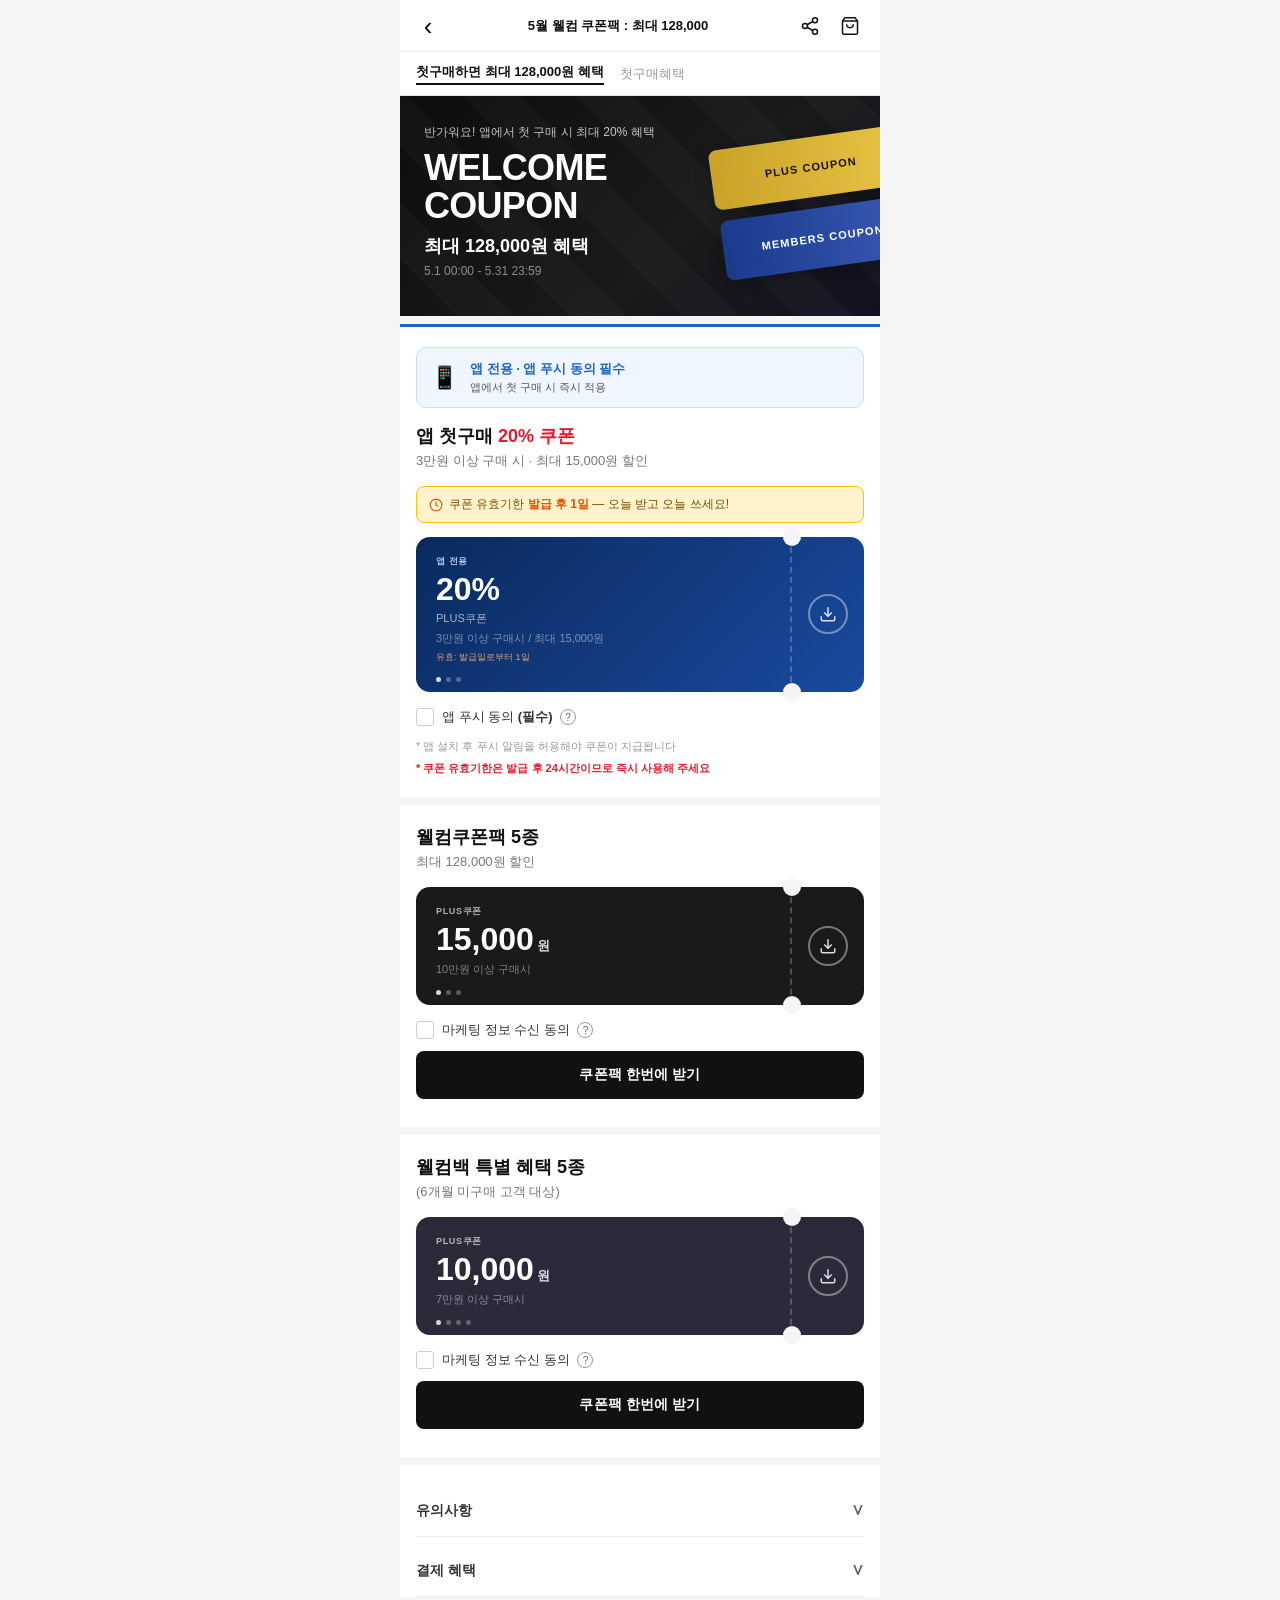
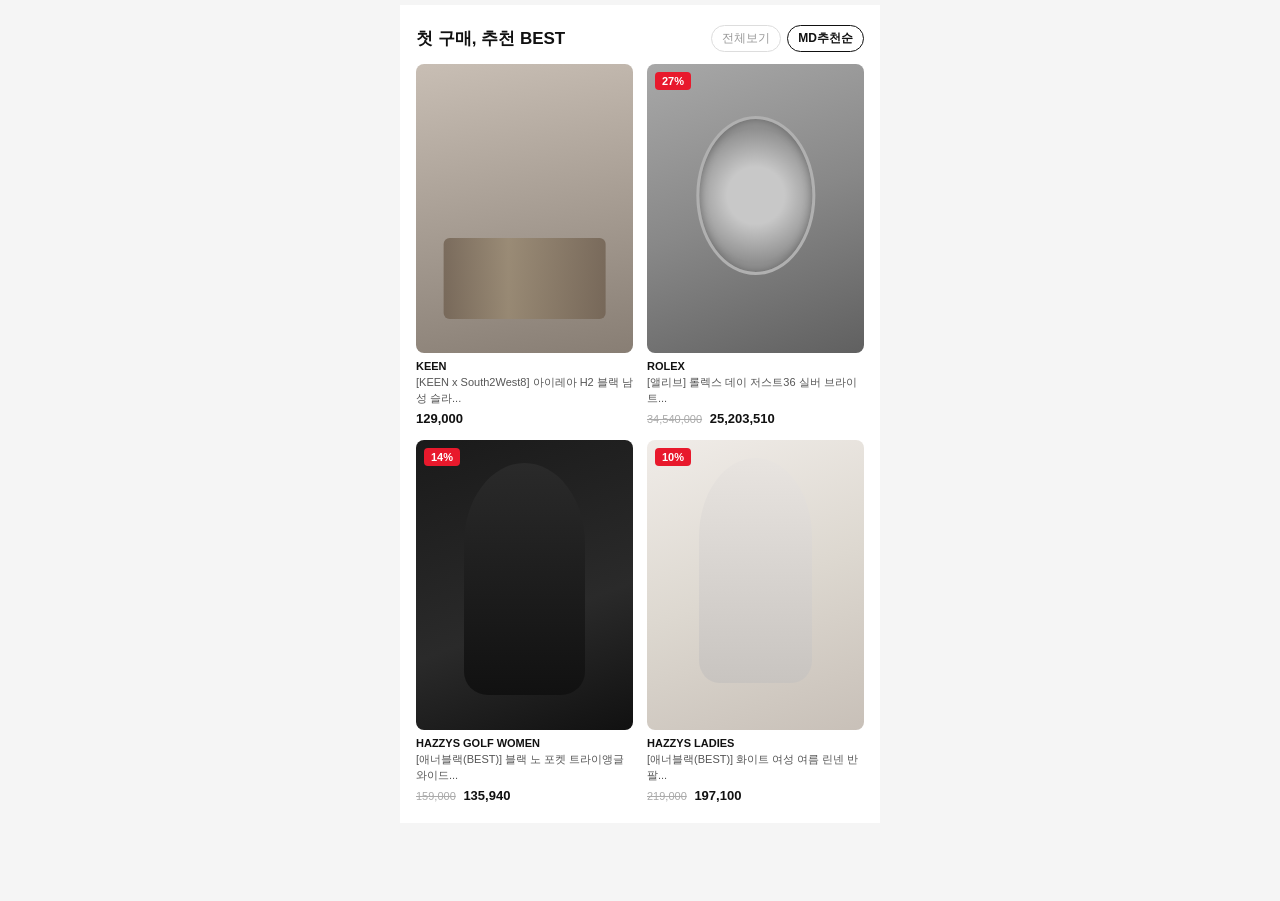
==== commit d528c971: "feat: UX 개선 - 카테고리/추천 레이아웃 개편, 첫구매 배너, FOMO 타이머 추가 - 홈 헤더 회원가입 버튼 제거 - 카테고리 아이콘 원형→라운드 사각형으로 변경 (사진 " ====
--- a/coupon.html
+++ b/coupon.html
@@ -9,15 +9,23 @@
 </head>
 <body class="coupon-page">
 
+  <!-- ============================================================
+       HEADER
+  ============================================================ -->
   <header class="coupon-header">
     <a href="index.html" class="back-btn">‹</a>
     <h1 class="coupon-header-title">5월 웰컴 쿠폰팩 : 최대 128,000</h1>
     <div class="coupon-header-icons">
-      <button class="icon-btn" aria-label="공유"><svg width="20" height="20" fill="none" stroke="#111" stroke-width="1.8" viewBox="0 0 24 24"><circle cx="18" cy="5" r="3"/><circle cx="6" cy="12" r="3"/><circle cx="18" cy="19" r="3"/><line x1="8.59" y1="13.51" x2="15.42" y2="17.49"/><line x1="15.41" y1="6.51" x2="8.59" y2="10.49"/></svg></button>
-      <button class="icon-btn" aria-label="장바구니"><svg width="20" height="20" fill="none" stroke="#111" stroke-width="1.8" viewBox="0 0 24 24"><path d="M6 2 3 6v14a2 2 0 002 2h14a2 2 0 002-2V6l-3-4z"/><line x1="3" y1="6" x2="21" y2="6"/><path d="M16 10a4 4 0 01-8 0"/></svg></button>
+      <button class="icon-btn" aria-label="공유">
+        <svg width="20" height="20" fill="none" stroke="#111" stroke-width="1.8" viewBox="0 0 24 24"><circle cx="18" cy="5" r="3"/><circle cx="6" cy="12" r="3"/><circle cx="18" cy="19" r="3"/><line x1="8.59" y1="13.51" x2="15.42" y2="17.49"/><line x1="15.41" y1="6.51" x2="8.59" y2="10.49"/></svg>
+      </button>
+      <button class="icon-btn" aria-label="장바구니">
+        <svg width="20" height="20" fill="none" stroke="#111" stroke-width="1.8" viewBox="0 0 24 24"><path d="M6 2 3 6v14a2 2 0 002 2h14a2 2 0 002-2V6l-3-4z"/><line x1="3" y1="6" x2="21" y2="6"/><path d="M16 10a4 4 0 01-8 0"/></svg>
+      </button>
     </div>
   </header>
 
+  <!-- TAB BAR -->
   <div class="coupon-tab-bar">
     <span class="ctab active">첫구매하면 최대 128,000원 혜택</span>
     <a href="#" class="ctab-link">첫구매혜택</a>
@@ -25,6 +33,9 @@
 
   <main class="coupon-main">
 
+    <!-- ============================================================
+         WELCOME COUPON HERO BANNER
+    ============================================================ -->
     <section class="coupon-hero">
       <div class="coupon-hero-inner">
         <div class="coupon-hero-bg">
@@ -42,6 +53,9 @@
       </div>
     </section>
 
+    <!-- ============================================================
+         앱 전용 20% 쿠폰
+    ============================================================ -->
     <section class="coupon-block app-exclusive-block">
       <div class="app-exclusive-badge">
         <span class="ae-icon">📱</span>
@@ -50,91 +64,228 @@
           <p>앱에서 첫 구매 시 즉시 적용</p>
         </div>
       </div>
+
       <h2 class="coupon-block-title">앱 첫구매 <span class="red">20% 쿠폰</span></h2>
       <p class="coupon-block-subtitle">3만원 이상 구매 시 · 최대 15,000원 할인</p>
+
+      <!-- 유효기한 1일 강조 배지 -->
+      <div class="validity-badge">
+        <svg width="14" height="14" fill="none" stroke="currentColor" stroke-width="2" viewBox="0 0 24 24"><circle cx="12" cy="12" r="10"/><polyline points="12 6 12 12 16 14"/></svg>
+        <span>쿠폰 유효기한 <strong>발급 후 1일</strong> — 오늘 받고 오늘 쓰세요!</span>
+      </div>
+
       <div class="coupon-card-wrap">
         <div class="coupon-card coupon-card--app">
           <div class="coupon-card-left">
             <span class="cc-tag cc-tag--app">앱 전용</span>
-            <div class="cc-amount-row"><span class="cc-amount">20%</span></div>
+            <div class="cc-amount-row">
+              <span class="cc-amount">20%</span>
+            </div>
             <span class="cc-type">PLUS쿠폰</span>
             <span class="cc-cond">3만원 이상 구매시 / 최대 15,000원</span>
-          </div>
-          <div class="coupon-divider"><div class="notch notch-top"></div><div class="notch notch-bottom"></div></div>
+            <span class="cc-expire">유효: 발급일로부터 1일</span>
+          </div>
+          <div class="coupon-divider">
+            <div class="notch notch-top"></div>
+            <div class="notch notch-bottom"></div>
+          </div>
           <div class="coupon-card-right">
-            <button class="cc-dl-btn" onclick="downloadCoupon(this,'app20')"><svg width="18" height="18" fill="none" stroke="currentColor" stroke-width="2" viewBox="0 0 24 24"><path d="M21 15v4a2 2 0 01-2 2H5a2 2 0 01-2-2v-4"/><polyline points="7 10 12 15 17 10"/><line x1="12" y1="15" x2="12" y2="3"/></svg></button>
-          </div>
-          <div class="coupon-pager-dots"><span class="dot active"></span><span class="dot"></span><span class="dot"></span></div>
-        </div>
-      </div>
+            <button class="cc-dl-btn" onclick="downloadCoupon(this, 'app20')">
+              <svg width="18" height="18" fill="none" stroke="currentColor" stroke-width="2" viewBox="0 0 24 24"><path d="M21 15v4a2 2 0 01-2 2H5a2 2 0 01-2-2v-4"/><polyline points="7 10 12 15 17 10"/><line x1="12" y1="15" x2="12" y2="3"/></svg>
+            </button>
+          </div>
+          <div class="coupon-pager-dots">
+            <span class="dot active"></span><span class="dot"></span><span class="dot"></span>
+          </div>
+        </div>
+      </div>
+
       <label class="marketing-agree">
-        <input type="checkbox" id="push-agree" />
+        <input type="checkbox" id="push-agree" onchange="updateCouponState()" />
         <span class="custom-check"></span>
         <span>앱 푸시 동의 <strong>(필수)</strong> <a href="#" class="agree-link">?</a></span>
       </label>
+
       <p class="coupon-notice">* 앱 설치 후 푸시 알림을 허용해야 쿠폰이 지급됩니다</p>
-    </section>
-
+      <p class="coupon-notice coupon-notice--red">* 쿠폰 유효기한은 발급 후 24시간이므로 즉시 사용해 주세요</p>
+    </section>
+
+    <!-- ============================================================
+         웰컴쿠폰팩 5종
+    ============================================================ -->
     <section class="coupon-block">
       <h2 class="coupon-block-title">웰컴쿠폰팩 5종</h2>
       <p class="coupon-block-subtitle">최대 128,000원 할인</p>
+
       <div class="coupon-card-wrap">
         <div class="coupon-card">
           <div class="coupon-card-left">
             <span class="cc-tag">PLUS쿠폰</span>
-            <div class="cc-amount-row"><span class="cc-amount cc-amount--large">15,000</span><span class="cc-unit">원</span></div>
+            <div class="cc-amount-row">
+              <span class="cc-amount cc-amount--large">15,000</span>
+              <span class="cc-unit">원</span>
+            </div>
             <span class="cc-cond">10만원 이상 구매시</span>
           </div>
-          <div class="coupon-divider"><div class="notch notch-top"></div><div class="notch notch-bottom"></div></div>
-          <div class="coupon-card-right"><button class="cc-dl-btn" onclick="downloadCoupon(this,'w1')"><svg width="18" height="18" fill="none" stroke="currentColor" stroke-width="2" viewBox="0 0 24 24"><path d="M21 15v4a2 2 0 01-2 2H5a2 2 0 01-2-2v-4"/><polyline points="7 10 12 15 17 10"/><line x1="12" y1="15" x2="12" y2="3"/></svg></button></div>
-          <div class="coupon-pager-dots"><span class="dot active"></span><span class="dot"></span><span class="dot"></span></div>
-        </div>
-      </div>
-      <label class="marketing-agree"><input type="checkbox" id="marketing-agree-welcome" /><span class="custom-check"></span><span>마케팅 정보 수신 동의 <a href="#" class="agree-link">?</a></span></label>
+          <div class="coupon-divider">
+            <div class="notch notch-top"></div>
+            <div class="notch notch-bottom"></div>
+          </div>
+          <div class="coupon-card-right">
+            <button class="cc-dl-btn" onclick="downloadCoupon(this, 'w1')">
+              <svg width="18" height="18" fill="none" stroke="currentColor" stroke-width="2" viewBox="0 0 24 24"><path d="M21 15v4a2 2 0 01-2 2H5a2 2 0 01-2-2v-4"/><polyline points="7 10 12 15 17 10"/><line x1="12" y1="15" x2="12" y2="3"/></svg>
+            </button>
+          </div>
+          <div class="coupon-pager-dots">
+            <span class="dot active"></span><span class="dot"></span><span class="dot"></span>
+          </div>
+        </div>
+      </div>
+
+      <label class="marketing-agree">
+        <input type="checkbox" id="marketing-agree-welcome" />
+        <span class="custom-check"></span>
+        <span>마케팅 정보 수신 동의 <a href="#" class="agree-link">?</a></span>
+      </label>
+
       <button class="receive-btn" onclick="receiveAllCoupons('welcome')">쿠폰팩 한번에 받기</button>
     </section>
 
+    <!-- ============================================================
+         웰컴백 특별 혜택 5종
+    ============================================================ -->
     <section class="coupon-block">
       <h2 class="coupon-block-title">웰컴백 특별 혜택 5종</h2>
       <p class="coupon-block-subtitle">(6개월 미구매 고객 대상)</p>
+
       <div class="coupon-card-wrap">
         <div class="coupon-card coupon-card--back">
           <div class="coupon-card-left">
             <span class="cc-tag">PLUS쿠폰</span>
-            <div class="cc-amount-row"><span class="cc-amount cc-amount--large">10,000</span><span class="cc-unit">원</span></div>
+            <div class="cc-amount-row">
+              <span class="cc-amount cc-amount--large">10,000</span>
+              <span class="cc-unit">원</span>
+            </div>
             <span class="cc-cond">7만원 이상 구매시</span>
           </div>
-          <div class="coupon-divider"><div class="notch notch-top"></div><div class="notch notch-bottom"></div></div>
-          <div class="coupon-card-right"><button class="cc-dl-btn" onclick="downloadCoupon(this,'b1')"><svg width="18" height="18" fill="none" stroke="currentColor" stroke-width="2" viewBox="0 0 24 24"><path d="M21 15v4a2 2 0 01-2 2H5a2 2 0 01-2-2v-4"/><polyline points="7 10 12 15 17 10"/><line x1="12" y1="15" x2="12" y2="3"/></svg></button></div>
-          <div class="coupon-pager-dots"><span class="dot active"></span><span class="dot"></span><span class="dot"></span><span class="dot"></span></div>
-        </div>
-      </div>
-      <label class="marketing-agree"><input type="checkbox" id="marketing-agree-back" /><span class="custom-check"></span><span>마케팅 정보 수신 동의 <a href="#" class="agree-link">?</a></span></label>
+          <div class="coupon-divider">
+            <div class="notch notch-top"></div>
+            <div class="notch notch-bottom"></div>
+          </div>
+          <div class="coupon-card-right">
+            <button class="cc-dl-btn" onclick="downloadCoupon(this, 'b1')">
+              <svg width="18" height="18" fill="none" stroke="currentColor" stroke-width="2" viewBox="0 0 24 24"><path d="M21 15v4a2 2 0 01-2 2H5a2 2 0 01-2-2v-4"/><polyline points="7 10 12 15 17 10"/><line x1="12" y1="15" x2="12" y2="3"/></svg>
+            </button>
+          </div>
+          <div class="coupon-pager-dots">
+            <span class="dot active"></span><span class="dot"></span><span class="dot"></span><span class="dot"></span>
+          </div>
+        </div>
+      </div>
+
+      <label class="marketing-agree">
+        <input type="checkbox" id="marketing-agree-back" />
+        <span class="custom-check"></span>
+        <span>마케팅 정보 수신 동의 <a href="#" class="agree-link">?</a></span>
+      </label>
+
       <button class="receive-btn" onclick="receiveAllCoupons('back')">쿠폰팩 한번에 받기</button>
     </section>
 
+    <!-- ============================================================
+         ACCORDION: 유의사항 / 결제혜택
+    ============================================================ -->
     <section class="coupon-block accordion-section">
-      <button class="accordion-btn" onclick="toggleAccordion('notice')">유의사항 <span class="acc-arrow" id="notice-arrow">∨</span></button>
-      <div class="accordion-body" id="notice-body" style="display:none;"><ul class="notice-list"><li>쿠폰은 발급 후 30일 이내 사용 가능합니다.</li><li>앱 전용 쿠폰은 LF몰 앱에서만 사용 가능합니다.</li><li>앱 푸시 동의 취소 시 쿠폰이 회수될 수 있습니다.</li><li>쿠폰은 1인 1회 발급이며 중복 적용 불가합니다.</li><li>이벤트 기간: 2025년 5월 1일 ~ 5월 31일 23:59</li><li>쿠폰 관련 문의: LF몰 고객센터 1644-0030</li></ul></div>
-      <button class="accordion-btn" onclick="toggleAccordion('payment')" style="margin-top:8px;">결제 혜택 <span class="acc-arrow" id="payment-arrow">∨</span></button>
-      <div class="accordion-body" id="payment-body" style="display:none;"><ul class="notice-list"><li>LF Pay 결제 시 추가 3% 적립</li><li>KB국민카드 5만원 이상 결제 시 5,000원 즉시 할인</li><li>무이자 할부 2~6개월 (5만원 이상)</li><li>삼성페이·카카오페이 결제 시 1% 추가 적립</li></ul></div>
-    </section>
-
+      <button class="accordion-btn" onclick="toggleAccordion('notice')">
+        유의사항 <span class="acc-arrow" id="notice-arrow">∨</span>
+      </button>
+      <div class="accordion-body" id="notice-body" style="display:none;">
+        <ul class="notice-list">
+          <li>앱 전용 20% 쿠폰은 발급 후 <strong>1일(24시간)</strong> 이내 사용 가능합니다.</li>
+          <li>웰컴쿠폰팩 및 웰컴백 쿠폰은 발급 후 30일 이내 사용 가능합니다.</li>
+          <li>앱 전용 쿠폰은 LF몰 앱에서만 사용 가능합니다.</li>
+          <li>앱 푸시 동의 취소 시 쿠폰이 회수될 수 있습니다.</li>
+          <li>쿠폰은 1인 1회 발급이며 중복 적용 불가합니다.</li>
+          <li>이벤트 기간: 2025년 5월 1일 ~ 5월 31일 23:59</li>
+          <li>쿠폰 관련 문의: LF몰 고객센터 1644-0030</li>
+        </ul>
+      </div>
+
+      <button class="accordion-btn" onclick="toggleAccordion('payment')" style="margin-top:8px;">
+        결제 혜택 <span class="acc-arrow" id="payment-arrow">∨</span>
+      </button>
+      <div class="accordion-body" id="payment-body" style="display:none;">
+        <ul class="notice-list">
+          <li>LF Pay 결제 시 추가 3% 적립</li>
+          <li>KB국민카드 5만원 이상 결제 시 5,000원 즉시 할인</li>
+          <li>무이자 할부 2~6개월 (5만원 이상)</li>
+          <li>삼성페이·카카오페이 결제 시 1% 추가 적립</li>
+        </ul>
+      </div>
+    </section>
+
+    <!-- ============================================================
+         첫 구매 BEST 상품
+    ============================================================ -->
     <section class="coupon-block">
       <div class="section-header" style="padding:0 0 12px;">
         <h2 class="section-title" style="font-size:17px;">첫 구매, 추천 BEST</h2>
-        <div class="sort-tabs"><button class="sort-tab">전체보기</button><button class="sort-tab active">MD추천순</button></div>
-      </div>
+        <div class="sort-tabs">
+          <button class="sort-tab">전체보기</button>
+          <button class="sort-tab active">MD추천순</button>
+        </div>
+      </div>
+
       <div class="product-grid">
-        <div class="product-card-v"><div class="product-img" style="background:#d4c9be;height:180px;border-radius:8px;"></div><p class="product-brand">KEEN</p><p class="product-name">[KEEN x South2West8] 아이레아 H2 블랙 남성...</p><p class="product-price">129,000</p></div>
-        <div class="product-card-v"><div class="product-img" style="background:#b0a8a0;height:180px;border-radius:8px;"></div><div class="product-badge">27%</div><p class="product-brand">ROLEX</p><p class="product-name">[앨리브] 롤렉스 데이 저스트36 실버...</p><p class="product-price"><span class="orig-price">34,540,000</span> 25,203,510</p></div>
-        <div class="product-card-v"><div class="product-img" style="background:#2a2a2a;height:180px;border-radius:8px;"></div><div class="product-badge">14%</div><p class="product-brand">HAZZYS GOLF WOMEN</p><p class="product-name">[애너블랙(BEST)] 블랙 노 포켓 트라이...</p><p class="product-price"><span class="orig-price">159,000</span> 135,940</p></div>
-        <div class="product-card-v"><div class="product-img" style="background:#e8e0d8;height:180px;border-radius:8px;"></div><div class="product-badge">10%</div><p class="product-brand">HAZZYS LADIES</p><p class="product-name">[애너블랙(BEST)] 화이트 여름 린넨...</p><p class="product-price"><span class="orig-price">219,000</span> 197,100</p></div>
+        <div class="product-card-v">
+          <div class="best-img best-img--keen"></div>
+          <p class="product-brand">KEEN</p>
+          <p class="product-name">[KEEN x South2West8] 아이레아 H2 블랙 남성 슬라...</p>
+          <p class="product-price">129,000</p>
+        </div>
+        <div class="product-card-v">
+          <div class="best-img best-img--rolex">
+            <div class="product-badge">27%</div>
+          </div>
+          <p class="product-brand">ROLEX</p>
+          <p class="product-name">[앨리브] 롤렉스 데이 저스트36 실버 브라이트...</p>
+          <p class="product-price"><span class="orig-price">34,540,000</span> 25,203,510</p>
+        </div>
+        <div class="product-card-v">
+          <div class="best-img best-img--hazzys-golf">
+            <div class="product-badge">14%</div>
+          </div>
+          <p class="product-brand">HAZZYS GOLF WOMEN</p>
+          <p class="product-name">[애너블랙(BEST)] 블랙 노 포켓 트라이앵글 와이드...</p>
+          <p class="product-price"><span class="orig-price">159,000</span> 135,940</p>
+        </div>
+        <div class="product-card-v">
+          <div class="best-img best-img--hazzys-ladies">
+            <div class="product-badge">10%</div>
+          </div>
+          <p class="product-brand">HAZZYS LADIES</p>
+          <p class="product-name">[애너블랙(BEST)] 화이트 여성 여름 린넨 반팔...</p>
+          <p class="product-price"><span class="orig-price">219,000</span> 197,100</p>
+        </div>
       </div>
     </section>
 
   </main>
+
+  <!-- 쿠폰 다운로드 토스트 -->
   <div id="toast" class="toast" style="display:none;">쿠폰이 쿠폰함에 담겼어요 🎉</div>
+
+  <!-- FOMO 타이머 (받기 버튼 클릭 시 활성화) -->
+  <div id="fomo-timer" class="fomo-timer" style="display:none;">
+    <div class="fomo-timer-inner">
+      <span class="fomo-flame">🔥</span>
+      <div class="fomo-text">
+        <p class="fomo-label">쿠폰 만료까지</p>
+        <p class="fomo-time" id="fomo-time">23:59:59</p>
+      </div>
+    </div>
+  </div>
+
   <script src="js/coupon.js"></script>
 </body>
-</html>+</html>
--- a/css/coupon.css
+++ b/css/coupon.css
@@ -1,85 +1,849 @@
-body.coupon-page { background: #f5f5f5; }
-.coupon-header { position: sticky; top: 0; z-index: 100; background: #fff; border-bottom: 1px solid #e5e5e5; display: flex; align-items: center; padding: 10px 12px; gap: 4px; height: 52px; }
-.back-btn { font-size: 26px; color: #111; width: 32px; height: 32px; display: flex; align-items: center; justify-content: center; flex-shrink: 0; line-height: 1; }
-.coupon-header-title { flex: 1; font-size: 13px; font-weight: 600; color: #111; overflow: hidden; text-overflow: ellipsis; white-space: nowrap; text-align: center; }
-.coupon-header-icons { display: flex; gap: 4px; flex-shrink: 0; }
-.coupon-tab-bar { background: #fff; border-bottom: 1px solid #e5e5e5; display: flex; align-items: center; padding: 0 16px; gap: 16px; font-size: 13px; height: 44px; }
-.ctab { font-weight: 700; color: #111; border-bottom: 2px solid #111; padding-bottom: 2px; white-space: nowrap; }
-.ctab-link { color: #999; font-weight: 500; white-space: nowrap; }
-.coupon-main { padding: 0; }
-.coupon-hero { position: relative; background: #0d0d0d; color: #fff; overflow: hidden; min-height: 220px; }
-.coupon-hero-inner { position: relative; min-height: 220px; }
-.coupon-hero-bg { position: absolute; inset: 0; background: linear-gradient(135deg, #0d0d0d 0%, #1a1a1a 60%, #111122 100%); overflow: hidden; }
-.coupon-hero-bg::before { content: ''; position: absolute; inset: 0; background: repeating-linear-gradient(45deg, transparent, transparent 40px, rgba(255,255,255,.025) 40px, rgba(255,255,255,.025) 80px); }
-.coupon-ticket-deco { position: absolute; right: -10px; top: 30px; display: flex; flex-direction: column; gap: 12px; z-index: 1; }
-.ticket { width: 200px; height: 60px; border-radius: 8px; display: flex; align-items: center; justify-content: center; font-size: 11px; font-weight: 800; letter-spacing: .1em; box-shadow: 0 4px 16px rgba(0,0,0,.3); }
-.ticket.t1 { background: linear-gradient(90deg, #c9a227, #e8c547); color: #1a1200; transform: rotate(-8deg) translateX(20px); transform-origin: right center; }
-.ticket.t2 { background: linear-gradient(90deg, #1a3a8a, #3a5ab8); color: #fff; transform: rotate(-8deg) translateX(32px); transform-origin: right center; }
-.coupon-hero-content { position: relative; z-index: 2; padding: 28px 24px 24px; max-width: 60%; }
-.coupon-hero-eyebrow { font-size: 12px; font-weight: 500; color: rgba(255,255,255,.75); margin-bottom: 8px; line-height: 1.4; }
-.coupon-hero-title { font-size: 36px; font-weight: 900; color: #fff; line-height: 1.05; margin-bottom: 10px; letter-spacing: -.02em; }
-.coupon-hero-sub { font-size: 18px; font-weight: 700; color: #fff; margin-bottom: 6px; }
-.coupon-hero-date { font-size: 12px; color: rgba(255,255,255,.5); font-weight: 400; }
-.coupon-block { background: #fff; margin: 8px 0; padding: 20px 16px; }
-.coupon-block-title { font-size: 18px; font-weight: 800; color: #111; margin-bottom: 4px; }
-.coupon-block-subtitle { font-size: 13px; color: #777; margin-bottom: 16px; }
-.app-exclusive-block { border-top: 3px solid #1a66cc; }
-.app-exclusive-badge { display: flex; align-items: center; gap: 12px; background: #f0f6ff; border-radius: 10px; padding: 12px 14px; margin-bottom: 16px; border: 1px solid #c8deff; }
-.ae-icon { font-size: 22px; flex-shrink: 0; }
-.app-exclusive-badge strong { font-size: 13px; color: #1a66cc; display: block; margin-bottom: 2px; font-weight: 700; }
-.app-exclusive-badge p { font-size: 11px; color: #555; }
-.coupon-card-wrap { display: flex; flex-direction: column; gap: 12px; margin-bottom: 16px; }
-.coupon-card { position: relative; display: flex; align-items: stretch; background: #1a1a1a; border-radius: 14px; overflow: visible; min-height: 100px; }
-.coupon-card--app { background: linear-gradient(135deg, #0a2a5e 0%, #1a4a9e 100%); }
-.coupon-card--back { background: #2a2a3a; }
-.coupon-card-left { flex: 1; padding: 18px 20px 28px 20px; display: flex; flex-direction: column; gap: 3px; position: relative; }
-.coupon-divider { position: relative; width: 1px; flex-shrink: 0; background: none; border-left: 2px dashed rgba(255,255,255,.22); align-self: stretch; margin: 0; }
-.notch { position: absolute; left: 50%; transform: translateX(-50%); width: 18px; height: 18px; background: #f5f5f5; border-radius: 50%; z-index: 5; pointer-events: none; }
-.notch-top { top: -9px; }
-.notch-bottom { bottom: -9px; }
-.coupon-card-right { width: 72px; display: flex; align-items: center; justify-content: center; padding: 16px 14px; flex-shrink: 0; }
-.cc-dl-btn { width: 40px; height: 40px; border: 2px solid rgba(255,255,255,.4); border-radius: 50%; display: flex; align-items: center; justify-content: center; color: rgba(255,255,255,.85); transition: all .2s; flex-shrink: 0; background: transparent; }
-.cc-dl-btn:hover,.cc-dl-btn:active { background: rgba(255,255,255,.15); border-color: rgba(255,255,255,.7); color: #fff; }
-.cc-dl-btn.downloaded { background: rgba(255,255,255,.18); border-color: rgba(255,255,255,.55); }
+/* ============================================================
+   COUPON PAGE STYLES
+============================================================ */
+
+body.coupon-page {
+  background: #f5f5f5;
+}
+
+/* ============================================================
+   COUPON HEADER
+============================================================ */
+.coupon-header {
+  position: sticky;
+  top: 0;
+  z-index: 100;
+  background: #fff;
+  border-bottom: 1px solid #e5e5e5;
+  display: flex;
+  align-items: center;
+  padding: 10px 12px;
+  gap: 4px;
+  height: 52px;
+}
+
+.back-btn {
+  font-size: 26px;
+  color: #111;
+  width: 32px; height: 32px;
+  display: flex; align-items: center; justify-content: center;
+  flex-shrink: 0;
+  line-height: 1;
+}
+
+.coupon-header-title {
+  flex: 1;
+  font-size: 13px;
+  font-weight: 600;
+  color: #111;
+  overflow: hidden;
+  text-overflow: ellipsis;
+  white-space: nowrap;
+  text-align: center;
+}
+
+.coupon-header-icons {
+  display: flex;
+  gap: 4px;
+  flex-shrink: 0;
+}
+
+/* ============================================================
+   TAB BAR
+============================================================ */
+.coupon-tab-bar {
+  background: #fff;
+  border-bottom: 1px solid #e5e5e5;
+  display: flex;
+  align-items: center;
+  padding: 0 16px;
+  gap: 16px;
+  font-size: 13px;
+  height: 44px;
+}
+
+.ctab {
+  font-weight: 700;
+  color: #111;
+  border-bottom: 2px solid #111;
+  padding-bottom: 2px;
+  white-space: nowrap;
+}
+
+.ctab-link {
+  color: #999;
+  font-weight: 500;
+  white-space: nowrap;
+}
+
+/* ============================================================
+   COUPON MAIN
+============================================================ */
+.coupon-main {
+  padding: 0;
+}
+
+/* ============================================================
+   WELCOME COUPON HERO BANNER (dark, ~220px)
+============================================================ */
+.coupon-hero {
+  position: relative;
+  background: #0d0d0d;
+  color: #fff;
+  overflow: hidden;
+  min-height: 220px;
+}
+
+.coupon-hero-inner {
+  position: relative;
+  min-height: 220px;
+}
+
+/* Dark gradient background */
+.coupon-hero-bg {
+  position: absolute;
+  inset: 0;
+  background: linear-gradient(135deg, #0d0d0d 0%, #1a1a1a 60%, #111122 100%);
+  overflow: hidden;
+}
+
+/* Subtle texture overlay */
+.coupon-hero-bg::before {
+  content: '';
+  position: absolute;
+  inset: 0;
+  background: repeating-linear-gradient(
+    45deg,
+    transparent,
+    transparent 40px,
+    rgba(255,255,255,.025) 40px,
+    rgba(255,255,255,.025) 80px
+  );
+}
+
+/* Coupon ticket decorations - right side */
+.coupon-ticket-deco {
+  position: absolute;
+  right: -10px;
+  top: 30px;
+  display: flex;
+  flex-direction: column;
+  gap: 12px;
+  z-index: 1;
+}
+
+.ticket {
+  width: 200px;
+  height: 60px;
+  border-radius: 8px;
+  display: flex;
+  align-items: center;
+  justify-content: center;
+  font-size: 11px;
+  font-weight: 800;
+  letter-spacing: .1em;
+  box-shadow: 0 4px 16px rgba(0,0,0,.3);
+}
+
+.ticket.t1 {
+  background: linear-gradient(90deg, #c9a227, #e8c547);
+  color: #1a1200;
+  transform: rotate(-8deg) translateX(20px);
+  transform-origin: right center;
+}
+
+.ticket.t2 {
+  background: linear-gradient(90deg, #1a3a8a, #3a5ab8);
+  color: #fff;
+  transform: rotate(-8deg) translateX(32px);
+  transform-origin: right center;
+}
+
+/* Hero content text - left/center */
+.coupon-hero-content {
+  position: relative;
+  z-index: 2;
+  padding: 28px 24px 24px;
+  max-width: 60%;
+}
+
+.coupon-hero-eyebrow {
+  font-size: 12px;
+  font-weight: 500;
+  color: rgba(255,255,255,.75);
+  margin-bottom: 8px;
+  line-height: 1.4;
+}
+
+.coupon-hero-title {
+  font-size: 36px;
+  font-weight: 900;
+  color: #fff;
+  line-height: 1.05;
+  margin-bottom: 10px;
+  letter-spacing: -.02em;
+}
+
+.coupon-hero-sub {
+  font-size: 18px;
+  font-weight: 700;
+  color: #fff;
+  margin-bottom: 6px;
+}
+
+.coupon-hero-date {
+  font-size: 12px;
+  color: rgba(255,255,255,.5);
+  font-weight: 400;
+}
+
+/* ============================================================
+   COUPON BLOCK (white card sections)
+============================================================ */
+.coupon-block {
+  background: #fff;
+  margin: 8px 0;
+  padding: 20px 16px 20px;
+}
+
+.coupon-block-title {
+  font-size: 18px;
+  font-weight: 800;
+  color: #111;
+  margin-bottom: 4px;
+}
+
+.coupon-block-subtitle {
+  font-size: 13px;
+  color: #777;
+  margin-bottom: 16px;
+}
+
+/* ============================================================
+   앱 전용 블록 (blue top border)
+============================================================ */
+.app-exclusive-block {
+  border-top: 3px solid #1a66cc;
+}
+
+.app-exclusive-badge {
+  display: flex;
+  align-items: center;
+  gap: 12px;
+  background: #f0f6ff;
+  border-radius: 10px;
+  padding: 12px 14px;
+  margin-bottom: 16px;
+  border: 1px solid #c8deff;
+}
+
+.ae-icon {
+  font-size: 22px;
+  flex-shrink: 0;
+}
+
+.app-exclusive-badge strong {
+  font-size: 13px;
+  color: #1a66cc;
+  display: block;
+  margin-bottom: 2px;
+  font-weight: 700;
+}
+
+.app-exclusive-badge p {
+  font-size: 11px;
+  color: #555;
+}
+
+/* ============================================================
+   COUPON CARDS - pixel-perfect dark cards with notch effect
+============================================================ */
+.coupon-card-wrap {
+  display: flex;
+  flex-direction: column;
+  gap: 12px;
+  margin-bottom: 16px;
+}
+
+/* Base coupon card */
+.coupon-card {
+  position: relative;
+  display: flex;
+  align-items: stretch;
+  background: #1a1a1a;
+  border-radius: 14px;
+  overflow: visible; /* must be visible for notch pseudo-elements */
+  min-height: 100px;
+}
+
+/* App variant */
+.coupon-card--app {
+  background: linear-gradient(135deg, #0a2a5e 0%, #1a4a9e 100%);
+}
+
+/* Welcome-back variant */
+.coupon-card--back {
+  background: #2a2a3a;
+}
+
+/* ---- Card inner container that clips the rounded corners ---- */
+/* We create a inner wrapper via the card having border-radius and overflow:hidden
+   BUT we need the notch circles to poke outside, so we use a different approach:
+   The card itself has overflow:hidden for the background/content,
+   and notches are placed absolutely with z-index on top */
+
+/* LEFT SECTION */
+.coupon-card-left {
+  flex: 1;
+  padding: 18px 20px 28px 20px; /* extra bottom for dots */
+  display: flex;
+  flex-direction: column;
+  gap: 3px;
+  position: relative;
+  /* clip content inside the card radius */
+}
+
+/* DASHED VERTICAL DIVIDER */
+.coupon-divider {
+  position: relative;
+  width: 1px;
+  flex-shrink: 0;
+  /* The actual dashed line */
+  background: none;
+  border-left: 2px dashed rgba(255,255,255,.22);
+  /* Ensure it runs full height of card */
+  align-self: stretch;
+  margin: 0;
+}
+
+/* Notch circles — punch-out semicircle effect
+   Uses the page background color (#f5f5f5) to "cut into" the card
+   Top notch sits at the top of the divider, bottom at the bottom */
+.notch {
+  position: absolute;
+  left: 50%;
+  transform: translateX(-50%);
+  width: 18px;
+  height: 18px;
+  background: #f5f5f5;
+  border-radius: 50%;
+  z-index: 5;
+  pointer-events: none;
+}
+
+.notch-top {
+  top: -9px;
+}
+
+.notch-bottom {
+  bottom: -9px;
+}
+
+/* RIGHT SECTION — download button area */
+.coupon-card-right {
+  width: 72px;
+  display: flex;
+  align-items: center;
+  justify-content: center;
+  padding: 16px 14px;
+  flex-shrink: 0;
+}
+
+/* Download circle button */
+.cc-dl-btn {
+  width: 40px; height: 40px;
+  border: 2px solid rgba(255,255,255,.4);
+  border-radius: 50%;
+  display: flex;
+  align-items: center;
+  justify-content: center;
+  color: rgba(255,255,255,.85);
+  transition: all .2s;
+  flex-shrink: 0;
+  background: transparent;
+}
+
+.cc-dl-btn:hover,
+.cc-dl-btn:active {
+  background: rgba(255,255,255,.15);
+  border-color: rgba(255,255,255,.7);
+  color: #fff;
+}
+
+.cc-dl-btn.downloaded {
+  background: rgba(255,255,255,.18);
+  border-color: rgba(255,255,255,.55);
+}
+
 .cc-dl-btn.downloaded svg { stroke: #7eff7e; }
-.cc-tag { display: inline-block; font-size: 9px; font-weight: 700; color: rgba(255,255,255,.65); letter-spacing: .07em; text-transform: uppercase; margin-bottom: 2px; }
-.cc-tag--app { color: #aac4f0; }
+
+/* Coupon tag label */
+.cc-tag {
+  display: inline-block;
+  font-size: 9px;
+  font-weight: 700;
+  color: rgba(255,255,255,.65);
+  letter-spacing: .07em;
+  text-transform: uppercase;
+  margin-bottom: 2px;
+}
+
+.cc-tag--app    { color: #aac4f0; }
 .cc-tag--members { color: #f0c8aa; }
-.cc-amount-row { display: flex; align-items: baseline; gap: 2px; }
-.cc-amount { font-size: 32px; font-weight: 900; color: #fff; line-height: 1.05; }
-.cc-amount--large { font-size: 32px; }
-.cc-unit { font-size: 13px; font-weight: 600; color: rgba(255,255,255,.85); line-height: 1; margin-left: 1px; }
-.cc-type { font-size: 11px; color: rgba(255,255,255,.65); font-weight: 500; margin-top: 1px; }
-.cc-cond { font-size: 11px; color: rgba(255,255,255,.45); margin-top: 2px; line-height: 1.4; }
-.coupon-pager-dots { position: absolute; bottom: 10px; left: 20px; display: flex; gap: 5px; }
-.dot { width: 5px; height: 5px; border-radius: 50%; background: rgba(255,255,255,.28); flex-shrink: 0; }
-.dot.active { background: rgba(255,255,255,.82); }
-.marketing-agree { display: flex; align-items: center; gap: 8px; margin-bottom: 12px; cursor: pointer; user-select: none; }
-.marketing-agree input[type="checkbox"] { display: none; }
-.custom-check { width: 18px; height: 18px; border: 1.5px solid #ccc; border-radius: 3px; display: flex; align-items: center; justify-content: center; flex-shrink: 0; transition: all .15s; background: #fff; }
-.marketing-agree input:checked + .custom-check { background: #111; border-color: #111; }
-.marketing-agree input:checked + .custom-check::after { content: '\2713'; color: #fff; font-size: 11px; font-weight: 700; line-height: 1; }
-.marketing-agree span:last-child { font-size: 13px; color: #333; line-height: 1.3; }
-.agree-link { display: inline-flex; align-items: center; justify-content: center; width: 16px; height: 16px; border: 1.5px solid #999; border-radius: 50%; font-size: 10px; color: #666; margin-left: 4px; vertical-align: middle; }
-.receive-btn { display: block; width: 100%; padding: 15px 14px; background: #111; color: #fff; font-size: 14px; font-weight: 700; border-radius: 8px; text-align: center; transition: opacity .15s; margin-bottom: 8px; letter-spacing: .01em; }
-.receive-btn:disabled { background: #ccc; cursor: not-allowed; }
-.receive-btn:not(:disabled):hover { opacity: .88; }
-.coupon-notice { font-size: 11px; color: #999; line-height: 1.6; margin-top: 4px; }
-.accordion-section { padding-bottom: 0; }
-.accordion-btn { width: 100%; display: flex; align-items: center; justify-content: space-between; padding: 15px 0; font-size: 14px; font-weight: 600; color: #333; border-bottom: 1px solid #eee; background: transparent; }
-.acc-arrow { font-size: 16px; color: #666; transition: transform .22s ease; display: inline-block; }
-.acc-arrow.open { transform: rotate(180deg); }
-.accordion-body { padding: 12px 0 8px; }
-.notice-list li { font-size: 12px; color: #666; padding-left: 12px; position: relative; margin-bottom: 6px; line-height: 1.55; }
-.notice-list li::before { content: '\00b7'; position: absolute; left: 0; color: #999; }
-.product-grid { display: grid; grid-template-columns: 1fr 1fr; gap: 14px; }
-.product-card-v { position: relative; }
-.product-badge { position: absolute; top: 8px; left: 8px; background: #e8192c; color: #fff; font-size: 11px; font-weight: 700; padding: 3px 7px; border-radius: 4px; z-index: 1; }
-.product-card-v .product-brand { font-size: 11px; font-weight: 700; color: #111; margin-top: 7px; white-space: nowrap; overflow: hidden; text-overflow: ellipsis; }
-.product-card-v .product-name { font-size: 11px; color: #555; margin: 3px 0 4px; display: -webkit-box; -webkit-line-clamp: 2; -webkit-box-orient: vertical; overflow: hidden; line-height: 1.45; white-space: normal; }
-.product-card-v .product-price { font-size: 13px; font-weight: 700; color: #111; }
-.orig-price { font-size: 11px; font-weight: 400; color: #aaa; text-decoration: line-through; margin-right: 4px; }
-.sort-tabs { display: flex; gap: 6px; }
-.sort-tab { font-size: 12px; color: #999; padding: 4px 10px; border: 1px solid #ddd; border-radius: 16px; background: transparent; white-space: nowrap; }
-.sort-tab.active { color: #111; border-color: #111; font-weight: 600; }
-.toast { position: fixed; bottom: 28px; left: 50%; transform: translateX(-50%); background: rgba(0,0,0,.84); color: #fff; font-size: 14px; font-weight: 600; padding: 12px 24px; border-radius: 24px; z-index: 9999; white-space: nowrap; box-shadow: 0 4px 20px rgba(0,0,0,.25); pointer-events: none; }+
+/* Amount row (number + unit side by side) */
+.cc-amount-row {
+  display: flex;
+  align-items: baseline;
+  gap: 2px;
+}
+
+/* Large discount number (e.g. "15,000") */
+.cc-amount {
+  font-size: 32px;
+  font-weight: 900;
+  color: #fff;
+  line-height: 1.05;
+}
+
+/* Smaller variant for percentage (e.g. "20%") */
+.cc-amount--large {
+  font-size: 32px;
+}
+
+/* Unit "원" */
+.cc-unit {
+  font-size: 13px;
+  font-weight: 600;
+  color: rgba(255,255,255,.85);
+  line-height: 1;
+  margin-left: 1px;
+}
+
+/* Type label (e.g. "PLUS쿠폰") */
+.cc-type {
+  font-size: 11px;
+  color: rgba(255,255,255,.65);
+  font-weight: 500;
+  margin-top: 1px;
+}
+
+/* Condition text */
+.cc-cond {
+  font-size: 11px;
+  color: rgba(255,255,255,.45);
+  margin-top: 2px;
+  line-height: 1.4;
+}
+
+/* Carousel pagination dots — bottom-left of card left section */
+.coupon-pager-dots {
+  position: absolute;
+  bottom: 10px;
+  left: 20px;
+  display: flex;
+  gap: 5px;
+}
+
+.dot {
+  width: 5px; height: 5px;
+  border-radius: 50%;
+  background: rgba(255,255,255,.28);
+  flex-shrink: 0;
+}
+
+.dot.active {
+  background: rgba(255,255,255,.82);
+}
+
+/* ============================================================
+   MARKETING AGREE CHECKBOX
+============================================================ */
+.marketing-agree {
+  display: flex;
+  align-items: center;
+  gap: 8px;
+  margin-bottom: 12px;
+  cursor: pointer;
+  user-select: none;
+}
+
+.marketing-agree input[type="checkbox"] {
+  display: none;
+}
+
+.custom-check {
+  width: 18px; height: 18px;
+  border: 1.5px solid #ccc;
+  border-radius: 3px;
+  display: flex; align-items: center; justify-content: center;
+  flex-shrink: 0;
+  transition: all .15s;
+  background: #fff;
+}
+
+.marketing-agree input:checked + .custom-check {
+  background: #111;
+  border-color: #111;
+}
+
+.marketing-agree input:checked + .custom-check::after {
+  content: '✓';
+  color: #fff;
+  font-size: 11px;
+  font-weight: 700;
+  line-height: 1;
+}
+
+.marketing-agree span:last-child {
+  font-size: 13px;
+  color: #333;
+  line-height: 1.3;
+}
+
+.agree-link {
+  display: inline-flex;
+  align-items: center;
+  justify-content: center;
+  width: 16px; height: 16px;
+  border: 1.5px solid #999;
+  border-radius: 50%;
+  font-size: 10px;
+  color: #666;
+  margin-left: 4px;
+  vertical-align: middle;
+}
+
+/* ============================================================
+   RECEIVE BUTTON ("한번에 받기")
+============================================================ */
+.receive-btn {
+  display: block;
+  width: 100%;
+  padding: 15px 14px;
+  background: #111;
+  color: #fff;
+  font-size: 14px;
+  font-weight: 700;
+  border-radius: 8px;
+  text-align: center;
+  transition: opacity .15s;
+  margin-bottom: 8px;
+  letter-spacing: .01em;
+}
+
+.receive-btn:disabled {
+  background: #ccc;
+  cursor: not-allowed;
+  opacity: 1;
+}
+
+.receive-btn:not(:disabled):hover {
+  opacity: .88;
+}
+
+/* Notice text below card */
+.coupon-notice {
+  font-size: 11px;
+  color: #999;
+  line-height: 1.6;
+  margin-top: 4px;
+}
+
+/* ============================================================
+   ACCORDION
+============================================================ */
+.accordion-section {
+  padding-bottom: 0;
+}
+
+.accordion-btn {
+  width: 100%;
+  display: flex;
+  align-items: center;
+  justify-content: space-between;
+  padding: 15px 0;
+  font-size: 14px;
+  font-weight: 600;
+  color: #333;
+  border-bottom: 1px solid #eee;
+  background: transparent;
+}
+
+.acc-arrow {
+  font-size: 16px;
+  color: #666;
+  transition: transform .22s ease;
+  display: inline-block;
+}
+
+.acc-arrow.open {
+  transform: rotate(180deg);
+}
+
+.accordion-body {
+  padding: 12px 0 8px;
+}
+
+.notice-list li {
+  font-size: 12px;
+  color: #666;
+  padding-left: 12px;
+  position: relative;
+  margin-bottom: 6px;
+  line-height: 1.55;
+}
+
+.notice-list li::before {
+  content: '·';
+  position: absolute;
+  left: 0;
+  color: #999;
+}
+
+/* ============================================================
+   VALIDITY BADGE (유효기한 1일 강조)
+============================================================ */
+.validity-badge {
+  display: flex;
+  align-items: center;
+  gap: 6px;
+  background: #fff3cd;
+  border: 1px solid #ffc107;
+  border-radius: 8px;
+  padding: 9px 12px;
+  margin-bottom: 14px;
+  font-size: 12px;
+  color: #7a4f00;
+}
+.validity-badge svg { flex-shrink: 0; color: #e65100; }
+.validity-badge strong { color: #e65100; font-weight: 700; }
+
+/* 유효기한 표기 (카드 내) */
+.cc-expire {
+  font-size: 9px;
+  color: rgba(255,180,100,.85);
+  margin-top: 2px;
+  display: block;
+}
+
+/* 빨간 안내 문구 */
+.coupon-notice--red {
+  color: #e8192c !important;
+  font-weight: 600;
+}
+
+/* ============================================================
+   FOMO TIMER
+============================================================ */
+.fomo-timer {
+  position: fixed;
+  bottom: 86px;
+  right: 16px;
+  z-index: 200;
+  animation: fomoIn .35s cubic-bezier(.34,1.56,.64,1);
+}
+
+@keyframes fomoIn {
+  from { transform: scale(.6) translateY(20px); opacity: 0; }
+  to   { transform: scale(1) translateY(0);     opacity: 1; }
+}
+
+.fomo-timer-inner {
+  background: #e8192c;
+  border-radius: 16px;
+  padding: 10px 14px;
+  display: flex;
+  align-items: center;
+  gap: 8px;
+  box-shadow: 0 4px 20px rgba(232,25,44,.45);
+  min-width: 130px;
+}
+
+.fomo-flame {
+  font-size: 20px;
+  line-height: 1;
+  flex-shrink: 0;
+}
+
+.fomo-text { line-height: 1.2; }
+
+.fomo-label {
+  font-size: 9px;
+  color: rgba(255,255,255,.82);
+  font-weight: 600;
+  letter-spacing: .04em;
+  text-transform: uppercase;
+}
+
+.fomo-time {
+  font-size: 20px;
+  font-weight: 900;
+  color: #fff;
+  letter-spacing: .04em;
+  font-variant-numeric: tabular-nums;
+}
+
+/* ============================================================
+   PRODUCT GRID (쿠폰 페이지용 2열)
+============================================================ */
+.product-grid {
+  display: grid;
+  grid-template-columns: 1fr 1fr;
+  gap: 14px;
+}
+
+.product-card-v {
+  position: relative;
+}
+
+/* 베스트 상품 이미지 - 사진 느낌 플레이스홀더 */
+.best-img {
+  width: 100%;
+  aspect-ratio: 3/4;
+  border-radius: 8px;
+  position: relative;
+  overflow: hidden;
+}
+
+.best-img--keen {
+  background: linear-gradient(170deg, #c8beb4 0%, #a89e94 50%, #887e74 100%);
+}
+.best-img--keen::after {
+  content: '';
+  position: absolute;
+  bottom: 12%; left: 50%;
+  transform: translateX(-50%);
+  width: 75%; height: 28%;
+  background: linear-gradient(90deg, #706050 0%, #988870 40%, #706050 100%);
+  border-radius: 6px;
+  opacity: .8;
+}
+
+.best-img--rolex {
+  background: linear-gradient(160deg, #a8a8a8 0%, #888 50%, #606060 100%);
+}
+.best-img--rolex::after {
+  content: '';
+  position: absolute;
+  top: 18%; left: 50%;
+  transform: translateX(-50%);
+  width: 55%; height: 55%;
+  background: radial-gradient(circle, #c8c8c8 30%, #909090 70%);
+  border-radius: 50%;
+  border: 3px solid #b0b0b0;
+  box-shadow: inset 0 0 8px rgba(0,0,0,.3);
+}
+
+.best-img--hazzys-golf {
+  background: linear-gradient(160deg, #1a1a1a 0%, #2a2a2a 60%, #111 100%);
+}
+.best-img--hazzys-golf::before {
+  content: '';
+  position: absolute;
+  top: 8%; left: 22%;
+  width: 56%; height: 80%;
+  background: linear-gradient(180deg, #2a2a2a 0%, #111 100%);
+  border-radius: 50% 50% 20% 20% / 35% 35% 10% 10%;
+}
+
+.best-img--hazzys-ladies {
+  background: linear-gradient(160deg, #f0ece8 0%, #ddd8d0 50%, #c8c0b8 100%);
+}
+.best-img--hazzys-ladies::before {
+  content: '';
+  position: absolute;
+  top: 6%; left: 24%;
+  width: 52%; height: 78%;
+  background: linear-gradient(180deg, #e8e4e0 0%, #c8c4c0 100%);
+  border-radius: 50% 50% 18% 18% / 35% 35% 10% 10%;
+}
+
+.product-badge {
+  position: absolute;
+  top: 8px; left: 8px;
+  background: var(--red, #e8192c);
+  color: #fff;
+  font-size: 11px;
+  font-weight: 700;
+  padding: 3px 7px;
+  border-radius: 4px;
+  z-index: 1;
+}
+
+.product-card-v .product-brand {
+  font-size: 11px;
+  font-weight: 700;
+  color: #111;
+  margin-top: 7px;
+  white-space: nowrap;
+  overflow: hidden;
+  text-overflow: ellipsis;
+}
+
+.product-card-v .product-name {
+  font-size: 11px;
+  color: #555;
+  margin: 3px 0 4px;
+  display: -webkit-box;
+  -webkit-line-clamp: 2;
+  -webkit-box-orient: vertical;
+  overflow: hidden;
+  line-height: 1.45;
+  white-space: normal;
+}
+
+.product-card-v .product-price {
+  font-size: 13px;
+  font-weight: 700;
+  color: #111;
+}
+
+.orig-price {
+  font-size: 11px;
+  font-weight: 400;
+  color: #aaa;
+  text-decoration: line-through;
+  margin-right: 4px;
+}
+
+.sort-tabs {
+  display: flex;
+  gap: 6px;
+}
+
+.sort-tab {
+  font-size: 12px;
+  color: #999;
+  padding: 4px 10px;
+  border: 1px solid #ddd;
+  border-radius: 16px;
+  background: transparent;
+  white-space: nowrap;
+}
+
+.sort-tab.active {
+  color: #111;
+  border-color: #111;
+  font-weight: 600;
+}
+
+/* ============================================================
+   TOAST NOTIFICATION
+============================================================ */
+.toast {
+  position: fixed;
+  bottom: 28px;
+  left: 50%;
+  transform: translateX(-50%);
+  background: rgba(0,0,0,.84);
+  color: #fff;
+  font-size: 14px;
+  font-weight: 600;
+  padding: 12px 24px;
+  border-radius: 24px;
+  z-index: 9999;
+  white-space: nowrap;
+  box-shadow: 0 4px 20px rgba(0,0,0,.25);
+  pointer-events: none;
+}
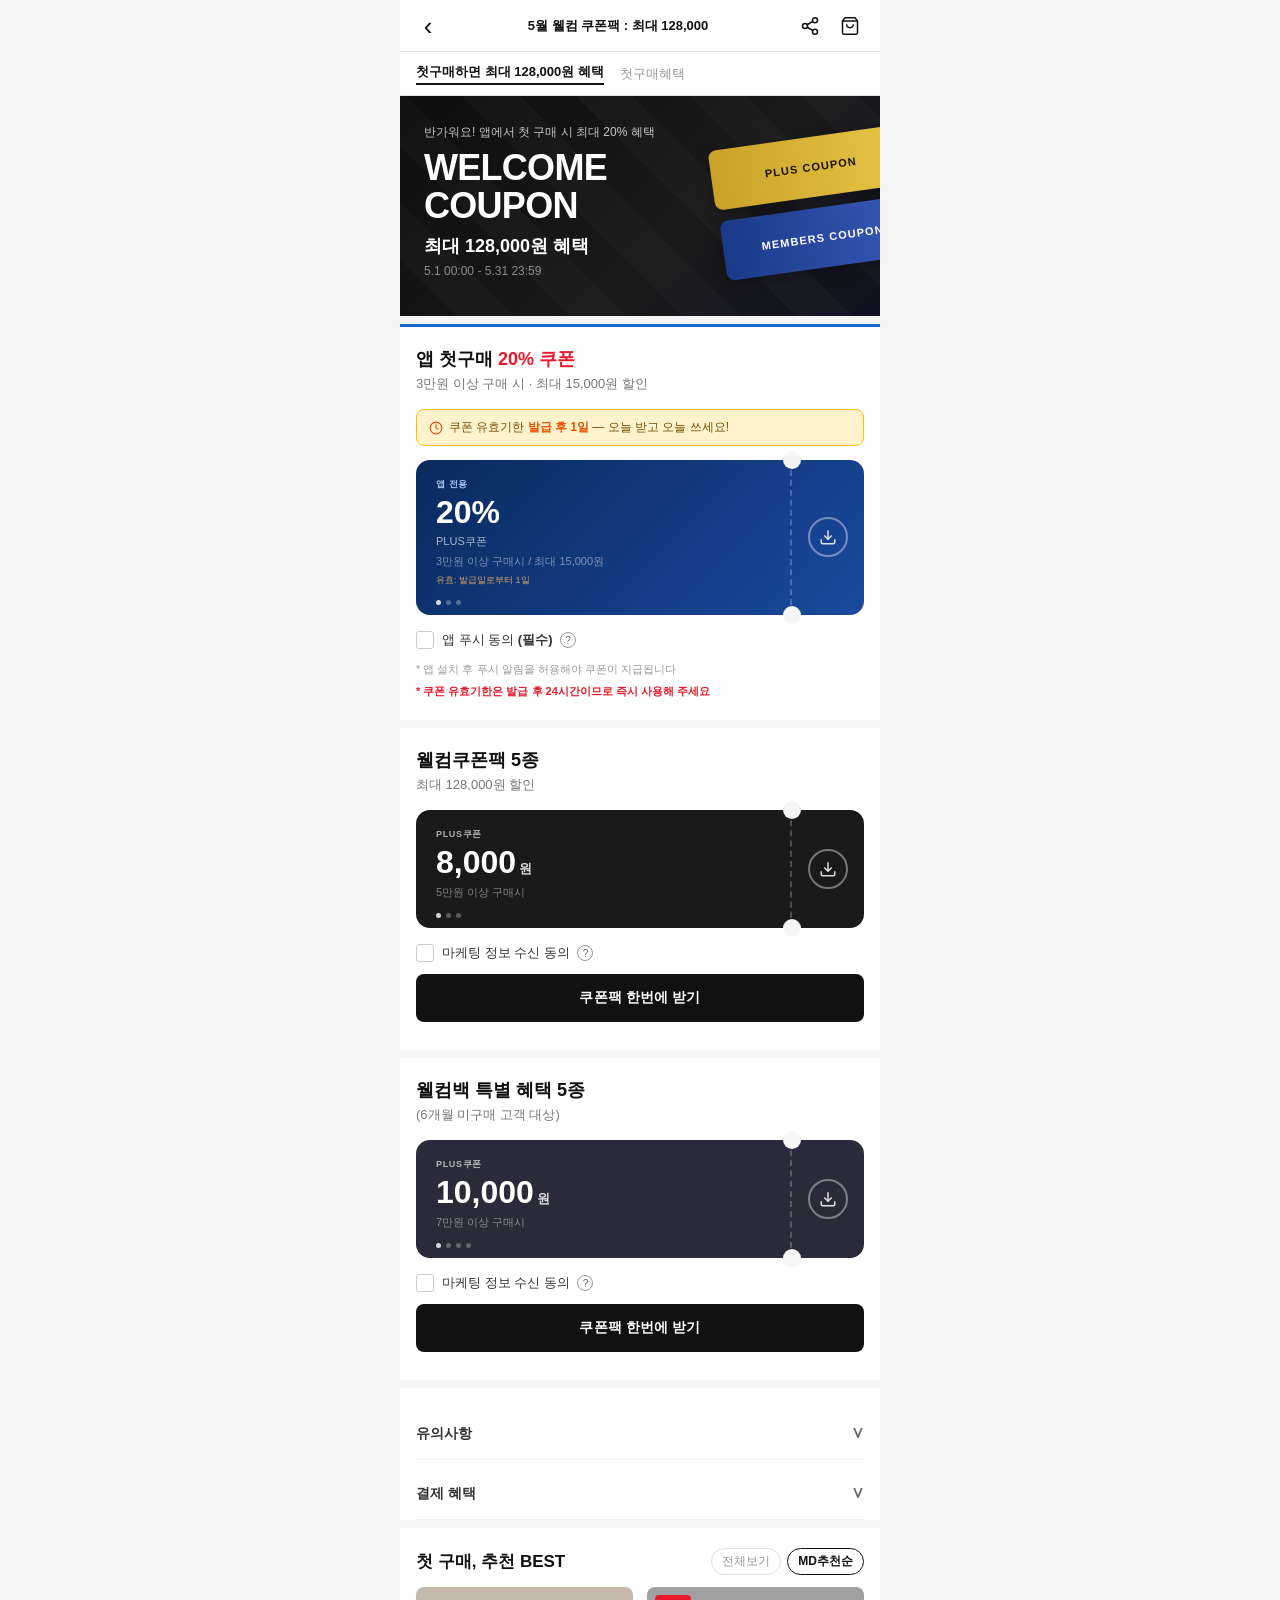
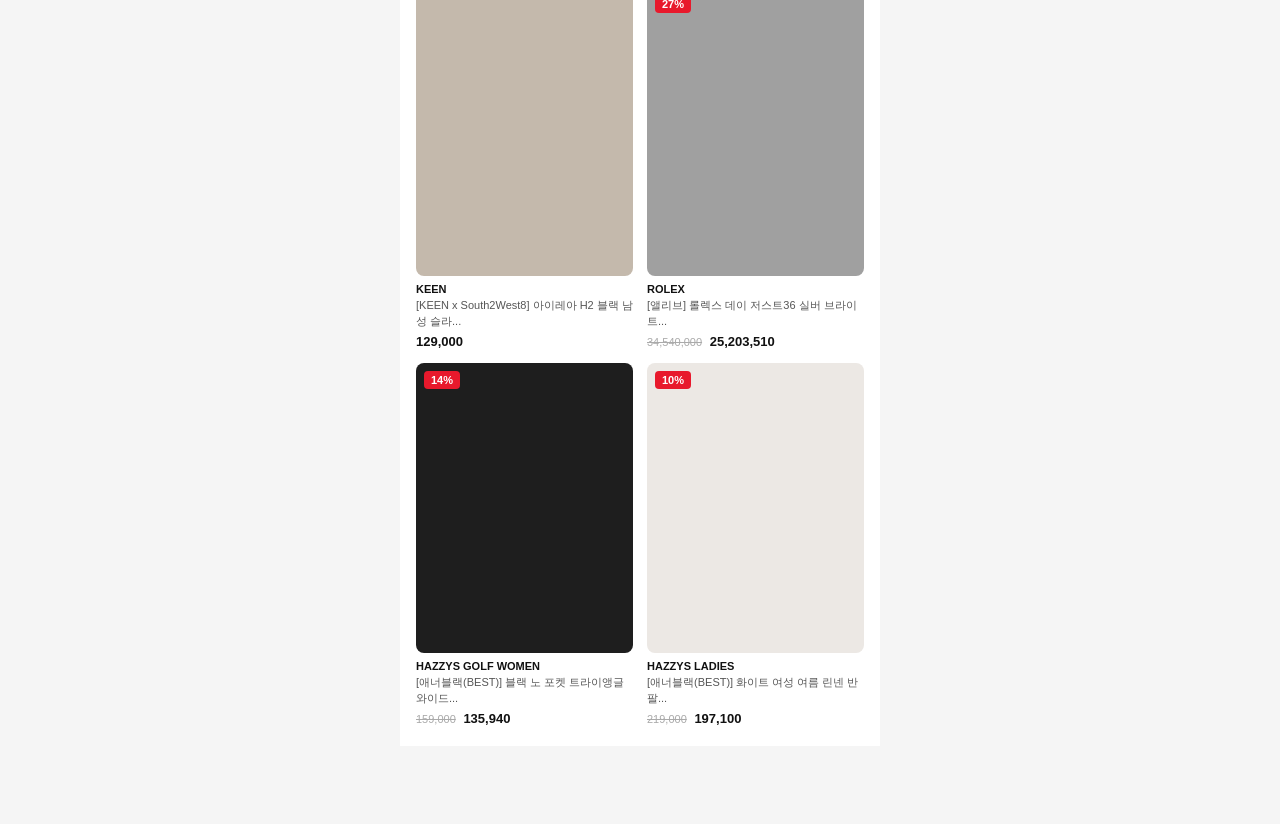
==== commit 59101ba1: "Update popup text, remove app badge, fix welcome coupon amount - Popup: "쿠폰함을 확인해보세요" → "스페셜 쿠폰을 받아가" ====
--- a/coupon.html
+++ b/coupon.html
@@ -57,15 +57,7 @@
          앱 전용 20% 쿠폰
     ============================================================ -->
     <section class="coupon-block app-exclusive-block">
-      <div class="app-exclusive-badge">
-        <span class="ae-icon">📱</span>
-        <div>
-          <strong>앱 전용 · 앱 푸시 동의 필수</strong>
-          <p>앱에서 첫 구매 시 즉시 적용</p>
-        </div>
-      </div>
-
-      <h2 class="coupon-block-title">앱 첫구매 <span class="red">20% 쿠폰</span></h2>
+<h2 class="coupon-block-title">앱 첫구매 <span class="red">20% 쿠폰</span></h2>
       <p class="coupon-block-subtitle">3만원 이상 구매 시 · 최대 15,000원 할인</p>
 
       <!-- 유효기한 1일 강조 배지 -->
@@ -122,10 +114,10 @@
           <div class="coupon-card-left">
             <span class="cc-tag">PLUS쿠폰</span>
             <div class="cc-amount-row">
-              <span class="cc-amount cc-amount--large">15,000</span>
+              <span class="cc-amount cc-amount--large">8,000</span>
               <span class="cc-unit">원</span>
             </div>
-            <span class="cc-cond">10만원 이상 구매시</span>
+            <span class="cc-cond">5만원 이상 구매시</span>
           </div>
           <div class="coupon-divider">
             <div class="notch notch-top"></div>
--- a/css/coupon.css
+++ b/css/coupon.css
@@ -2,848 +2,180 @@
    COUPON PAGE STYLES
 ============================================================ */
 
-body.coupon-page {
-  background: #f5f5f5;
+body.coupon-page { background: #f5f5f5; }
+
+.coupon-header {
+  position: sticky; top: 0; z-index: 100; background: #fff;
+  border-bottom: 1px solid #e5e5e5; display: flex; align-items: center;
+  padding: 10px 12px; gap: 4px; height: 52px;
+}
+.back-btn { font-size: 26px; color: #111; width: 32px; height: 32px; display: flex; align-items: center; justify-content: center; flex-shrink: 0; line-height: 1; }
+.coupon-header-title { flex: 1; font-size: 13px; font-weight: 600; color: #111; overflow: hidden; text-overflow: ellipsis; white-space: nowrap; text-align: center; }
+.coupon-header-icons { display: flex; gap: 4px; flex-shrink: 0; }
+
+.coupon-tab-bar { background: #fff; border-bottom: 1px solid #e5e5e5; display: flex; align-items: center; padding: 0 16px; gap: 16px; font-size: 13px; height: 44px; }
+.ctab { font-weight: 700; color: #111; border-bottom: 2px solid #111; padding-bottom: 2px; white-space: nowrap; }
+.ctab-link { color: #999; font-weight: 500; white-space: nowrap; }
+
+.coupon-main { padding: 0; }
+
+.coupon-hero { position: relative; background: #0d0d0d; color: #fff; overflow: hidden; min-height: 220px; }
+.coupon-hero-inner { position: relative; min-height: 220px; }
+.coupon-hero-bg {
+  position: absolute; inset: 0;
+  background: linear-gradient(135deg, #0d0d0d 0%, #1a1a1a 60%, #111122 100%); overflow: hidden;
+}
+.coupon-hero-bg::before {
+  content: ''; position: absolute; inset: 0;
+  background: repeating-linear-gradient(45deg, transparent, transparent 40px, rgba(255,255,255,.025) 40px, rgba(255,255,255,.025) 80px);
 }
 
-/* ============================================================
-   COUPON HEADER
-============================================================ */
-.coupon-header {
-  position: sticky;
-  top: 0;
-  z-index: 100;
-  background: #fff;
-  border-bottom: 1px solid #e5e5e5;
-  display: flex;
-  align-items: center;
-  padding: 10px 12px;
-  gap: 4px;
-  height: 52px;
+.coupon-ticket-deco { position: absolute; right: -10px; top: 30px; display: flex; flex-direction: column; gap: 12px; z-index: 1; }
+.ticket { width: 200px; height: 60px; border-radius: 8px; display: flex; align-items: center; justify-content: center; font-size: 11px; font-weight: 800; letter-spacing: .1em; box-shadow: 0 4px 16px rgba(0,0,0,.3); }
+.ticket.t1 { background: linear-gradient(90deg, #c9a227, #e8c547); color: #1a1200; transform: rotate(-8deg) translateX(20px); transform-origin: right center; }
+.ticket.t2 { background: linear-gradient(90deg, #1a3a8a, #3a5ab8); color: #fff; transform: rotate(-8deg) translateX(32px); transform-origin: right center; }
+
+.coupon-hero-content { position: relative; z-index: 2; padding: 28px 24px 24px; max-width: 60%; }
+.coupon-hero-eyebrow { font-size: 12px; font-weight: 500; color: rgba(255,255,255,.75); margin-bottom: 8px; line-height: 1.4; }
+.coupon-hero-title { font-size: 36px; font-weight: 900; color: #fff; line-height: 1.05; margin-bottom: 10px; letter-spacing: -.02em; }
+.coupon-hero-sub { font-size: 18px; font-weight: 700; color: #fff; margin-bottom: 6px; }
+.coupon-hero-date { font-size: 12px; color: rgba(255,255,255,.5); font-weight: 400; }
+
+.coupon-block { background: #fff; margin: 8px 0; padding: 20px 16px 20px; }
+.coupon-block-title { font-size: 18px; font-weight: 800; color: #111; margin-bottom: 4px; }
+.coupon-block-subtitle { font-size: 13px; color: #777; margin-bottom: 16px; }
+
+.app-exclusive-block { border-top: 3px solid #1a66cc; }
+.app-exclusive-badge { display: flex; align-items: center; gap: 12px; background: #f0f6ff; border-radius: 10px; padding: 12px 14px; margin-bottom: 16px; border: 1px solid #c8deff; }
+.ae-icon { font-size: 22px; flex-shrink: 0; }
+.app-exclusive-badge strong { font-size: 13px; color: #1a66cc; display: block; margin-bottom: 2px; font-weight: 700; }
+.app-exclusive-badge p { font-size: 11px; color: #555; }
+
+.coupon-card-wrap { display: flex; flex-direction: column; gap: 12px; margin-bottom: 16px; }
+
+.coupon-card {
+  position: relative; display: flex; align-items: stretch;
+  background: #1a1a1a; border-radius: 14px; overflow: visible; min-height: 100px;
 }
+.coupon-card--app { background: linear-gradient(135deg, #0a2a5e 0%, #1a4a9e 100%); }
+.coupon-card--back { background: #2a2a3a; }
 
-.back-btn {
-  font-size: 26px;
-  color: #111;
-  width: 32px; height: 32px;
-  display: flex; align-items: center; justify-content: center;
-  flex-shrink: 0;
-  line-height: 1;
+.coupon-card-left { flex: 1; padding: 18px 20px 28px 20px; display: flex; flex-direction: column; gap: 3px; position: relative; }
+
+.coupon-divider { position: relative; width: 1px; flex-shrink: 0; background: none; border-left: 2px dashed rgba(255,255,255,.22); align-self: stretch; margin: 0; }
+
+.notch { position: absolute; left: 50%; transform: translateX(-50%); width: 18px; height: 18px; background: #f5f5f5; border-radius: 50%; z-index: 5; pointer-events: none; }
+.notch-top { top: -9px; }
+.notch-bottom { bottom: -9px; }
+
+.coupon-card-right { width: 72px; display: flex; align-items: center; justify-content: center; padding: 16px 14px; flex-shrink: 0; }
+
+.cc-dl-btn {
+  width: 40px; height: 40px; border: 2px solid rgba(255,255,255,.4);
+  border-radius: 50%; display: flex; align-items: center; justify-content: center;
+  color: rgba(255,255,255,.85); transition: all .2s; flex-shrink: 0; background: transparent;
 }
+.cc-dl-btn:hover, .cc-dl-btn:active { background: rgba(255,255,255,.15); border-color: rgba(255,255,255,.7); color: #fff; }
+.cc-dl-btn.downloaded { background: rgba(255,255,255,.18); border-color: rgba(255,255,255,.55); }
+.cc-dl-btn.downloaded svg { stroke: #7eff7e; }
 
-.coupon-header-title {
-  flex: 1;
-  font-size: 13px;
-  font-weight: 600;
-  color: #111;
-  overflow: hidden;
-  text-overflow: ellipsis;
-  white-space: nowrap;
-  text-align: center;
-}
+.cc-tag { display: inline-block; font-size: 9px; font-weight: 700; color: rgba(255,255,255,.65); letter-spacing: .07em; text-transform: uppercase; margin-bottom: 2px; }
+.cc-tag--app { color: #aac4f0; }
+.cc-tag--members { color: #f0c8aa; }
 
-.coupon-header-icons {
-  display: flex;
-  gap: 4px;
-  flex-shrink: 0;
-}
+.cc-amount-row { display: flex; align-items: baseline; gap: 2px; }
+.cc-amount { font-size: 32px; font-weight: 900; color: #fff; line-height: 1.05; }
+.cc-amount--large { font-size: 32px; }
+.cc-unit { font-size: 13px; font-weight: 600; color: rgba(255,255,255,.85); line-height: 1; margin-left: 1px; }
+.cc-type { font-size: 11px; color: rgba(255,255,255,.65); font-weight: 500; margin-top: 1px; }
+.cc-cond { font-size: 11px; color: rgba(255,255,255,.45); margin-top: 2px; line-height: 1.4; }
+
+.coupon-pager-dots { position: absolute; bottom: 10px; left: 20px; display: flex; gap: 5px; }
+.dot { width: 5px; height: 5px; border-radius: 50%; background: rgba(255,255,255,.28); flex-shrink: 0; }
+.dot.active { background: rgba(255,255,255,.82); }
+
+.marketing-agree { display: flex; align-items: center; gap: 8px; margin-bottom: 12px; cursor: pointer; user-select: none; }
+.marketing-agree input[type="checkbox"] { display: none; }
+.custom-check { width: 18px; height: 18px; border: 1.5px solid #ccc; border-radius: 3px; display: flex; align-items: center; justify-content: center; flex-shrink: 0; transition: all .15s; background: #fff; }
+.marketing-agree input:checked + .custom-check { background: #111; border-color: #111; }
+.marketing-agree input:checked + .custom-check::after { content: '\2713'; color: #fff; font-size: 11px; font-weight: 700; line-height: 1; }
+.marketing-agree span:last-child { font-size: 13px; color: #333; line-height: 1.3; }
+.agree-link { display: inline-flex; align-items: center; justify-content: center; width: 16px; height: 16px; border: 1.5px solid #999; border-radius: 50%; font-size: 10px; color: #666; margin-left: 4px; vertical-align: middle; }
+
+.receive-btn { display: block; width: 100%; padding: 15px 14px; background: #111; color: #fff; font-size: 14px; font-weight: 700; border-radius: 8px; text-align: center; transition: opacity .15s; margin-bottom: 8px; letter-spacing: .01em; }
+.receive-btn:disabled { background: #ccc; cursor: not-allowed; opacity: 1; }
+.receive-btn:not(:disabled):hover { opacity: .88; }
+
+.coupon-notice { font-size: 11px; color: #999; line-height: 1.6; margin-top: 4px; }
+
+.accordion-section { padding-bottom: 0; }
+.accordion-btn { width: 100%; display: flex; align-items: center; justify-content: space-between; padding: 15px 0; font-size: 14px; font-weight: 600; color: #333; border-bottom: 1px solid #eee; background: transparent; }
+.acc-arrow { font-size: 16px; color: #666; transition: transform .22s ease; display: inline-block; }
+.acc-arrow.open { transform: rotate(180deg); }
+.accordion-body { padding: 12px 0 8px; }
+.notice-list li { font-size: 12px; color: #666; padding-left: 12px; position: relative; margin-bottom: 6px; line-height: 1.55; }
+.notice-list li::before { content: '\00b7'; position: absolute; left: 0; color: #999; }
 
 /* ============================================================
-   TAB BAR
-============================================================ */
-.coupon-tab-bar {
-  background: #fff;
-  border-bottom: 1px solid #e5e5e5;
-  display: flex;
-  align-items: center;
-  padding: 0 16px;
-  gap: 16px;
-  font-size: 13px;
-  height: 44px;
-}
-
-.ctab {
-  font-weight: 700;
-  color: #111;
-  border-bottom: 2px solid #111;
-  padding-bottom: 2px;
-  white-space: nowrap;
-}
-
-.ctab-link {
-  color: #999;
-  font-weight: 500;
-  white-space: nowrap;
-}
-
-/* ============================================================
-   COUPON MAIN
-============================================================ */
-.coupon-main {
-  padding: 0;
-}
-
-/* ============================================================
-   WELCOME COUPON HERO BANNER (dark, ~220px)
-============================================================ */
-.coupon-hero {
-  position: relative;
-  background: #0d0d0d;
-  color: #fff;
-  overflow: hidden;
-  min-height: 220px;
-}
-
-.coupon-hero-inner {
-  position: relative;
-  min-height: 220px;
-}
-
-/* Dark gradient background */
-.coupon-hero-bg {
-  position: absolute;
-  inset: 0;
-  background: linear-gradient(135deg, #0d0d0d 0%, #1a1a1a 60%, #111122 100%);
-  overflow: hidden;
-}
-
-/* Subtle texture overlay */
-.coupon-hero-bg::before {
-  content: '';
-  position: absolute;
-  inset: 0;
-  background: repeating-linear-gradient(
-    45deg,
-    transparent,
-    transparent 40px,
-    rgba(255,255,255,.025) 40px,
-    rgba(255,255,255,.025) 80px
-  );
-}
-
-/* Coupon ticket decorations - right side */
-.coupon-ticket-deco {
-  position: absolute;
-  right: -10px;
-  top: 30px;
-  display: flex;
-  flex-direction: column;
-  gap: 12px;
-  z-index: 1;
-}
-
-.ticket {
-  width: 200px;
-  height: 60px;
-  border-radius: 8px;
-  display: flex;
-  align-items: center;
-  justify-content: center;
-  font-size: 11px;
-  font-weight: 800;
-  letter-spacing: .1em;
-  box-shadow: 0 4px 16px rgba(0,0,0,.3);
-}
-
-.ticket.t1 {
-  background: linear-gradient(90deg, #c9a227, #e8c547);
-  color: #1a1200;
-  transform: rotate(-8deg) translateX(20px);
-  transform-origin: right center;
-}
-
-.ticket.t2 {
-  background: linear-gradient(90deg, #1a3a8a, #3a5ab8);
-  color: #fff;
-  transform: rotate(-8deg) translateX(32px);
-  transform-origin: right center;
-}
-
-/* Hero content text - left/center */
-.coupon-hero-content {
-  position: relative;
-  z-index: 2;
-  padding: 28px 24px 24px;
-  max-width: 60%;
-}
-
-.coupon-hero-eyebrow {
-  font-size: 12px;
-  font-weight: 500;
-  color: rgba(255,255,255,.75);
-  margin-bottom: 8px;
-  line-height: 1.4;
-}
-
-.coupon-hero-title {
-  font-size: 36px;
-  font-weight: 900;
-  color: #fff;
-  line-height: 1.05;
-  margin-bottom: 10px;
-  letter-spacing: -.02em;
-}
-
-.coupon-hero-sub {
-  font-size: 18px;
-  font-weight: 700;
-  color: #fff;
-  margin-bottom: 6px;
-}
-
-.coupon-hero-date {
-  font-size: 12px;
-  color: rgba(255,255,255,.5);
-  font-weight: 400;
-}
-
-/* ============================================================
-   COUPON BLOCK (white card sections)
-============================================================ */
-.coupon-block {
-  background: #fff;
-  margin: 8px 0;
-  padding: 20px 16px 20px;
-}
-
-.coupon-block-title {
-  font-size: 18px;
-  font-weight: 800;
-  color: #111;
-  margin-bottom: 4px;
-}
-
-.coupon-block-subtitle {
-  font-size: 13px;
-  color: #777;
-  margin-bottom: 16px;
-}
-
-/* ============================================================
-   앱 전용 블록 (blue top border)
-============================================================ */
-.app-exclusive-block {
-  border-top: 3px solid #1a66cc;
-}
-
-.app-exclusive-badge {
-  display: flex;
-  align-items: center;
-  gap: 12px;
-  background: #f0f6ff;
-  border-radius: 10px;
-  padding: 12px 14px;
-  margin-bottom: 16px;
-  border: 1px solid #c8deff;
-}
-
-.ae-icon {
-  font-size: 22px;
-  flex-shrink: 0;
-}
-
-.app-exclusive-badge strong {
-  font-size: 13px;
-  color: #1a66cc;
-  display: block;
-  margin-bottom: 2px;
-  font-weight: 700;
-}
-
-.app-exclusive-badge p {
-  font-size: 11px;
-  color: #555;
-}
-
-/* ============================================================
-   COUPON CARDS - pixel-perfect dark cards with notch effect
-============================================================ */
-.coupon-card-wrap {
-  display: flex;
-  flex-direction: column;
-  gap: 12px;
-  margin-bottom: 16px;
-}
-
-/* Base coupon card */
-.coupon-card {
-  position: relative;
-  display: flex;
-  align-items: stretch;
-  background: #1a1a1a;
-  border-radius: 14px;
-  overflow: visible; /* must be visible for notch pseudo-elements */
-  min-height: 100px;
-}
-
-/* App variant */
-.coupon-card--app {
-  background: linear-gradient(135deg, #0a2a5e 0%, #1a4a9e 100%);
-}
-
-/* Welcome-back variant */
-.coupon-card--back {
-  background: #2a2a3a;
-}
-
-/* ---- Card inner container that clips the rounded corners ---- */
-/* We create a inner wrapper via the card having border-radius and overflow:hidden
-   BUT we need the notch circles to poke outside, so we use a different approach:
-   The card itself has overflow:hidden for the background/content,
-   and notches are placed absolutely with z-index on top */
-
-/* LEFT SECTION */
-.coupon-card-left {
-  flex: 1;
-  padding: 18px 20px 28px 20px; /* extra bottom for dots */
-  display: flex;
-  flex-direction: column;
-  gap: 3px;
-  position: relative;
-  /* clip content inside the card radius */
-}
-
-/* DASHED VERTICAL DIVIDER */
-.coupon-divider {
-  position: relative;
-  width: 1px;
-  flex-shrink: 0;
-  /* The actual dashed line */
-  background: none;
-  border-left: 2px dashed rgba(255,255,255,.22);
-  /* Ensure it runs full height of card */
-  align-self: stretch;
-  margin: 0;
-}
-
-/* Notch circles — punch-out semicircle effect
-   Uses the page background color (#f5f5f5) to "cut into" the card
-   Top notch sits at the top of the divider, bottom at the bottom */
-.notch {
-  position: absolute;
-  left: 50%;
-  transform: translateX(-50%);
-  width: 18px;
-  height: 18px;
-  background: #f5f5f5;
-  border-radius: 50%;
-  z-index: 5;
-  pointer-events: none;
-}
-
-.notch-top {
-  top: -9px;
-}
-
-.notch-bottom {
-  bottom: -9px;
-}
-
-/* RIGHT SECTION — download button area */
-.coupon-card-right {
-  width: 72px;
-  display: flex;
-  align-items: center;
-  justify-content: center;
-  padding: 16px 14px;
-  flex-shrink: 0;
-}
-
-/* Download circle button */
-.cc-dl-btn {
-  width: 40px; height: 40px;
-  border: 2px solid rgba(255,255,255,.4);
-  border-radius: 50%;
-  display: flex;
-  align-items: center;
-  justify-content: center;
-  color: rgba(255,255,255,.85);
-  transition: all .2s;
-  flex-shrink: 0;
-  background: transparent;
-}
-
-.cc-dl-btn:hover,
-.cc-dl-btn:active {
-  background: rgba(255,255,255,.15);
-  border-color: rgba(255,255,255,.7);
-  color: #fff;
-}
-
-.cc-dl-btn.downloaded {
-  background: rgba(255,255,255,.18);
-  border-color: rgba(255,255,255,.55);
-}
-
-.cc-dl-btn.downloaded svg { stroke: #7eff7e; }
-
-/* Coupon tag label */
-.cc-tag {
-  display: inline-block;
-  font-size: 9px;
-  font-weight: 700;
-  color: rgba(255,255,255,.65);
-  letter-spacing: .07em;
-  text-transform: uppercase;
-  margin-bottom: 2px;
-}
-
-.cc-tag--app    { color: #aac4f0; }
-.cc-tag--members { color: #f0c8aa; }
-
-/* Amount row (number + unit side by side) */
-.cc-amount-row {
-  display: flex;
-  align-items: baseline;
-  gap: 2px;
-}
-
-/* Large discount number (e.g. "15,000") */
-.cc-amount {
-  font-size: 32px;
-  font-weight: 900;
-  color: #fff;
-  line-height: 1.05;
-}
-
-/* Smaller variant for percentage (e.g. "20%") */
-.cc-amount--large {
-  font-size: 32px;
-}
-
-/* Unit "원" */
-.cc-unit {
-  font-size: 13px;
-  font-weight: 600;
-  color: rgba(255,255,255,.85);
-  line-height: 1;
-  margin-left: 1px;
-}
-
-/* Type label (e.g. "PLUS쿠폰") */
-.cc-type {
-  font-size: 11px;
-  color: rgba(255,255,255,.65);
-  font-weight: 500;
-  margin-top: 1px;
-}
-
-/* Condition text */
-.cc-cond {
-  font-size: 11px;
-  color: rgba(255,255,255,.45);
-  margin-top: 2px;
-  line-height: 1.4;
-}
-
-/* Carousel pagination dots — bottom-left of card left section */
-.coupon-pager-dots {
-  position: absolute;
-  bottom: 10px;
-  left: 20px;
-  display: flex;
-  gap: 5px;
-}
-
-.dot {
-  width: 5px; height: 5px;
-  border-radius: 50%;
-  background: rgba(255,255,255,.28);
-  flex-shrink: 0;
-}
-
-.dot.active {
-  background: rgba(255,255,255,.82);
-}
-
-/* ============================================================
-   MARKETING AGREE CHECKBOX
-============================================================ */
-.marketing-agree {
-  display: flex;
-  align-items: center;
-  gap: 8px;
-  margin-bottom: 12px;
-  cursor: pointer;
-  user-select: none;
-}
-
-.marketing-agree input[type="checkbox"] {
-  display: none;
-}
-
-.custom-check {
-  width: 18px; height: 18px;
-  border: 1.5px solid #ccc;
-  border-radius: 3px;
-  display: flex; align-items: center; justify-content: center;
-  flex-shrink: 0;
-  transition: all .15s;
-  background: #fff;
-}
-
-.marketing-agree input:checked + .custom-check {
-  background: #111;
-  border-color: #111;
-}
-
-.marketing-agree input:checked + .custom-check::after {
-  content: '✓';
-  color: #fff;
-  font-size: 11px;
-  font-weight: 700;
-  line-height: 1;
-}
-
-.marketing-agree span:last-child {
-  font-size: 13px;
-  color: #333;
-  line-height: 1.3;
-}
-
-.agree-link {
-  display: inline-flex;
-  align-items: center;
-  justify-content: center;
-  width: 16px; height: 16px;
-  border: 1.5px solid #999;
-  border-radius: 50%;
-  font-size: 10px;
-  color: #666;
-  margin-left: 4px;
-  vertical-align: middle;
-}
-
-/* ============================================================
-   RECEIVE BUTTON ("한번에 받기")
-============================================================ */
-.receive-btn {
-  display: block;
-  width: 100%;
-  padding: 15px 14px;
-  background: #111;
-  color: #fff;
-  font-size: 14px;
-  font-weight: 700;
-  border-radius: 8px;
-  text-align: center;
-  transition: opacity .15s;
-  margin-bottom: 8px;
-  letter-spacing: .01em;
-}
-
-.receive-btn:disabled {
-  background: #ccc;
-  cursor: not-allowed;
-  opacity: 1;
-}
-
-.receive-btn:not(:disabled):hover {
-  opacity: .88;
-}
-
-/* Notice text below card */
-.coupon-notice {
-  font-size: 11px;
-  color: #999;
-  line-height: 1.6;
-  margin-top: 4px;
-}
-
-/* ============================================================
-   ACCORDION
-============================================================ */
-.accordion-section {
-  padding-bottom: 0;
-}
-
-.accordion-btn {
-  width: 100%;
-  display: flex;
-  align-items: center;
-  justify-content: space-between;
-  padding: 15px 0;
-  font-size: 14px;
-  font-weight: 600;
-  color: #333;
-  border-bottom: 1px solid #eee;
-  background: transparent;
-}
-
-.acc-arrow {
-  font-size: 16px;
-  color: #666;
-  transition: transform .22s ease;
-  display: inline-block;
-}
-
-.acc-arrow.open {
-  transform: rotate(180deg);
-}
-
-.accordion-body {
-  padding: 12px 0 8px;
-}
-
-.notice-list li {
-  font-size: 12px;
-  color: #666;
-  padding-left: 12px;
-  position: relative;
-  margin-bottom: 6px;
-  line-height: 1.55;
-}
-
-.notice-list li::before {
-  content: '·';
-  position: absolute;
-  left: 0;
-  color: #999;
-}
-
-/* ============================================================
-   VALIDITY BADGE (유효기한 1일 강조)
+   VALIDITY BADGE
 ============================================================ */
 .validity-badge {
-  display: flex;
-  align-items: center;
-  gap: 6px;
-  background: #fff3cd;
-  border: 1px solid #ffc107;
-  border-radius: 8px;
-  padding: 9px 12px;
-  margin-bottom: 14px;
-  font-size: 12px;
-  color: #7a4f00;
+  display: flex; align-items: center; gap: 6px;
+  background: #fff3cd; border: 1px solid #ffc107;
+  border-radius: 8px; padding: 9px 12px; margin-bottom: 14px;
+  font-size: 12px; color: #7a4f00;
 }
 .validity-badge svg { flex-shrink: 0; color: #e65100; }
 .validity-badge strong { color: #e65100; font-weight: 700; }
 
-/* 유효기한 표기 (카드 내) */
-.cc-expire {
-  font-size: 9px;
-  color: rgba(255,180,100,.85);
-  margin-top: 2px;
-  display: block;
-}
+.cc-expire { font-size: 9px; color: rgba(255,180,100,.85); margin-top: 2px; display: block; }
 
-/* 빨간 안내 문구 */
-.coupon-notice--red {
-  color: #e8192c !important;
-  font-weight: 600;
-}
+.coupon-notice--red { color: #e8192c !important; font-weight: 600; }
 
 /* ============================================================
    FOMO TIMER
 ============================================================ */
 .fomo-timer {
-  position: fixed;
-  bottom: 86px;
-  right: 16px;
-  z-index: 200;
+  position: fixed; bottom: 86px; right: 16px; z-index: 200;
   animation: fomoIn .35s cubic-bezier(.34,1.56,.64,1);
 }
-
 @keyframes fomoIn {
   from { transform: scale(.6) translateY(20px); opacity: 0; }
   to   { transform: scale(1) translateY(0);     opacity: 1; }
 }
-
 .fomo-timer-inner {
-  background: #e8192c;
-  border-radius: 16px;
-  padding: 10px 14px;
-  display: flex;
-  align-items: center;
-  gap: 8px;
-  box-shadow: 0 4px 20px rgba(232,25,44,.45);
-  min-width: 130px;
+  background: #e8192c; border-radius: 16px; padding: 10px 14px;
+  display: flex; align-items: center; gap: 8px;
+  box-shadow: 0 4px 20px rgba(232,25,44,.45); min-width: 130px;
 }
-
-.fomo-flame {
-  font-size: 20px;
-  line-height: 1;
-  flex-shrink: 0;
-}
-
+.fomo-flame { font-size: 20px; line-height: 1; flex-shrink: 0; }
 .fomo-text { line-height: 1.2; }
-
-.fomo-label {
-  font-size: 9px;
-  color: rgba(255,255,255,.82);
-  font-weight: 600;
-  letter-spacing: .04em;
-  text-transform: uppercase;
-}
-
-.fomo-time {
-  font-size: 20px;
-  font-weight: 900;
-  color: #fff;
-  letter-spacing: .04em;
-  font-variant-numeric: tabular-nums;
-}
+.fomo-label { font-size: 9px; color: rgba(255,255,255,.82); font-weight: 600; letter-spacing: .04em; text-transform: uppercase; }
+.fomo-time { font-size: 20px; font-weight: 900; color: #fff; letter-spacing: .04em; font-variant-numeric: tabular-nums; }
 
 /* ============================================================
-   PRODUCT GRID (쿠폰 페이지용 2열)
+   PRODUCT GRID
 ============================================================ */
-.product-grid {
-  display: grid;
-  grid-template-columns: 1fr 1fr;
-  gap: 14px;
-}
+.product-grid { display: grid; grid-template-columns: 1fr 1fr; gap: 14px; }
+.product-card-v { position: relative; }
 
-.product-card-v {
-  position: relative;
-}
+.best-img { width: 100%; aspect-ratio: 3/4; border-radius: 8px; position: relative; overflow: hidden; }
 
-/* 베스트 상품 이미지 - 사진 느낌 플레이스홀더 */
-.best-img {
-  width: 100%;
-  aspect-ratio: 3/4;
-  border-radius: 8px;
-  position: relative;
-  overflow: hidden;
-}
+.best-img--keen          { background: #c4b9ac; }
+.best-img--rolex         { background: #a0a0a0; }
+.best-img--hazzys-golf   { background: #1e1e1e; }
+.best-img--hazzys-ladies { background: #ece8e4; }
 
-.best-img--keen {
-  background: linear-gradient(170deg, #c8beb4 0%, #a89e94 50%, #887e74 100%);
-}
-.best-img--keen::after {
-  content: '';
-  position: absolute;
-  bottom: 12%; left: 50%;
-  transform: translateX(-50%);
-  width: 75%; height: 28%;
-  background: linear-gradient(90deg, #706050 0%, #988870 40%, #706050 100%);
-  border-radius: 6px;
-  opacity: .8;
-}
+.product-badge { position: absolute; top: 8px; left: 8px; background: var(--red, #e8192c); color: #fff; font-size: 11px; font-weight: 700; padding: 3px 7px; border-radius: 4px; z-index: 1; }
 
-.best-img--rolex {
-  background: linear-gradient(160deg, #a8a8a8 0%, #888 50%, #606060 100%);
-}
-.best-img--rolex::after {
-  content: '';
-  position: absolute;
-  top: 18%; left: 50%;
-  transform: translateX(-50%);
-  width: 55%; height: 55%;
-  background: radial-gradient(circle, #c8c8c8 30%, #909090 70%);
-  border-radius: 50%;
-  border: 3px solid #b0b0b0;
-  box-shadow: inset 0 0 8px rgba(0,0,0,.3);
-}
+.product-card-v .product-brand { font-size: 11px; font-weight: 700; color: #111; margin-top: 7px; white-space: nowrap; overflow: hidden; text-overflow: ellipsis; }
+.product-card-v .product-name { font-size: 11px; color: #555; margin: 3px 0 4px; display: -webkit-box; -webkit-line-clamp: 2; -webkit-box-orient: vertical; overflow: hidden; line-height: 1.45; white-space: normal; }
+.product-card-v .product-price { font-size: 13px; font-weight: 700; color: #111; }
 
-.best-img--hazzys-golf {
-  background: linear-gradient(160deg, #1a1a1a 0%, #2a2a2a 60%, #111 100%);
-}
-.best-img--hazzys-golf::before {
-  content: '';
-  position: absolute;
-  top: 8%; left: 22%;
-  width: 56%; height: 80%;
-  background: linear-gradient(180deg, #2a2a2a 0%, #111 100%);
-  border-radius: 50% 50% 20% 20% / 35% 35% 10% 10%;
-}
+.orig-price { font-size: 11px; font-weight: 400; color: #aaa; text-decoration: line-through; margin-right: 4px; }
 
-.best-img--hazzys-ladies {
-  background: linear-gradient(160deg, #f0ece8 0%, #ddd8d0 50%, #c8c0b8 100%);
-}
-.best-img--hazzys-ladies::before {
-  content: '';
-  position: absolute;
-  top: 6%; left: 24%;
-  width: 52%; height: 78%;
-  background: linear-gradient(180deg, #e8e4e0 0%, #c8c4c0 100%);
-  border-radius: 50% 50% 18% 18% / 35% 35% 10% 10%;
-}
+.sort-tabs { display: flex; gap: 6px; }
+.sort-tab { font-size: 12px; color: #999; padding: 4px 10px; border: 1px solid #ddd; border-radius: 16px; background: transparent; white-space: nowrap; }
+.sort-tab.active { color: #111; border-color: #111; font-weight: 600; }
 
-.product-badge {
-  position: absolute;
-  top: 8px; left: 8px;
-  background: var(--red, #e8192c);
-  color: #fff;
-  font-size: 11px;
-  font-weight: 700;
-  padding: 3px 7px;
-  border-radius: 4px;
-  z-index: 1;
-}
-
-.product-card-v .product-brand {
-  font-size: 11px;
-  font-weight: 700;
-  color: #111;
-  margin-top: 7px;
-  white-space: nowrap;
-  overflow: hidden;
-  text-overflow: ellipsis;
-}
-
-.product-card-v .product-name {
-  font-size: 11px;
-  color: #555;
-  margin: 3px 0 4px;
-  display: -webkit-box;
-  -webkit-line-clamp: 2;
-  -webkit-box-orient: vertical;
-  overflow: hidden;
-  line-height: 1.45;
-  white-space: normal;
-}
-
-.product-card-v .product-price {
-  font-size: 13px;
-  font-weight: 700;
-  color: #111;
-}
-
-.orig-price {
-  font-size: 11px;
-  font-weight: 400;
-  color: #aaa;
-  text-decoration: line-through;
-  margin-right: 4px;
-}
-
-.sort-tabs {
-  display: flex;
-  gap: 6px;
-}
-
-.sort-tab {
-  font-size: 12px;
-  color: #999;
-  padding: 4px 10px;
-  border: 1px solid #ddd;
-  border-radius: 16px;
-  background: transparent;
-  white-space: nowrap;
-}
-
-.sort-tab.active {
-  color: #111;
-  border-color: #111;
-  font-weight: 600;
-}
-
-/* ============================================================
-   TOAST NOTIFICATION
-============================================================ */
-.toast {
-  position: fixed;
-  bottom: 28px;
-  left: 50%;
-  transform: translateX(-50%);
-  background: rgba(0,0,0,.84);
-  color: #fff;
-  font-size: 14px;
-  font-weight: 600;
-  padding: 12px 24px;
-  border-radius: 24px;
-  z-index: 9999;
-  white-space: nowrap;
-  box-shadow: 0 4px 20px rgba(0,0,0,.25);
-  pointer-events: none;
-}
+.toast { position: fixed; bottom: 28px; left: 50%; transform: translateX(-50%); background: rgba(0,0,0,.84); color: #fff; font-size: 14px; font-weight: 600; padding: 12px 24px; border-radius: 24px; z-index: 9999; white-space: nowrap; box-shadow: 0 4px 20px rgba(0,0,0,.25); pointer-events: none; }
